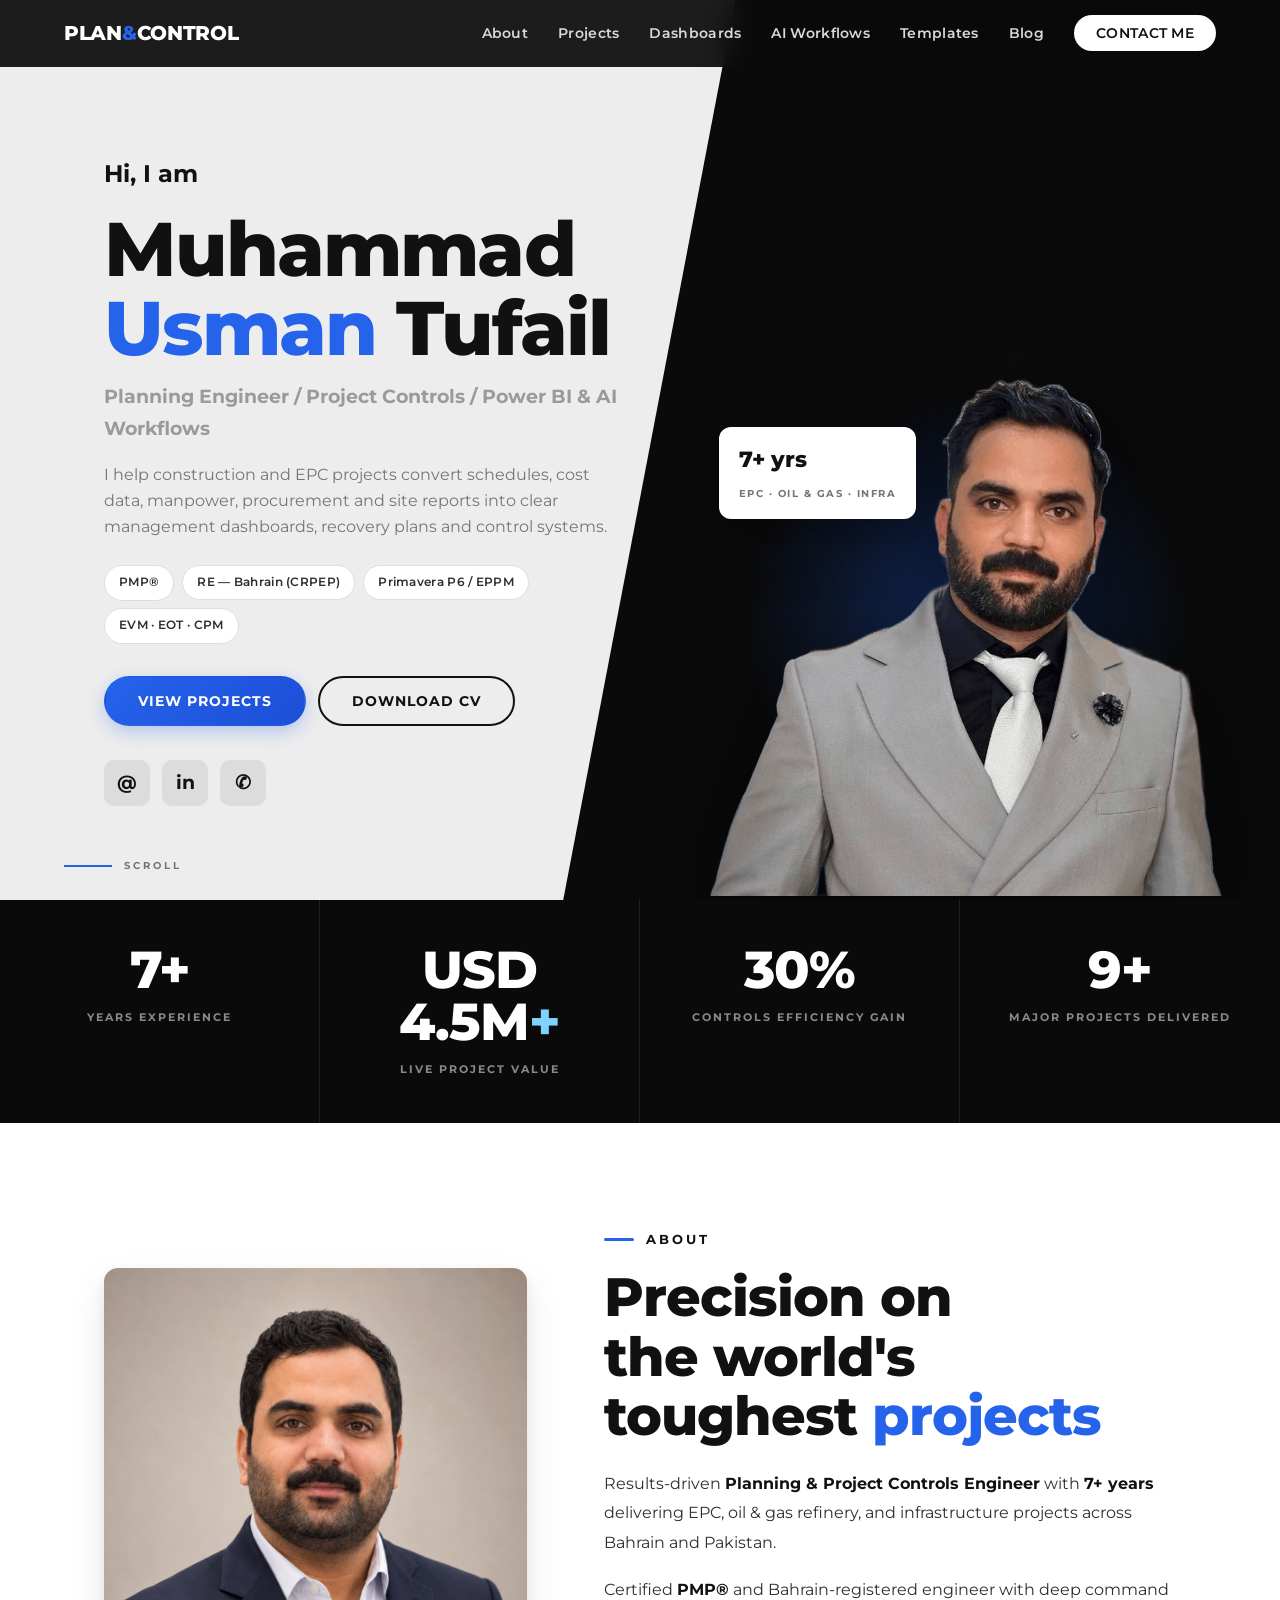
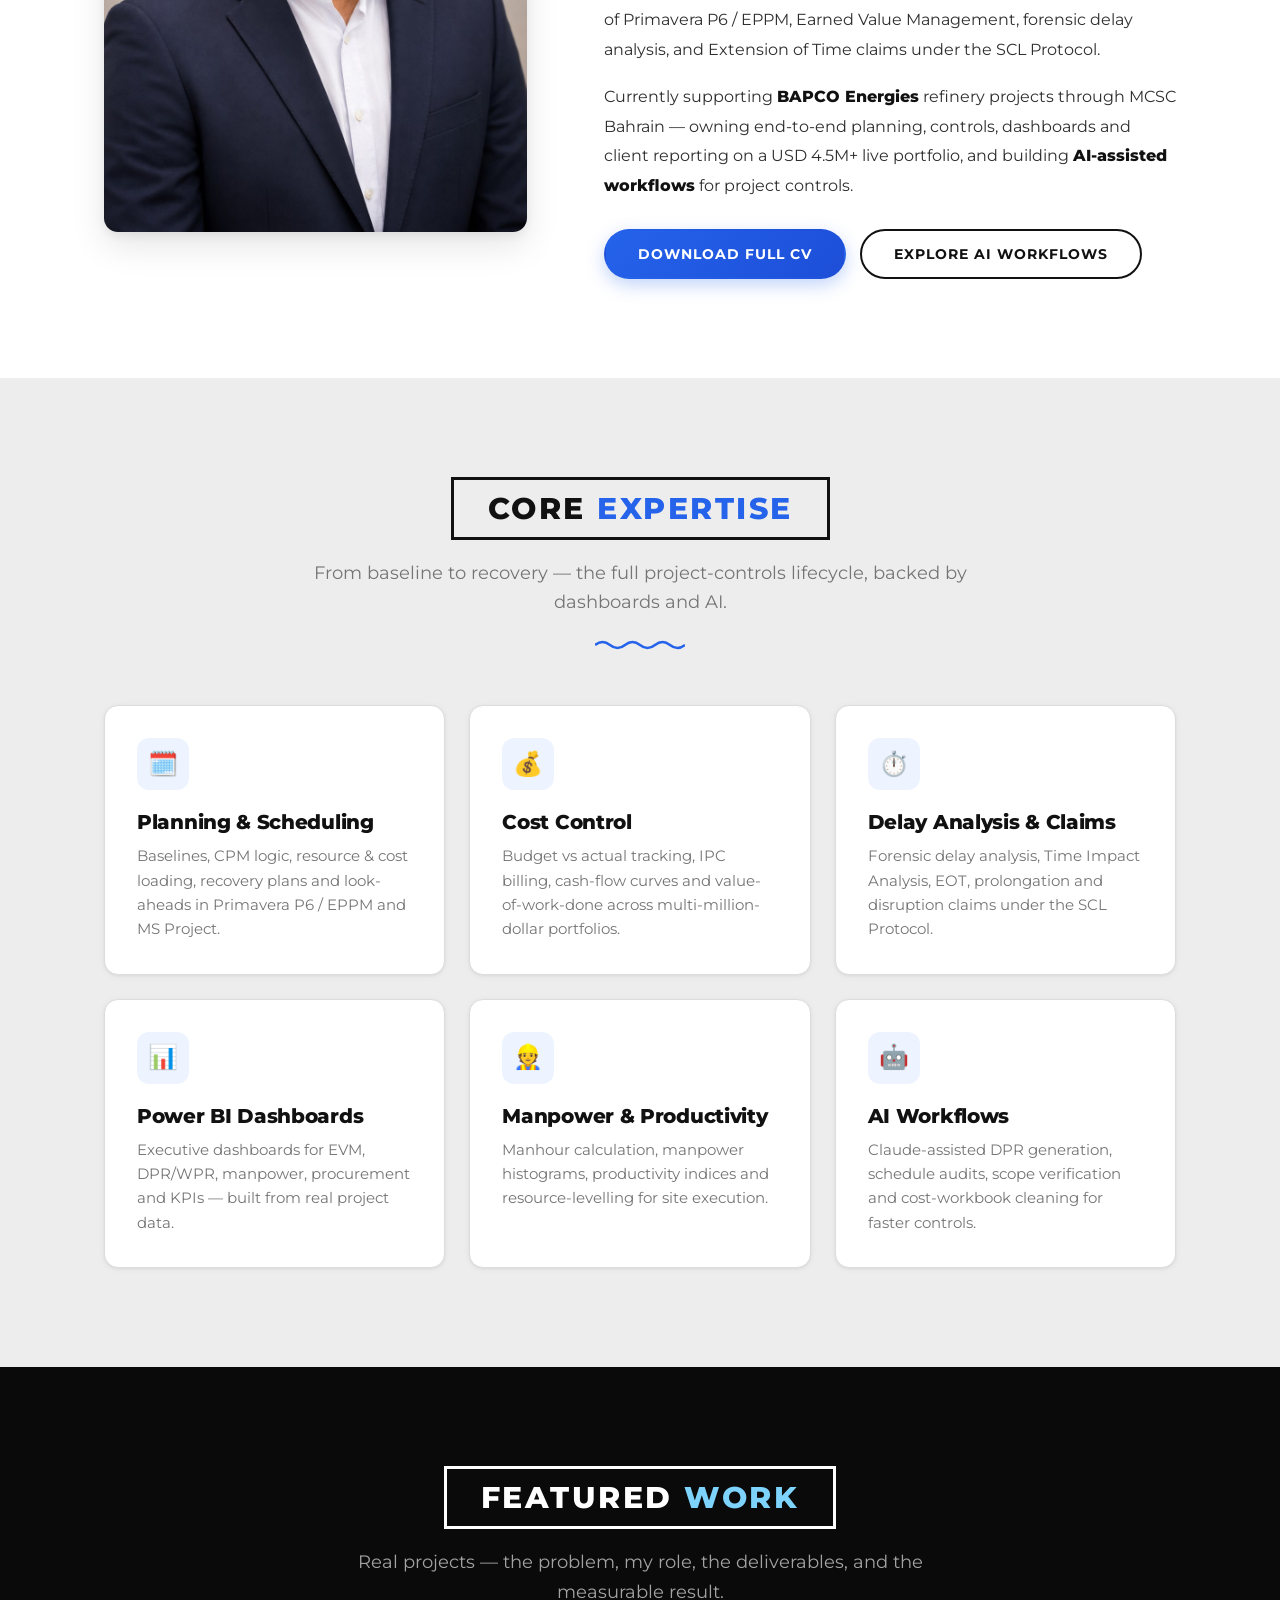
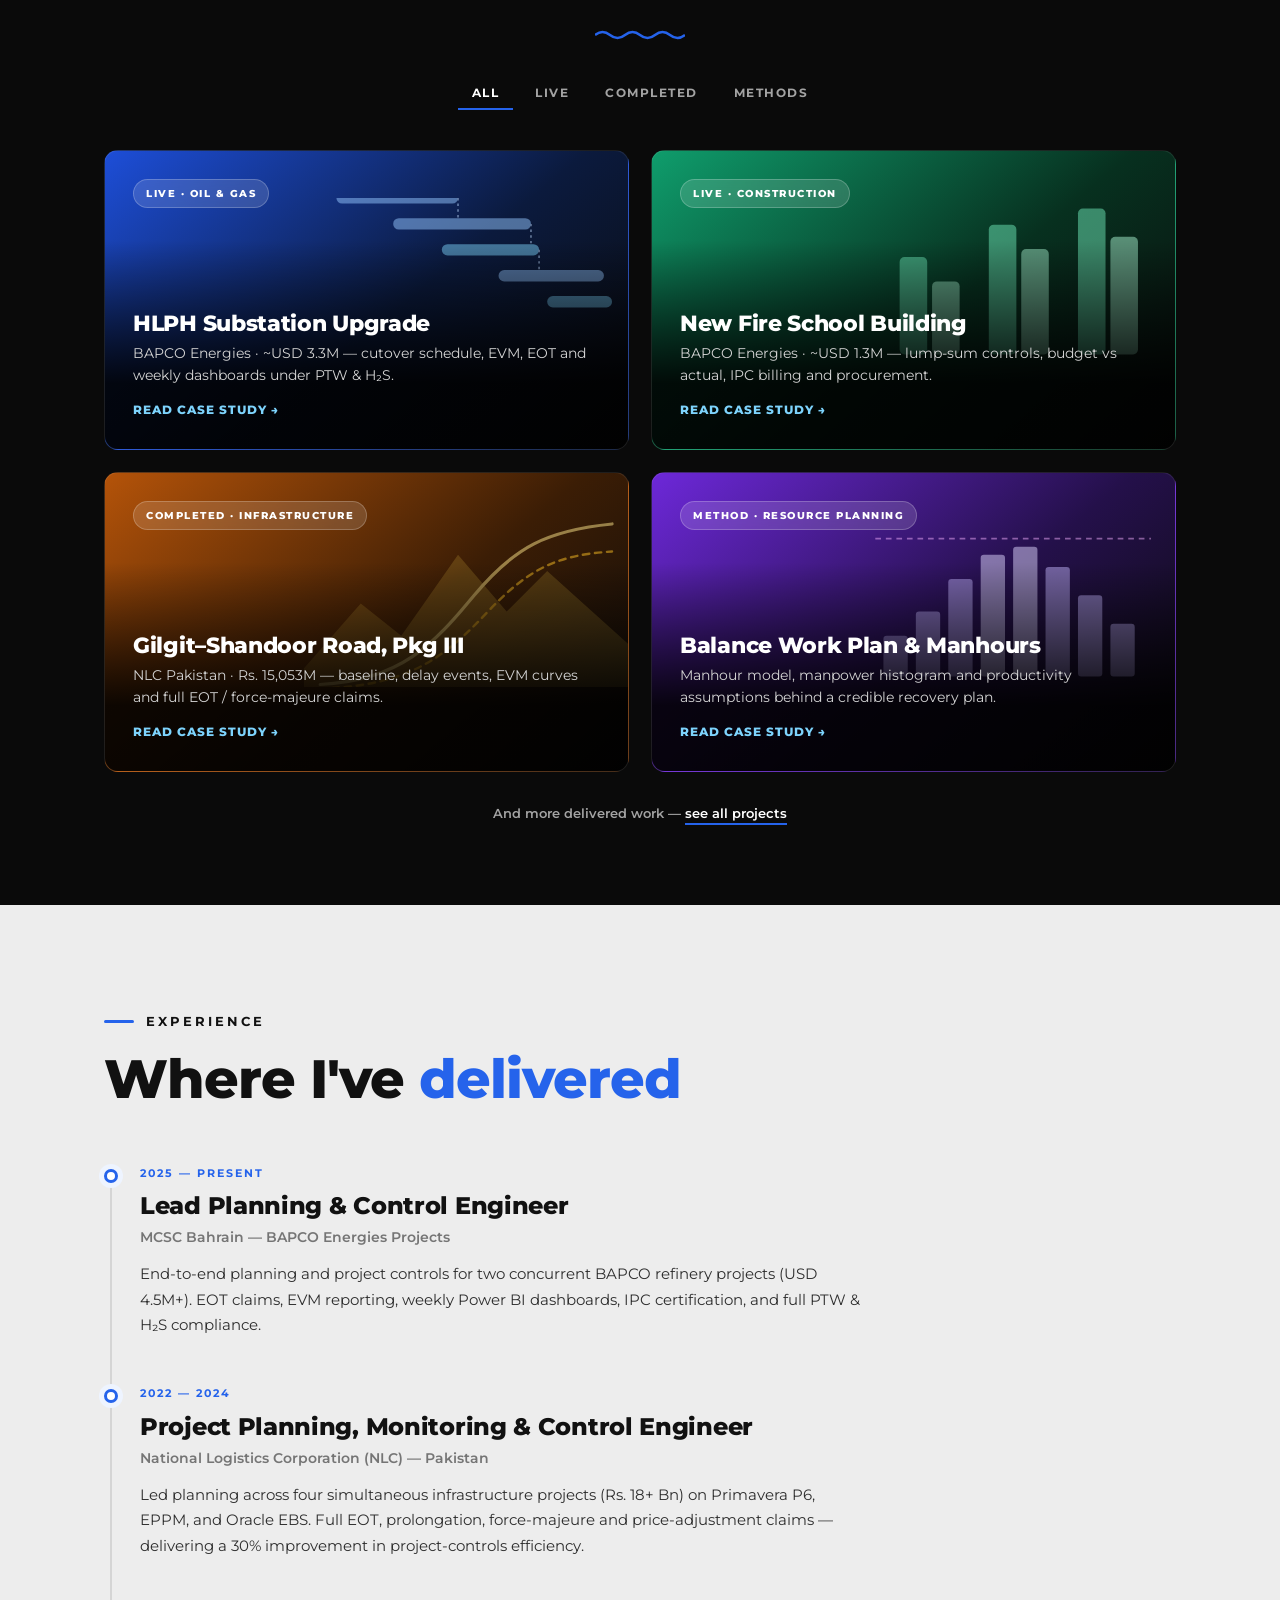
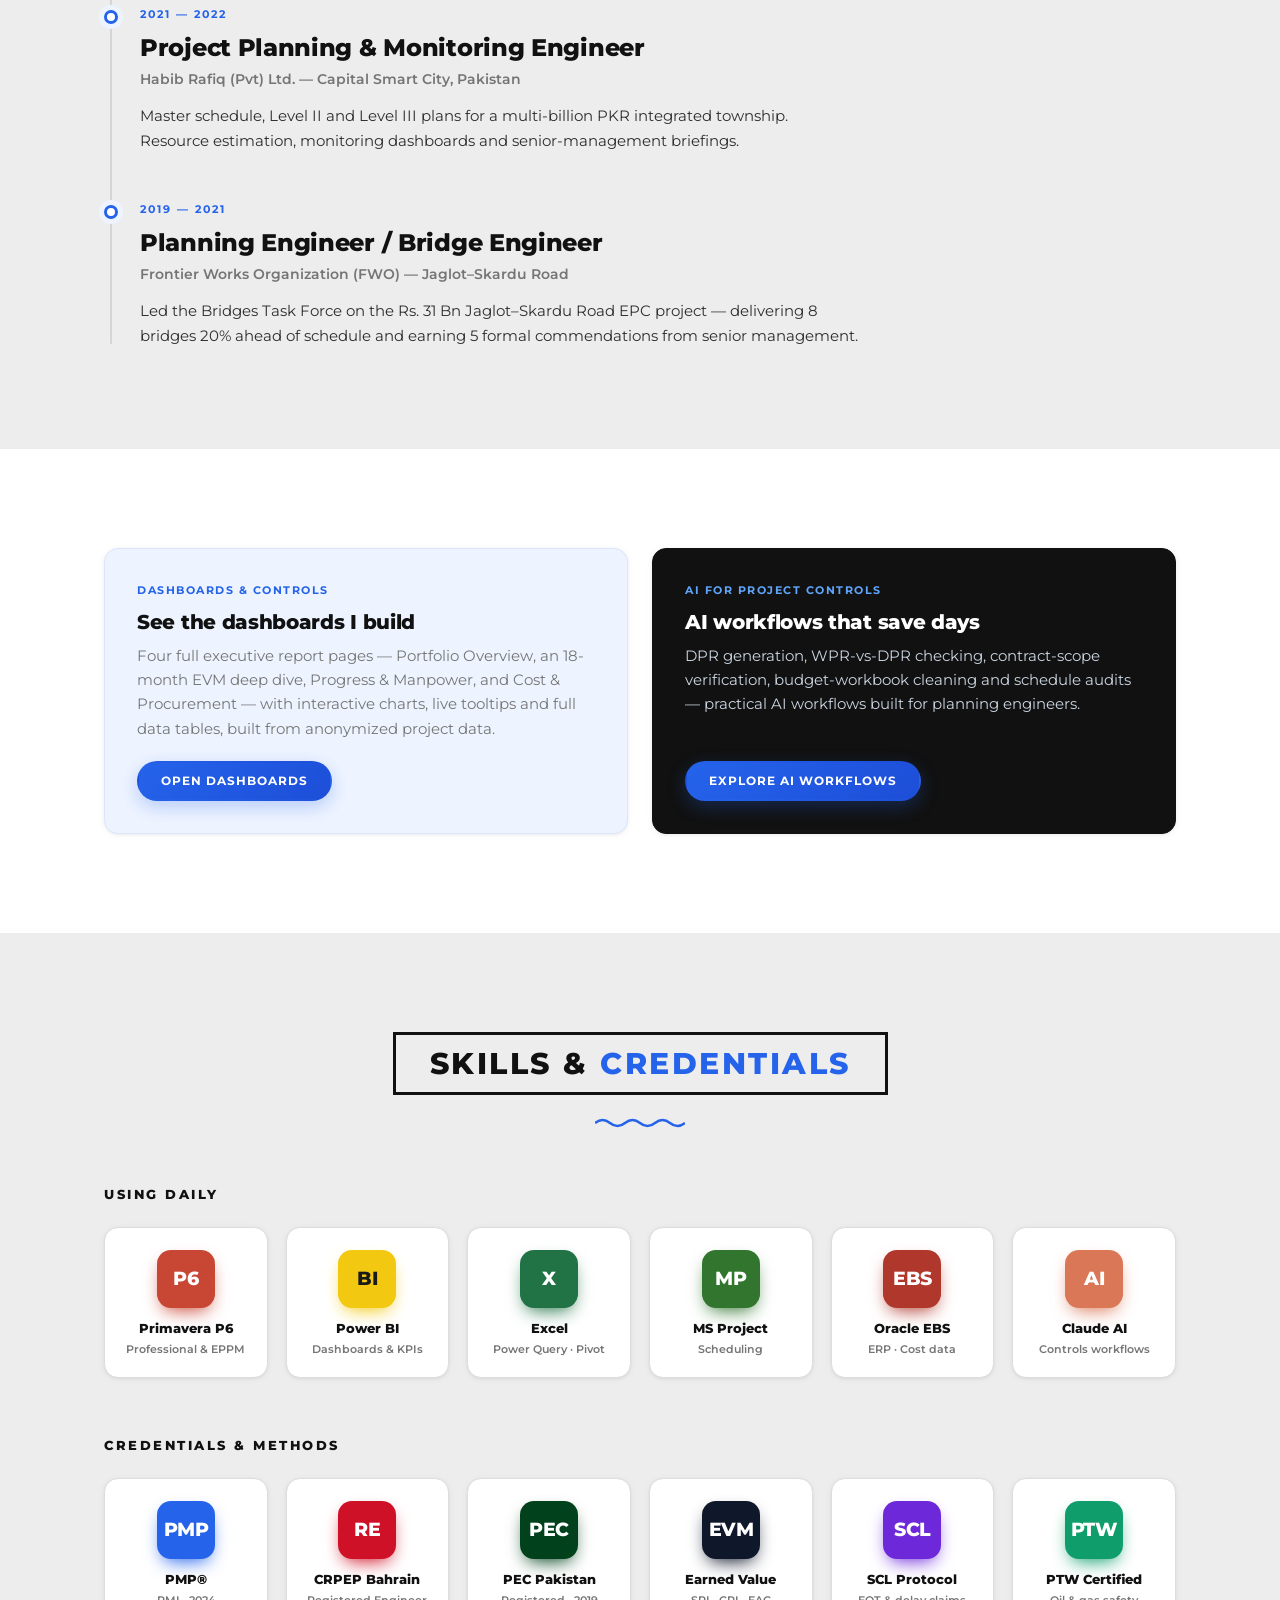
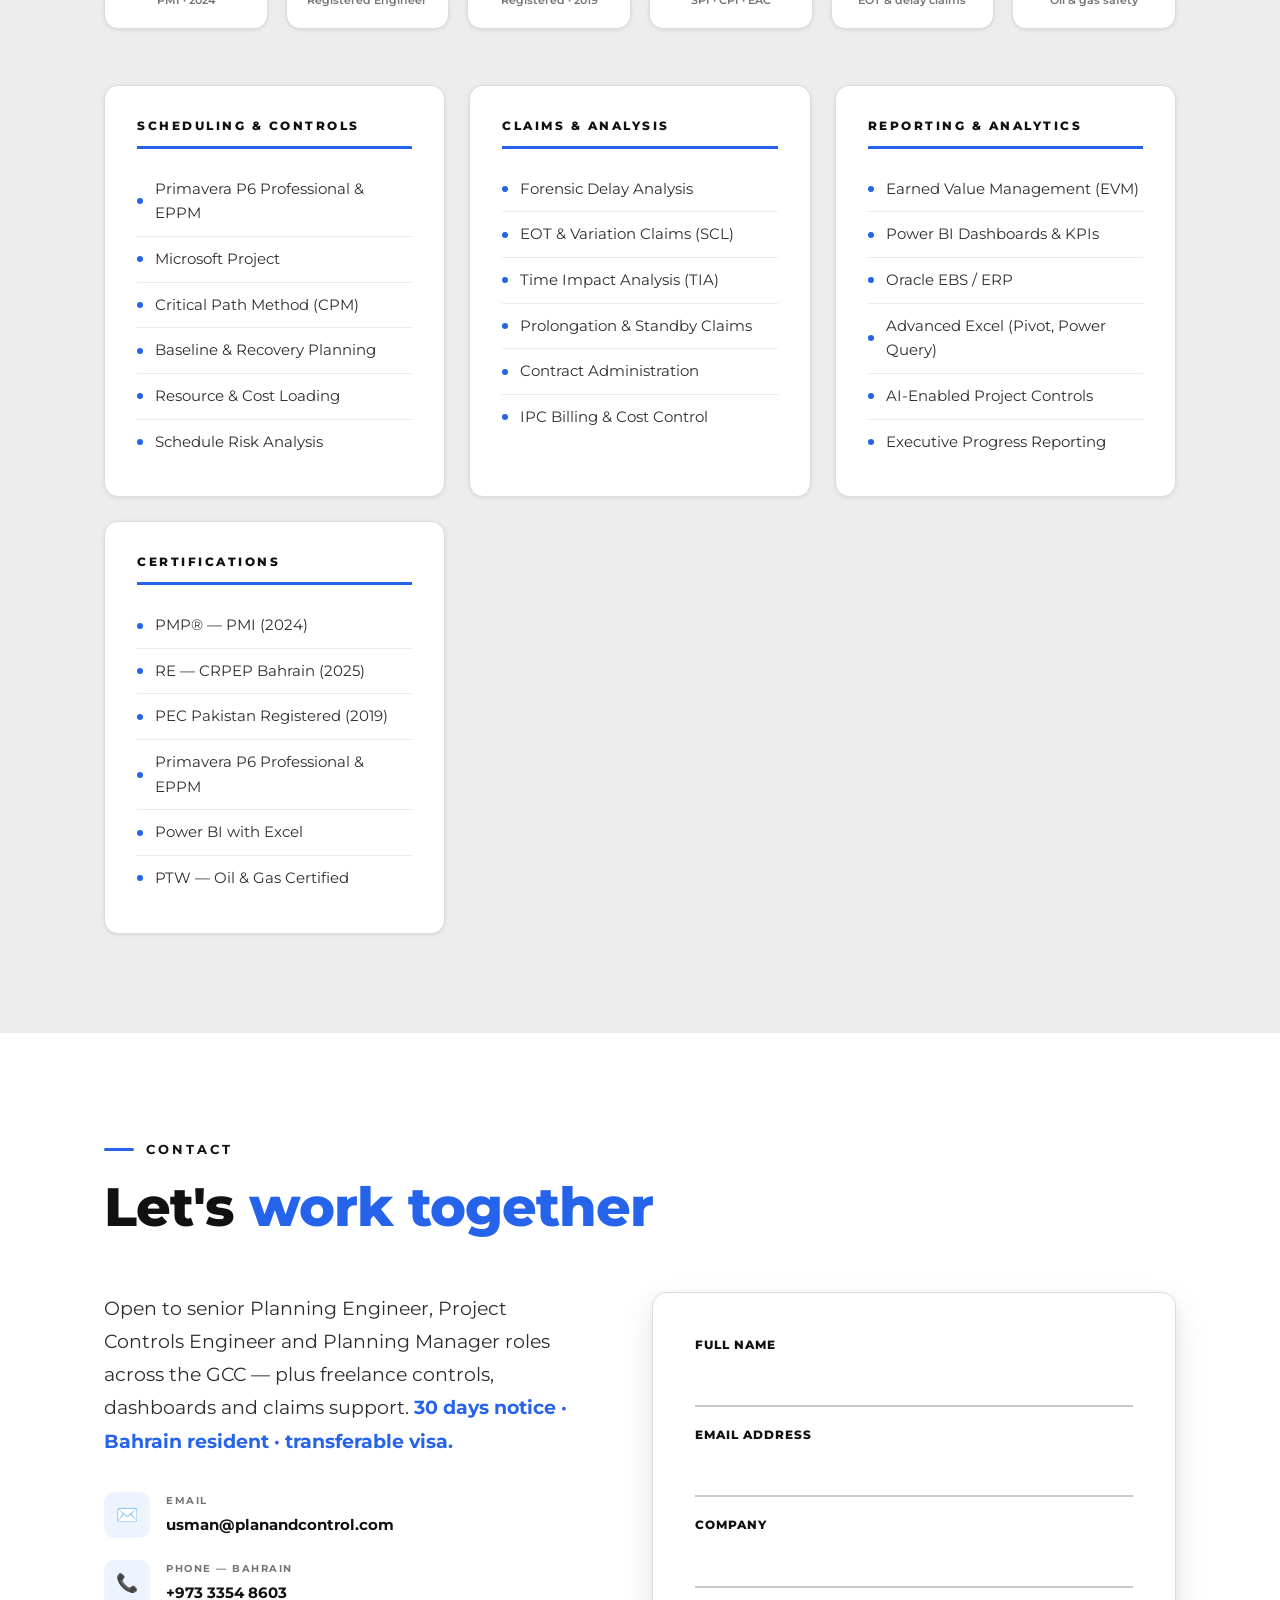
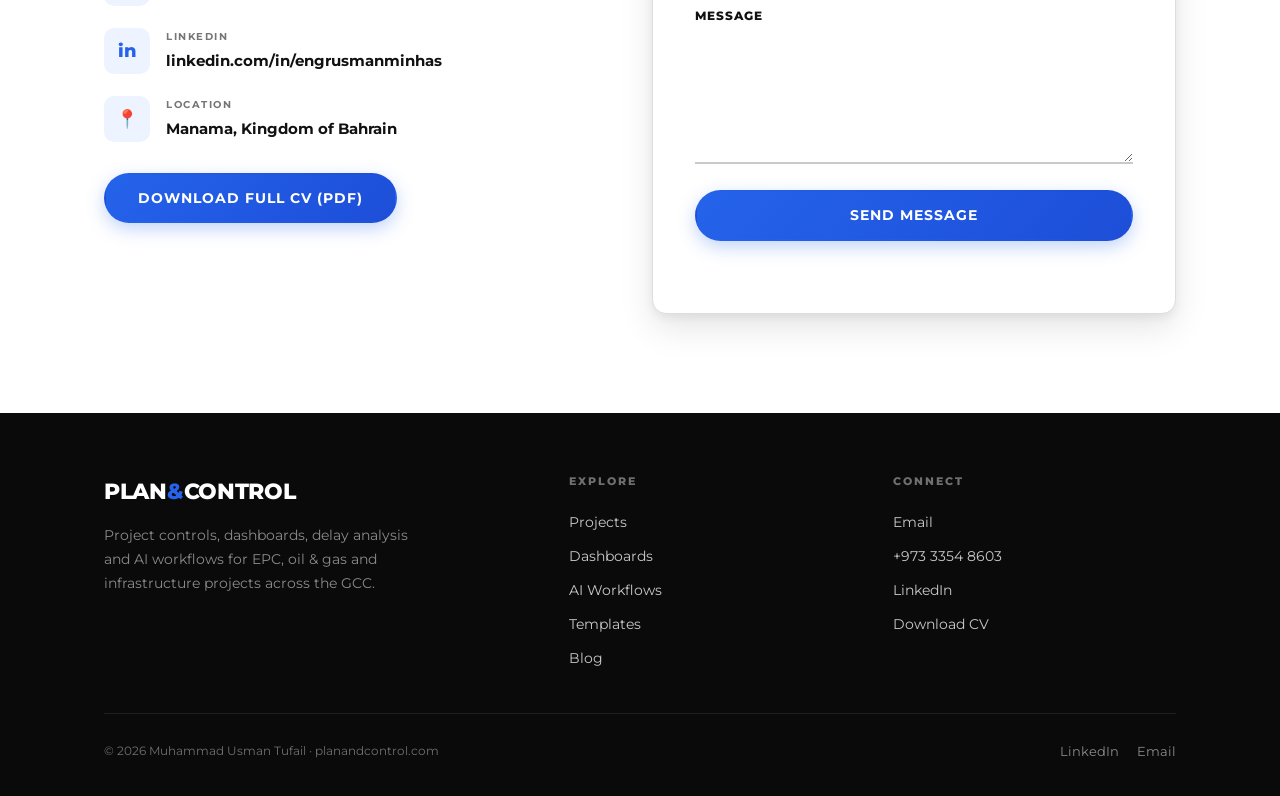
==== index.html @ 42d12bf9 "Hero photo: crop above the navel and enlarge Re-crop the background-removed portrait just above the " ====
<!DOCTYPE html>
<html lang="en">
<head>
  <meta charset="UTF-8">
  <meta name="viewport" content="width=device-width, initial-scale=1.0">
  <title>Muhammad Usman Tufail, PMP® — Planning Engineer &amp; Project Controls | Dashboards &amp; AI Workflows</title>
  <meta name="description" content="Planning Engineer &amp; Project Controls specialist. I turn schedules, cost data, manpower and site reports into clear management dashboards, recovery plans, delay analysis and AI-assisted workflows for EPC, oil &amp; gas and infrastructure projects across the GCC.">
  <meta name="keywords" content="Planning Engineer Bahrain, Project Controls, Primavera P6, EVM, EOT Claims, Power BI Dashboards, Delay Analysis, Construction AI Workflows, BAPCO, GCC Planning Engineer, PMP">
  <meta name="author" content="Muhammad Usman Tufail">
  <meta name="theme-color" content="#0a0a0a">
  <link rel="canonical" href="https://planandcontrol.com/">

  <meta property="og:title" content="Muhammad Usman Tufail, PMP® — Planning Engineer &amp; Project Controls">
  <meta property="og:description" content="Project controls, dashboards, delay analysis and AI workflows for EPC, oil &amp; gas and infrastructure projects across the GCC.">
  <meta property="og:image" content="https://planandcontrol.com/profile.jpg">
  <meta property="og:url" content="https://planandcontrol.com/">
  <meta property="og:type" content="profile">
  <meta name="twitter:card" content="summary_large_image">
  <meta name="twitter:title" content="Muhammad Usman Tufail, PMP® — Planning Engineer &amp; Project Controls">
  <meta name="twitter:description" content="Dashboards, delay analysis, recovery plans &amp; AI workflows for EPC and oil &amp; gas projects.">
  <meta name="twitter:image" content="https://planandcontrol.com/profile.jpg">

  <script type="application/ld+json">
  {
    "@context": "https://schema.org",
    "@type": "Person",
    "name": "Muhammad Usman Tufail",
    "url": "https://planandcontrol.com/",
    "image": "https://planandcontrol.com/profile.jpg",
    "jobTitle": "Planning Engineer / Project Controls Engineer",
    "email": "mailto:usman@planandcontrol.com",
    "telephone": "+973-3354-8603",
    "address": { "@type": "PostalAddress", "addressLocality": "Manama", "addressCountry": "BH" },
    "sameAs": ["https://linkedin.com/in/engrusmanminhas"],
    "worksFor": { "@type": "Organization", "name": "MCSC Bahrain" },
    "hasCredential": ["PMP® — PMI", "CRPEP Registered Engineer — Bahrain", "PEC Registered — Pakistan"],
    "knowsAbout": ["Primavera P6", "Earned Value Management", "Forensic Delay Analysis", "Extension of Time Claims", "Project Controls", "Power BI", "EPC Project Planning", "AI Workflows for Construction"]
  }
  </script>

  <link rel="icon" type="image/x-icon" href="favicon.ico">
  <link rel="icon" type="image/svg+xml" href="favicon.svg">
  <link rel="icon" type="image/png" sizes="32x32" href="favicon-32.png">
  <link rel="icon" type="image/png" sizes="192x192" href="favicon-192.png">
  <link rel="apple-touch-icon" sizes="180x180" href="favicon-192.png">

  <link rel="preconnect" href="https://fonts.googleapis.com">
  <link rel="preconnect" href="https://fonts.gstatic.com" crossorigin>
  <link href="https://fonts.googleapis.com/css2?family=Montserrat:wght@400;600;700;800&family=JetBrains+Mono:wght@400;500&display=swap" rel="stylesheet">
  <script src="ga.js"></script>
  <link rel="stylesheet" href="style.css?v=mono7">
</head>
<body>

  <a href="#main" class="skip-link">Skip to content</a>
  <div class="progress" id="progress"></div>
  <button class="to-top" id="toTop" aria-label="Back to top">↑</button>

  <!-- MOBILE MENU -->
  <div class="mobile-menu" id="mobileMenu">
    <button class="mobile-close" id="mClose" aria-label="Close menu">✕</button>
    <a href="#about">About</a>
    <a href="projects.html">Projects</a>
    <a href="dashboards.html">Dashboards</a>
    <a href="ai-workflows.html">AI Workflows</a>
    <a href="resources.html">Templates</a>
    <a href="blog.html">Blog</a>
    <a href="#contact">Contact</a>
  </div>

  <!-- NAV -->
  <nav id="navbar">
    <div class="nav-container">
      <a href="index.html" class="nav-logo">Plan<span>&amp;</span>Control</a>
      <ul class="nav-links">
        <li><a href="#about">About</a></li>
        <li><a href="projects.html">Projects</a></li>
        <li><a href="dashboards.html">Dashboards</a></li>
        <li><a href="ai-workflows.html">AI Workflows</a></li>
        <li><a href="resources.html">Templates</a></li>
        <li><a href="blog.html">Blog</a></li>
        <li><a href="#contact" class="nav-cta">Contact me</a></li>
      </ul>
      <button class="nav-toggle" id="navToggle" aria-label="Open menu">☰</button>
    </div>
  </nav>

  <main id="main">

  <!-- HERO -->
  <header id="hero">
    <div class="container">
      <div class="hero-grid">
        <div class="hero-copy">
          <span class="hero-eyebrow">Hi, I am</span>
          <h1 class="hero-name"><span class="line"><span>Muhammad</span></span><span class="line"><span><em>Usman</em> Tufail</span></span></h1>
          <p class="hero-roles">Planning Engineer / Project Controls / Power BI &amp; AI Workflows</p>
          <p class="hero-value">I help construction and EPC projects convert schedules, cost data, manpower, procurement and site reports into clear management dashboards, recovery plans and control systems.</p>
          <div class="hero-badges">
            <span class="badge">PMP®</span>
            <span class="badge">RE — Bahrain (CRPEP)</span>
            <span class="badge">Primavera P6 / EPPM</span>
            <span class="badge">EVM · EOT · CPM</span>
          </div>
          <div class="hero-cta">
            <a href="projects.html" class="btn-primary">View Projects</a>
            <a href="Muhammad_Usman_CV.pdf" class="btn-ghost" download>Download CV</a>
          </div>
          <div class="socials">
            <a href="mailto:usman@planandcontrol.com" aria-label="Email" title="Email">@</a>
            <a href="https://linkedin.com/in/engrusmanminhas" target="_blank" rel="noopener" aria-label="LinkedIn" title="LinkedIn">in</a>
            <a href="tel:+97333548603" aria-label="Phone" title="Phone">✆</a>
          </div>
        </div>
        <div class="hero-photo">
          <picture>
            <source srcset="profile-hero.webp?v=2" type="image/webp">
            <img src="profile-hero.png?v=2" alt="Muhammad Usman Tufail, Planning &amp; Project Controls Engineer" width="979" height="1000" fetchpriority="high">
          </picture>
          <div class="hero-photo-card">
            <b>7+ yrs</b>
            <span>EPC · Oil &amp; Gas · Infra</span>
          </div>
        </div>
      </div>
    </div>
    <div class="hero-scroll"><span class="scroll-line"></span><span>Scroll</span></div>
  </header>

  <!-- STATS -->
  <section class="stats section-tight" style="padding:0;">
    <div class="stats-grid">
      <div class="stat"><span class="stat-num" data-target="7" data-suffix="+">0</span><span class="stat-label">Years Experience</span></div>
      <div class="stat"><span class="stat-num">USD 4.5M<span>+</span></span><span class="stat-label">Live Project Value</span></div>
      <div class="stat"><span class="stat-num" data-target="30" data-suffix="%">0</span><span class="stat-label">Controls Efficiency Gain</span></div>
      <div class="stat"><span class="stat-num" data-target="9" data-suffix="+">0</span><span class="stat-label">Major Projects Delivered</span></div>
    </div>
  </section>

  <!-- ABOUT -->
  <section id="about">
    <div class="container">
      <div class="about-grid">
        <div class="about-img reveal-l"><img src="profile.jpg" alt="Muhammad Usman Tufail" width="900" height="1200" loading="lazy"></div>
        <div class="about-text reveal-r">
          <span class="eyebrow">About</span>
          <h2 class="title">Precision on the world's toughest <em>projects</em></h2>
          <p style="margin-top:22px;">Results-driven <strong>Planning &amp; Project Controls Engineer</strong> with <strong>7+ years</strong> delivering EPC, oil &amp; gas refinery, and infrastructure projects across Bahrain and Pakistan.</p>
          <p>Certified <strong>PMP®</strong> and Bahrain-registered engineer with deep command of Primavera P6 / EPPM, Earned Value Management, forensic delay analysis, and Extension of Time claims under the SCL Protocol.</p>
          <p>Currently supporting <span class="g">BAPCO Energies</span> refinery projects through MCSC Bahrain — owning end-to-end planning, controls, dashboards and client reporting on a USD 4.5M+ live portfolio, and building <span class="g">AI-assisted workflows</span> for project controls.</p>
          <div style="margin-top:28px; display:flex; gap:14px; flex-wrap:wrap;">
            <a href="Muhammad_Usman_CV.pdf" class="btn-primary" download>Download Full CV</a>
            <a href="ai-workflows.html" class="btn-ghost">Explore AI Workflows</a>
          </div>
        </div>
      </div>
    </div>
  </section>

  <!-- WHAT I DO -->
  <section class="section-alt">
    <div class="container">
      <div class="section-head center">
        <span class="eyebrow center">Capabilities</span>
        <h2 class="title">Core <em>expertise</em></h2>
        <p class="subtitle">From baseline to recovery — the full project-controls lifecycle, backed by dashboards and AI.</p>
      </div>
      <div class="grid grid-3" data-stagger="0.07">
        <div class="card reveal"><div class="card-icon">🗓️</div><h3>Planning &amp; Scheduling</h3><p>Baselines, CPM logic, resource &amp; cost loading, recovery plans and look-aheads in Primavera P6 / EPPM and MS Project.</p></div>
        <div class="card reveal"><div class="card-icon">💰</div><h3>Cost Control</h3><p>Budget vs actual tracking, IPC billing, cash-flow curves and value-of-work-done across multi-million-dollar portfolios.</p></div>
        <div class="card reveal"><div class="card-icon">⏱️</div><h3>Delay Analysis &amp; Claims</h3><p>Forensic delay analysis, Time Impact Analysis, EOT, prolongation and disruption claims under the SCL Protocol.</p></div>
        <div class="card reveal"><div class="card-icon">📊</div><h3>Power BI Dashboards</h3><p>Executive dashboards for EVM, DPR/WPR, manpower, procurement and KPIs — built from real project data.</p></div>
        <div class="card reveal"><div class="card-icon">👷</div><h3>Manpower &amp; Productivity</h3><p>Manhour calculation, manpower histograms, productivity indices and resource-levelling for site execution.</p></div>
        <div class="card reveal"><div class="card-icon">🤖</div><h3>AI Workflows</h3><p>Claude-assisted DPR generation, schedule audits, scope verification and cost-workbook cleaning for faster controls.</p></div>
      </div>
    </div>
  </section>

  <!-- FEATURED PROJECTS (dark portfolio band) -->
  <section id="projects" class="portfolio-band">
    <div class="container">
      <div class="section-head center">
        <h2 class="title">Featured <em>work</em></h2>
        <p class="subtitle">Real projects — the problem, my role, the deliverables, and the measurable result.</p>
      </div>
      <div class="filter-row" role="group" aria-label="Filter projects">
        <button class="filter-btn active" data-filter="all">All</button>
        <button class="filter-btn" data-filter="live">Live</button>
        <button class="filter-btn" data-filter="completed">Completed</button>
        <button class="filter-btn" data-filter="method">Methods</button>
      </div>
      <div class="p-grid" data-stagger="0.08">
        <a href="case-hlph.html" class="p-tile reveal" data-cat="live" style="--tile-bg: linear-gradient(140deg, #1d4ed8 0%, #0b1a3d 55%, #0a0a0a 100%);">
          <svg class="p-art" viewBox="0 0 400 300" preserveAspectRatio="xMidYMid slice" aria-hidden="true">
            <g fill="#93c5fd"><rect x="40" y="40" width="150" height="14" rx="7"/><rect x="110" y="72" width="170" height="14" rx="7"/><rect x="170" y="104" width="120" height="14" rx="7" fill="#7dd3fc"/><rect x="240" y="136" width="130" height="14" rx="7"/><rect x="300" y="168" width="80" height="14" rx="7" fill="#7dd3fc"/></g>
            <path d="M190 47 V72 M280 79 V104 M290 111 V136" stroke="#bfdbfe" stroke-width="2" fill="none" stroke-dasharray="3 4"/>
          </svg>
          <span class="p-tag">Live · Oil &amp; Gas</span>
          <h3>HLPH Substation Upgrade</h3>
          <p>BAPCO Energies · ~USD 3.3M — cutover schedule, EVM, EOT and weekly dashboards under PTW &amp; H₂S.</p>
          <span class="p-go">Read case study →</span>
        </a>
        <a href="case-fireschool.html" class="p-tile reveal" data-cat="live" style="--tile-bg: linear-gradient(140deg, #0f9d6c 0%, #07301f 55%, #0a0a0a 100%);">
          <svg class="p-art" viewBox="0 0 400 300" preserveAspectRatio="xMidYMid slice" aria-hidden="true">
            <g fill="#6ee7b7"><rect x="60" y="120" width="34" height="120" rx="6"/><rect x="100" y="150" width="34" height="90" rx="6" fill="#a7f3d0"/><rect x="170" y="80" width="34" height="160" rx="6"/><rect x="210" y="110" width="34" height="130" rx="6" fill="#a7f3d0"/><rect x="280" y="60" width="34" height="180" rx="6"/><rect x="320" y="95" width="34" height="145" rx="6" fill="#a7f3d0"/></g>
          </svg>
          <span class="p-tag">Live · Construction</span>
          <h3>New Fire School Building</h3>
          <p>BAPCO Energies · ~USD 1.3M — lump-sum controls, budget vs actual, IPC billing and procurement.</p>
          <span class="p-go">Read case study →</span>
        </a>
        <a href="case-gilgit.html" class="p-tile reveal" data-cat="completed" style="--tile-bg: linear-gradient(140deg, #b45309 0%, #3b1d05 55%, #0a0a0a 100%);">
          <svg class="p-art" viewBox="0 0 400 300" preserveAspectRatio="xMidYMid slice" aria-hidden="true">
            <path d="M0 230 L70 150 L120 190 L190 90 L250 160 L300 110 L400 200 V300 H0Z" fill="#fcd34d" opacity=".35"/>
            <path d="M20 250 C120 245 160 200 210 140 S300 60 380 52" stroke="#fde68a" stroke-width="4" fill="none" stroke-linecap="round"/>
            <path d="M20 255 C130 252 175 215 225 162 S310 90 380 86" stroke="#fbbf24" stroke-width="3" fill="none" stroke-dasharray="8 7" stroke-linecap="round"/>
          </svg>
          <span class="p-tag">Completed · Infrastructure</span>
          <h3>Gilgit–Shandoor Road, Pkg III</h3>
          <p>NLC Pakistan · Rs. 15,053M — baseline, delay events, EVM curves and full EOT / force-majeure claims.</p>
          <span class="p-go">Read case study →</span>
        </a>
        <a href="case-balancework.html" class="p-tile reveal" data-cat="method" style="--tile-bg: linear-gradient(140deg, #6d28d9 0%, #24104a 55%, #0a0a0a 100%);">
          <svg class="p-art" viewBox="0 0 400 300" preserveAspectRatio="xMidYMid slice" aria-hidden="true">
            <g fill="#c4b5fd"><rect x="40" y="190" width="30" height="50" rx="4"/><rect x="80" y="160" width="30" height="80" rx="4"/><rect x="120" y="120" width="30" height="120" rx="4"/><rect x="160" y="90" width="30" height="150" rx="4" fill="#ddd6fe"/><rect x="200" y="80" width="30" height="160" rx="4" fill="#ddd6fe"/><rect x="240" y="105" width="30" height="135" rx="4"/><rect x="280" y="140" width="30" height="100" rx="4"/><rect x="320" y="175" width="30" height="65" rx="4"/></g>
            <path d="M30 70 H370" stroke="#f0abfc" stroke-width="2" stroke-dasharray="7 6"/>
          </svg>
          <span class="p-tag">Method · Resource Planning</span>
          <h3>Balance Work Plan &amp; Manhours</h3>
          <p>Manhour model, manpower histogram and productivity assumptions behind a credible recovery plan.</p>
          <span class="p-go">Read case study →</span>
        </a>
      </div>
      <p class="p-more">And more delivered work — <a href="projects.html">see all projects</a></p>
    </div>
  </section>

  <!-- EXPERIENCE -->
  <section class="section-alt">
    <div class="container">
      <div class="section-head">
        <span class="eyebrow">Experience</span>
        <h2 class="title">Where I've <em>delivered</em></h2>
      </div>
      <div class="timeline">
        <div class="t-item reveal">
          <span class="t-date">2025 — Present</span>
          <h3 class="t-role">Lead Planning &amp; Control Engineer</h3>
          <span class="t-co">MCSC Bahrain — BAPCO Energies Projects</span>
          <p class="t-desc">End-to-end planning and project controls for two concurrent BAPCO refinery projects (USD 4.5M+). EOT claims, EVM reporting, weekly Power BI dashboards, IPC certification, and full PTW &amp; H₂S compliance.</p>
        </div>
        <div class="t-item reveal">
          <span class="t-date">2022 — 2024</span>
          <h3 class="t-role">Project Planning, Monitoring &amp; Control Engineer</h3>
          <span class="t-co">National Logistics Corporation (NLC) — Pakistan</span>
          <p class="t-desc">Led planning across four simultaneous infrastructure projects (Rs. 18+ Bn) on Primavera P6, EPPM, and Oracle EBS. Full EOT, prolongation, force-majeure and price-adjustment claims — delivering a 30% improvement in project-controls efficiency.</p>
        </div>
        <div class="t-item reveal">
          <span class="t-date">2021 — 2022</span>
          <h3 class="t-role">Project Planning &amp; Monitoring Engineer</h3>
          <span class="t-co">Habib Rafiq (Pvt) Ltd. — Capital Smart City, Pakistan</span>
          <p class="t-desc">Master schedule, Level II and Level III plans for a multi-billion PKR integrated township. Resource estimation, monitoring dashboards and senior-management briefings.</p>
        </div>
        <div class="t-item reveal">
          <span class="t-date">2019 — 2021</span>
          <h3 class="t-role">Planning Engineer / Bridge Engineer</h3>
          <span class="t-co">Frontier Works Organization (FWO) — Jaglot–Skardu Road</span>
          <p class="t-desc">Led the Bridges Task Force on the Rs. 31 Bn Jaglot–Skardu Road EPC project — delivering 8 bridges 20% ahead of schedule and earning 5 formal commendations from senior management.</p>
        </div>
      </div>
    </div>
  </section>

  <!-- DASHBOARDS + AI TEASER -->
  <section>
    <div class="container">
      <div class="grid grid-2">
        <div class="card reveal" style="background:var(--accent-soft); border-color:#dbe6fe;">
          <span class="meta">Dashboards &amp; Controls</span>
          <h3>See the dashboards I build</h3>
          <p>Four full executive report pages — Portfolio Overview, an 18-month EVM deep dive, Progress &amp; Manpower, and Cost &amp; Procurement — with interactive charts, live tooltips and full data tables, built from anonymized project data.</p>
          <div style="margin-top:20px;"><a href="dashboards.html" class="btn-primary btn-sm">Open Dashboards</a></div>
        </div>
        <div class="card reveal" style="background:var(--ink); border-color:var(--ink);">
          <span class="meta" style="color:#60a5fa;">AI for Project Controls</span>
          <h3 style="color:#fff;">AI workflows that save days</h3>
          <p style="color:#cbd5e1;">DPR generation, WPR-vs-DPR checking, contract-scope verification, budget-workbook cleaning and schedule audits — practical AI workflows built for planning engineers.</p>
          <div style="margin-top:20px;"><a href="ai-workflows.html" class="btn-primary btn-sm">Explore AI Workflows</a></div>
        </div>
      </div>
    </div>
  </section>

  <!-- SKILLS -->
  <section class="section-alt">
    <div class="container">
      <div class="section-head center">
        <span class="eyebrow center">Expertise</span>
        <h2 class="title">Skills &amp; <em>credentials</em></h2>
      </div>

      <div class="tools-block">
        <h3>Using daily</h3>
        <div class="tool-grid" data-stagger="0.05">
          <div class="tool reveal"><div class="tool-logo" style="--c:#c74634">P6</div><b>Primavera P6</b><span>Professional &amp; EPPM</span></div>
          <div class="tool reveal"><div class="tool-logo dark-text" style="--c:#f2c811">BI</div><b>Power BI</b><span>Dashboards &amp; KPIs</span></div>
          <div class="tool reveal"><div class="tool-logo" style="--c:#217346">X</div><b>Excel</b><span>Power Query · Pivot</span></div>
          <div class="tool reveal"><div class="tool-logo" style="--c:#31752f">MP</div><b>MS Project</b><span>Scheduling</span></div>
          <div class="tool reveal"><div class="tool-logo" style="--c:#b0372b">EBS</div><b>Oracle EBS</b><span>ERP · Cost data</span></div>
          <div class="tool reveal"><div class="tool-logo" style="--c:#d97757">AI</div><b>Claude AI</b><span>Controls workflows</span></div>
        </div>
      </div>

      <div class="tools-block">
        <h3>Credentials &amp; methods</h3>
        <div class="tool-grid" data-stagger="0.05">
          <div class="tool reveal"><div class="tool-logo" style="--c:#2563eb">PMP</div><b>PMP®</b><span>PMI · 2024</span></div>
          <div class="tool reveal"><div class="tool-logo" style="--c:#ce1126">RE</div><b>CRPEP Bahrain</b><span>Registered Engineer</span></div>
          <div class="tool reveal"><div class="tool-logo" style="--c:#01411c">PEC</div><b>PEC Pakistan</b><span>Registered · 2019</span></div>
          <div class="tool reveal"><div class="tool-logo" style="--c:#0f172a">EVM</div><b>Earned Value</b><span>SPI · CPI · EAC</span></div>
          <div class="tool reveal"><div class="tool-logo" style="--c:#6d28d9">SCL</div><b>SCL Protocol</b><span>EOT &amp; delay claims</span></div>
          <div class="tool reveal"><div class="tool-logo" style="--c:#0f9d6c">PTW</div><b>PTW Certified</b><span>Oil &amp; gas safety</span></div>
        </div>
      </div>

      <div class="grid grid-auto" data-stagger="0.07">
        <div class="skill-group card reveal">
          <h3>Scheduling &amp; Controls</h3>
          <ul>
            <li>Primavera P6 Professional &amp; EPPM</li>
            <li>Microsoft Project</li>
            <li>Critical Path Method (CPM)</li>
            <li>Baseline &amp; Recovery Planning</li>
            <li>Resource &amp; Cost Loading</li>
            <li>Schedule Risk Analysis</li>
          </ul>
        </div>
        <div class="skill-group card reveal">
          <h3>Claims &amp; Analysis</h3>
          <ul>
            <li>Forensic Delay Analysis</li>
            <li>EOT &amp; Variation Claims (SCL)</li>
            <li>Time Impact Analysis (TIA)</li>
            <li>Prolongation &amp; Standby Claims</li>
            <li>Contract Administration</li>
            <li>IPC Billing &amp; Cost Control</li>
          </ul>
        </div>
        <div class="skill-group card reveal">
          <h3>Reporting &amp; Analytics</h3>
          <ul>
            <li>Earned Value Management (EVM)</li>
            <li>Power BI Dashboards &amp; KPIs</li>
            <li>Oracle EBS / ERP</li>
            <li>Advanced Excel (Pivot, Power Query)</li>
            <li>AI-Enabled Project Controls</li>
            <li>Executive Progress Reporting</li>
          </ul>
        </div>
        <div class="skill-group card reveal">
          <h3>Certifications</h3>
          <ul>
            <li>PMP® — PMI (2024)</li>
            <li>RE — CRPEP Bahrain (2025)</li>
            <li>PEC Pakistan Registered (2019)</li>
            <li>Primavera P6 Professional &amp; EPPM</li>
            <li>Power BI with Excel</li>
            <li>PTW — Oil &amp; Gas Certified</li>
          </ul>
        </div>
      </div>
    </div>
  </section>

  <!-- CONTACT -->
  <section id="contact">
    <div class="container">
      <div class="section-head">
        <span class="eyebrow">Contact</span>
        <h2 class="title">Let's <em>work together</em></h2>
      </div>
      <div class="contact-grid">
        <div class="reveal-l">
          <p class="lead" style="margin-bottom:34px;">Open to senior Planning Engineer, Project Controls Engineer and Planning Manager roles across the GCC — plus freelance controls, dashboards and claims support. <strong style="color:var(--accent)">30 days notice · Bahrain resident · transferable visa.</strong></p>
          <div class="c-row"><div class="c-icon">✉️</div><div><span class="c-sub">Email</span><a href="mailto:usman@planandcontrol.com" class="c-val">usman@planandcontrol.com</a></div></div>
          <div class="c-row"><div class="c-icon">📞</div><div><span class="c-sub">Phone — Bahrain</span><a href="tel:+97333548603" class="c-val">+973 3354 8603</a></div></div>
          <div class="c-row"><div class="c-icon">in</div><div><span class="c-sub">LinkedIn</span><a href="https://linkedin.com/in/engrusmanminhas" target="_blank" rel="noopener" class="c-val">linkedin.com/in/engrusmanminhas</a></div></div>
          <div class="c-row"><div class="c-icon">📍</div><div><span class="c-sub">Location</span><span class="c-val">Manama, Kingdom of Bahrain</span></div></div>
          <div style="margin-top:30px;"><a href="Muhammad_Usman_CV.pdf" class="btn-primary" download>Download Full CV (PDF)</a></div>
        </div>
        <div class="reveal-r">
          <form class="form-card" data-ajax action="https://formspree.io/f/mqejrgpv" method="POST">
            <div class="fg"><label for="cf-name">Full Name</label><input id="cf-name" type="text" name="name" required></div>
            <div class="fg"><label for="cf-email">Email Address</label><input id="cf-email" type="email" name="email" required></div>
            <div class="fg"><label for="cf-company">Company</label><input id="cf-company" type="text" name="company"></div>
            <div class="fg"><label for="cf-msg">Message</label><textarea id="cf-msg" name="message" required></textarea></div>
            <button type="submit" class="btn-primary btn-block">Send Message</button>
            <p class="form-note"></p>
          </form>
        </div>
      </div>
    </div>
  </section>

  </main>

  <!-- FOOTER -->
  <footer>
    <div class="container">
      <div class="footer-top">
        <div class="footer-brand">
          <a href="index.html" class="nav-logo">Plan<span>&amp;</span>Control</a>
          <p>Project controls, dashboards, delay analysis and AI workflows for EPC, oil &amp; gas and infrastructure projects across the GCC.</p>
        </div>
        <div class="footer-col">
          <h4>Explore</h4>
          <a href="projects.html">Projects</a>
          <a href="dashboards.html">Dashboards</a>
          <a href="ai-workflows.html">AI Workflows</a>
          <a href="resources.html">Templates</a>
          <a href="blog.html">Blog</a>
        </div>
        <div class="footer-col">
          <h4>Connect</h4>
          <a href="mailto:usman@planandcontrol.com">Email</a>
          <a href="tel:+97333548603">+973 3354 8603</a>
          <a href="https://linkedin.com/in/engrusmanminhas" target="_blank" rel="noopener">LinkedIn</a>
          <a href="Muhammad_Usman_CV.pdf" download>Download CV</a>
        </div>
      </div>
      <div class="footer-bottom">
        <p>© <span id="year"></span> Muhammad Usman Tufail · planandcontrol.com</p>
        <div class="f-social">
          <a href="https://linkedin.com/in/engrusmanminhas" target="_blank" rel="noopener">LinkedIn</a>
          <a href="mailto:usman@planandcontrol.com">Email</a>
        </div>
      </div>
    </div>
  </footer>

  <script src="script.js?v=mono7"></script>
</body>
</html>
---- style.css ----
/* ============================================================
   PLAN & CONTROL — Muhammad Usman Tufail
   Shared design system · Monochrome (Tomasz Gajda reference)
   Black · White · Grey — diagonal split hero — Montserrat
   One stylesheet for every page.
   ============================================================ */

*, *::before, *::after { margin: 0; padding: 0; box-sizing: border-box; }

:root {
  /* surfaces */
  --bg:         #ffffff;
  --bg-alt:     #ededed;   /* reference light-grey panel */
  --bg-soft:    #f5f5f5;
  --card:       #ffffff;
  --dark:       #0a0a0a;   /* reference black panel */
  --dark-2:     #131313;

  /* ink */
  --ink:        #111111;
  --ink-soft:   #2e2e2e;
  --muted:      #757575;
  --muted-2:    #9a9a9a;   /* reference subtitle grey */
  --faint:      #b5b5b5;
  --line:       #dddddd;
  --line-soft:  #ececec;

  /* interactive (brand accent) */
  --accent:      #2563eb;
  --accent-dark: #1d4ed8;
  --accent-soft: #eef4ff;
  --accent-ink:  #1e3a8a;

  /* chart series (validated categorical order — data only, not brand) */
  --series-1: #2563eb;
  --series-2: #0f9d6c;
  --series-3: #dd9500;
  --series-4: #6d28d9;

  /* status (reserved semantics) */
  --green:  #15803d;
  --amber:  #b45309;
  --red:    #d03b3b;
  --green-soft: #edf7ee;
  --amber-soft: #fdf6e7;
  --red-soft:   #fdeeee;

  /* shadows */
  --shadow-sm: 0 1px 3px rgba(0,0,0,0.06), 0 1px 8px rgba(0,0,0,0.04);
  --shadow:    0 4px 10px rgba(0,0,0,0.06), 0 14px 34px rgba(0,0,0,0.10);
  --shadow-lg: 0 8px 20px rgba(0,0,0,0.10), 0 28px 60px rgba(0,0,0,0.16);

  --display: 'Montserrat', 'Helvetica Neue', Arial, sans-serif;
  --body:    'Montserrat', 'Helvetica Neue', Arial, sans-serif;
  --mono:    'JetBrains Mono', ui-monospace, 'SF Mono', monospace;

  --gutter: clamp(20px, 5vw, 72px);
  --maxw: 1200px;
  --maxw-wide: 1320px;
  --radius: 14px;
  --radius-sm: 10px;
  --pill: 999px;
}

html { scroll-behavior: smooth; -webkit-font-smoothing: antialiased; text-rendering: optimizeLegibility; }

body {
  background: var(--bg);
  color: var(--ink-soft);
  font-family: var(--body);
  font-weight: 400;
  font-size: 16px;
  line-height: 1.7;
  overflow-x: hidden;
}

::selection { background: rgba(37,99,235,0.18); color: var(--ink); }

a { color: var(--ink); text-decoration: none; transition: color .25s ease, opacity .25s ease; }
a:hover { color: #000; }
:focus-visible { outline: 2px solid var(--accent); outline-offset: 3px; border-radius: 4px; }

img { max-width: 100%; display: block; }
[id] { scroll-margin-top: 90px; }
h1, h2, h3 { text-wrap: balance; }

::-webkit-scrollbar { width: 10px; height: 10px; }
::-webkit-scrollbar-thumb { background: #c9c9c9; border-radius: 6px; border: 2px solid var(--bg); }
::-webkit-scrollbar-track { background: transparent; }

.sr-only { position: absolute; width: 1px; height: 1px; padding: 0; margin: -1px; overflow: hidden; clip: rect(0 0 0 0); white-space: nowrap; border: 0; }

/* ---- Scroll progress ---- */
.progress {
  position: fixed; top: 0; left: 0; height: 3px; width: 0%;
  background: linear-gradient(90deg, var(--accent), #7dd3fc);
  z-index: 1200; transition: width .1s linear;
}

/* ---- Skip link ---- */
.skip-link {
  position: fixed; left: -999px; top: 8px; z-index: 2000;
  background: #111; color: #fff; padding: 10px 18px; border-radius: var(--pill);
  font-size: 14px; font-weight: 700;
}
.skip-link:focus { left: 8px; color: #fff; }

/* ============================ NAV (black bar) ============================ */
nav#navbar {
  position: fixed; top: 0; left: 0; right: 0; z-index: 1000;
  background: rgba(10,10,10,0.92);
  backdrop-filter: blur(14px);
  -webkit-backdrop-filter: blur(14px);
  border-bottom: 1px solid transparent;
  transition: border-color .35s ease, background .35s ease;
}
nav#navbar.scrolled { background: rgba(10,10,10,0.97); border-bottom-color: rgba(255,255,255,0.08); }

.nav-container {
  max-width: var(--maxw-wide); margin: 0 auto;
  padding: 16px var(--gutter);
  display: flex; align-items: center; justify-content: space-between;
}
.nav-logo {
  font-family: var(--display); font-size: 20px; font-weight: 800;
  color: #fff; letter-spacing: -0.3px; text-transform: uppercase;
}
.nav-logo span { color: var(--muted-2); font-weight: 800; }
.nav-logo:hover { color: #fff; }

.nav-links { display: flex; gap: 30px; list-style: none; align-items: center; }
.nav-links a {
  position: relative; font-size: 13.5px; font-weight: 600; color: #d9d9d9;
  letter-spacing: .3px;
}
.nav-links a::after {
  content: ''; position: absolute; left: 0; right: 0; bottom: -7px; height: 2px;
  background: var(--accent); border-radius: 2px;
  transform: scaleX(0); transform-origin: right;
  transition: transform .35s cubic-bezier(.65,.05,.36,1);
}
.nav-links a:hover { color: #fff; }
.nav-links a:hover::after,
.nav-links a.active::after { transform: scaleX(1); transform-origin: left; }
.nav-links a.active { color: #fff; }
.nav-logo span { color: var(--accent); }

.nav-cta {
  background: #fff; color: #111 !important; padding: 10px 22px;
  border-radius: var(--pill); font-weight: 700; font-size: 12.5px;
  letter-spacing: 1px; text-transform: uppercase;
  transition: transform .25s ease, box-shadow .25s ease, background .25s ease;
}
.nav-cta::after { display: none; }
.nav-cta:hover { transform: translateY(-1px); box-shadow: 0 8px 22px rgba(125,211,252,0.3); background: #e8f0ff; }

.nav-toggle { display: none; background: none; border: none; color: #fff; font-size: 26px; cursor: pointer; line-height: 1; }

/* ---- Mobile menu ---- */
.mobile-menu {
  position: fixed; inset: 0; z-index: 1100; background: #0a0a0a;
  display: flex; flex-direction: column; align-items: center; justify-content: center; gap: 10px;
  opacity: 0; visibility: hidden; transition: opacity .35s ease, visibility .35s ease;
}
.mobile-menu.open { opacity: 1; visibility: visible; }
.mobile-menu a { font-family: var(--display); font-size: 26px; font-weight: 800; color: #fff; padding: 8px; text-transform: uppercase; letter-spacing: .5px; }
.mobile-menu a:hover { color: var(--muted-2); }
.mobile-close { position: absolute; top: 20px; right: var(--gutter); background: none; border: none; color: #999; font-size: 30px; cursor: pointer; }

/* ---- Back to top ---- */
.to-top {
  position: fixed; bottom: 26px; right: 26px; z-index: 900;
  width: 48px; height: 48px; border-radius: 50%;
  background: #111; color: #fff; border: none;
  font-size: 18px; cursor: pointer; display: flex; align-items: center; justify-content: center;
  box-shadow: var(--shadow);
  opacity: 0; visibility: hidden; transform: translateY(12px);
  transition: opacity .35s ease, visibility .35s ease, transform .35s ease, background .25s;
}
.to-top.show { opacity: 1; visibility: visible; transform: translateY(0); }
.to-top:hover { background: var(--accent); }

/* ============================ BUTTONS (pills) ============================ */
.btn, .btn-primary, .btn-ghost {
  display: inline-flex; align-items: center; justify-content: center; gap: 9px;
  padding: 15px 32px; font-size: 13.5px; font-weight: 700;
  border-radius: var(--pill); cursor: pointer; border: 2px solid transparent;
  font-family: var(--body); text-align: center; line-height: 1.2;
  letter-spacing: 1px; text-transform: uppercase;
  transition: transform .3s cubic-bezier(.34,1.4,.64,1), background .25s ease, color .25s ease, border-color .25s ease, box-shadow .3s ease;
}
.btn-primary { background: linear-gradient(135deg, var(--accent), var(--accent-dark)); color: #fff; border-color: transparent; box-shadow: 0 6px 18px rgba(37,99,235,0.28); }
.btn-primary:hover { color: #fff; transform: translateY(-2px); box-shadow: 0 14px 34px rgba(37,99,235,0.38); }
.btn-ghost { background: transparent; color: #111; border-color: #111; }
.btn-ghost:hover { background: var(--accent); border-color: var(--accent); color: #fff; transform: translateY(-2px); }
.btn-sm { padding: 11px 22px; font-size: 12px; }
.btn-block { width: 100%; }

/* ============================ LAYOUT ============================ */
.container { max-width: var(--maxw); margin: 0 auto; padding: 0 var(--gutter); }
.container-wide { max-width: var(--maxw-wide); margin: 0 auto; padding: 0 var(--gutter); }

section { padding: clamp(74px, 11vh, 130px) 0; }
.section-alt { background: var(--bg-alt); }
.section-tight { padding: clamp(48px, 7vh, 80px) 0; }

.eyebrow {
  font-family: var(--body); font-size: 13px; color: #111; font-weight: 700;
  letter-spacing: 3px; text-transform: uppercase; margin-bottom: 18px;
  display: inline-flex; align-items: center; gap: 12px;
}
.eyebrow::before { content: ''; width: 30px; height: 3px; background: var(--accent); border-radius: 2px; }
.eyebrow.center { justify-content: center; }

.title {
  font-family: var(--display); font-weight: 800; color: var(--ink);
  font-size: clamp(30px, 4.4vw, 54px); line-height: 1.1; letter-spacing: -1px;
}
.title em { font-style: normal; color: var(--accent); }
.subtitle { font-size: clamp(15.5px, 1.5vw, 17.5px); color: var(--muted); max-width: 660px; margin-top: 18px; }

.section-head { margin-bottom: 54px; }
.section-head.center { text-align: center; }
.section-head.center .eyebrow { display: none; }
.section-head.center .title {
  display: inline-block; font-size: clamp(20px, 2.6vw, 30px); font-weight: 800;
  text-transform: uppercase; letter-spacing: 2.5px;
  border: 3px solid var(--ink); padding: 12px 34px;
}
.section-head.center .title em { color: var(--accent); }
.section-head.center::after {
  content: ''; display: block; width: 90px; height: 12px; margin: 22px auto 0;
  background: url("data:image/svg+xml,%3Csvg xmlns='http://www.w3.org/2000/svg' width='90' height='12' viewBox='0 0 90 12'%3E%3Cpath d='M0 6 Q 7.5 0, 15 6 T 30 6 T 45 6 T 60 6 T 75 6 T 90 6' fill='none' stroke='%232563eb' stroke-width='2.5'/%3E%3C/svg%3E") no-repeat center;
}
.section-head.center .subtitle { margin-left: auto; margin-right: auto; }

.lead { font-size: clamp(16px, 1.6vw, 19px); color: var(--ink-soft); line-height: 1.75; }

/* ============================ INNER PAGE HERO (black band) ============================ */
.page-hero {
  position: relative; overflow: hidden;
  padding: clamp(120px, 16vh, 170px) 0 clamp(52px, 8vh, 84px);
  background: var(--dark);
  text-align: center;
}
.page-hero::after {
  content: ''; position: absolute; left: 0; right: 0; bottom: -1px; height: 56px;
  background: var(--bg);
  clip-path: polygon(0 100%, 100% 100%, 100% 0);
}
.page-hero .container { position: relative; z-index: 1; max-width: 920px; padding-bottom: 40px; }
.page-hero h1 {
  font-family: var(--display); font-weight: 800; color: #fff;
  font-size: clamp(34px, 5.4vw, 62px); line-height: 1.05; letter-spacing: -1.2px;
}
.page-hero h1 em { font-style: normal; color: #7dd3fc; }
.page-hero .lead { margin: 22px auto 0; max-width: 680px; color: #b9b9b9; }
.page-hero .lead strong { color: #fff; }
.breadcrumb { font-family: var(--body); font-size: 12px; font-weight: 600; letter-spacing: 2px; text-transform: uppercase; color: var(--muted-2); margin-bottom: 20px; }
.breadcrumb a { color: var(--muted-2); }
.breadcrumb a:hover { color: #fff; }

/* ============================ HOME HERO (diagonal split) ============================ */
#hero {
  position: relative; overflow: hidden;
  min-height: 100vh; min-height: 100svh; display: flex; align-items: center;
  padding: 110px 0 0;
  background: var(--bg-alt);
}
/* the black diagonal panel */
#hero::before {
  content: ''; position: absolute; top: 0; right: 0; bottom: 0; width: 56%;
  background: var(--dark);
  clip-path: polygon(24% 0, 100% 0, 100% 100%, 0% 100%);
}
.hero-grid { position: relative; z-index: 1; display: grid; grid-template-columns: 1.05fr 0.95fr; gap: clamp(24px, 4vw, 60px); align-items: stretch; width: 100%; }

.hero-copy { display: flex; flex-direction: column; justify-content: center; padding: 40px 0 90px; }
.hero-eyebrow {
  font-family: var(--body); font-size: clamp(18px, 2vw, 24px); font-weight: 700;
  color: var(--ink); letter-spacing: 0; text-transform: none; margin-bottom: 14px;
  opacity: 0; animation: fadeUp .7s ease .15s forwards;
}
.hero-name {
  font-family: var(--display); font-weight: 800; color: var(--ink);
  font-size: clamp(40px, 6vw, 76px); line-height: 1.04; letter-spacing: -2px;
}
.hero-name em { font-style: normal; color: var(--accent); }
.hero-name .line { display: block; overflow: hidden; padding-bottom: 0.08em; margin-bottom: -0.08em; }
.hero-name .line > span { display: block; transform: translateY(112%); animation: lineUp .9s cubic-bezier(.16,1,.3,1) forwards; }
.hero-name .line:nth-child(1) > span { animation-delay: .2s; }
.hero-name .line:nth-child(2) > span { animation-delay: .34s; }
@keyframes lineUp { to { transform: translateY(0); } }

.hero-roles {
  margin-top: 14px; font-size: clamp(15px, 1.6vw, 19px); color: var(--muted-2); font-weight: 700;
  opacity: 0; animation: fadeUp .7s ease .7s forwards;
}
.hero-roles b { color: var(--muted-2); font-weight: 700; }
.hero-value { margin-top: 16px; font-size: 15.5px; color: var(--muted); max-width: 520px; opacity: 0; animation: fadeUp .7s ease .85s forwards; }
.hero-badges { display: flex; gap: 8px; flex-wrap: wrap; margin-top: 24px; opacity: 0; animation: fadeUp .7s ease .95s forwards; }
.badge {
  font-family: var(--body); font-size: 11.5px; font-weight: 600; color: var(--ink-soft);
  background: #fff; border: 1px solid var(--line);
  padding: 7px 14px; border-radius: var(--pill); letter-spacing: .3px;
  transition: border-color .25s, transform .25s;
}
.badge:hover { border-color: var(--accent); transform: translateY(-1px); }
.hero-cta { display: flex; gap: 12px; flex-wrap: wrap; margin-top: 32px; opacity: 0; animation: fadeUp .7s ease 1.1s forwards; }
@keyframes fadeUp { from { opacity: 0; transform: translateY(16px); } to { opacity: 1; transform: none; } }

/* social icon squares (reference style) */
.socials { display: flex; gap: 12px; margin-top: 34px; opacity: 0; animation: fadeUp .7s ease 1.2s forwards; }
.socials a {
  width: 46px; height: 46px; border-radius: 10px;
  background: #dcdcdc; color: #111; display: flex; align-items: center; justify-content: center;
  font-size: 19px; font-weight: 700;
  transition: background .25s ease, color .25s ease, transform .25s ease;
}
.socials a:hover { background: var(--accent); color: #fff; transform: translateY(-2px); }

/* photo on the black panel */
.hero-photo {
  position: relative; z-index: 1; display: flex; align-items: flex-end; justify-content: center;
  margin-right: calc(-1 * var(--gutter));   /* bleed into the black margin so the portrait can be larger */
  opacity: 0; animation: fadeUp .9s ease .45s forwards;
}
.hero-photo picture { position: relative; z-index: 1; display: block; }
.hero-photo img {
  width: min(100%, 640px, 80vh); height: auto;
  display: block;
  filter: drop-shadow(0 28px 48px rgba(0,0,0,0.55));
}
/* soft accent glow behind the figure */
.hero-photo::before {
  content: ''; position: absolute; z-index: 0;
  left: 50%; bottom: 6%; width: 84%; aspect-ratio: 1; transform: translateX(-50%);
  background: radial-gradient(circle, rgba(37,99,235,0.42) 0%, rgba(37,99,235,0.14) 42%, transparent 70%);
  filter: blur(8px);
  pointer-events: none;
}
.hero-photo::after {
  content: ''; position: absolute; z-index: 0;
  left: 50%; bottom: 0; width: 64%; height: 2px; transform: translateX(-50%);
  background: linear-gradient(90deg, transparent, rgba(125,211,252,0.7), transparent);
}
.hero-photo-card {
  position: absolute; left: 5%; top: 40%; z-index: 2;
  background: #fff; border-radius: 12px; box-shadow: var(--shadow-lg); padding: 14px 20px;
}
.hero-photo-card b { display: block; font-family: var(--display); font-size: 22px; font-weight: 800; color: #111; }
.hero-photo-card span { font-family: var(--body); font-size: 10px; font-weight: 700; color: var(--muted); letter-spacing: 1.5px; text-transform: uppercase; }

.hero-scroll { position: absolute; bottom: 26px; left: var(--gutter); display: flex; align-items: center; gap: 12px; z-index: 2; }
.hero-scroll .scroll-line { width: 48px; height: 2px; background: #c9c9c9; position: relative; overflow: hidden; }
.hero-scroll .scroll-line::after { content: ''; position: absolute; inset: 0; left: -100%; background: var(--accent); animation: scrollSlide 2.2s ease infinite; }
@keyframes scrollSlide { to { left: 100%; } }
.hero-scroll span { font-family: var(--body); font-size: 10px; font-weight: 700; color: var(--muted); letter-spacing: 3px; text-transform: uppercase; }

/* ============================ STATS (black band) ============================ */
.stats { background: var(--dark); color: #fff; }
.stats-grid { display: grid; grid-template-columns: repeat(4, 1fr); max-width: var(--maxw-wide); margin: 0 auto; }
.stat { padding: 44px 28px; text-align: center; border-right: 1px solid rgba(255,255,255,0.09); }
.stat:last-child { border-right: none; }
.stat-num { font-family: var(--display); font-size: clamp(34px, 4.2vw, 52px); font-weight: 800; color: #fff; line-height: 1; display: block; letter-spacing: -1px; }
.stat-num span { color: #7dd3fc; }
.stat-label { font-family: var(--body); font-size: 10.5px; font-weight: 700; color: #8a8a8a; letter-spacing: 2px; text-transform: uppercase; margin-top: 13px; display: block; }

/* ============================ CARDS / GRID ============================ */
.grid { display: grid; gap: 24px; }
.grid-2 { grid-template-columns: repeat(2, 1fr); }
.grid-3 { grid-template-columns: repeat(3, 1fr); }
.grid-auto { grid-template-columns: repeat(auto-fit, minmax(300px, 1fr)); }

.card {
  background: var(--card); border: 1px solid var(--line); border-radius: var(--radius);
  padding: 32px; box-shadow: var(--shadow-sm);
  transition: transform .35s cubic-bezier(.22,.68,.4,1), box-shadow .35s ease, border-color .35s ease;
  display: flex; flex-direction: column; position: relative;
}
.card:hover { transform: translateY(-6px); box-shadow: var(--shadow-lg); border-color: #bfbfbf; }
.card-icon {
  width: 52px; height: 52px; border-radius: 12px;
  background: var(--accent-soft); color: var(--accent);
  display: flex; align-items: center; justify-content: center;
  font-size: 24px; margin-bottom: 20px;
  transition: transform .35s cubic-bezier(.34,1.4,.64,1), background .3s ease;
}
.card:hover .card-icon { transform: translateY(-3px); background: #ddeafe; }
.card h3 { font-family: var(--display); font-size: 20px; font-weight: 800; color: var(--ink); line-height: 1.25; margin-bottom: 9px; letter-spacing: -0.3px; }
.card p { color: var(--muted); font-size: 14.5px; line-height: 1.68; flex: 1; }
.card .meta { font-family: var(--body); font-size: 11px; font-weight: 700; letter-spacing: 1.5px; text-transform: uppercase; color: var(--accent); margin-bottom: 10px; }
.card-link { margin-top: 20px; font-weight: 800; font-size: 13px; letter-spacing: .5px; text-transform: uppercase; color: var(--accent); display: inline-flex; align-items: center; gap: 6px; transition: gap .3s cubic-bezier(.34,1.4,.64,1); }
.card:hover .card-link { gap: 13px; }

/* tag / chip */
.tag { display: inline-block; align-self: flex-start; background: linear-gradient(135deg, var(--accent), var(--accent-dark)); color: #fff; font-family: var(--body); font-size: 10px; font-weight: 700; letter-spacing: 1.5px; text-transform: uppercase; padding: 6px 14px; border-radius: var(--pill); }
.tag-soft { background: #ededed; color: #111; }
.chips { display: flex; gap: 7px; flex-wrap: wrap; margin-top: 16px; }
.chip { font-family: var(--body); font-size: 11px; font-weight: 600; color: var(--ink-soft); background: var(--bg-alt); border: 1px solid var(--line); padding: 5px 12px; border-radius: var(--pill); }
.badge-soon { display: inline-block; align-self: flex-start; background: #111; color: #fff; padding: 4px 12px; border-radius: var(--pill); font-family: var(--body); font-size: 10px; font-weight: 700; letter-spacing: 1px; text-transform: uppercase; }

/* ============================ ABOUT ============================ */
.about-grid { display: grid; grid-template-columns: 0.85fr 1.15fr; gap: clamp(36px, 6vw, 84px); align-items: center; }
.about-img { position: relative; }
.about-img img { width: 100%; height: auto; aspect-ratio: 3/4; object-fit: cover; object-position: top; border-radius: var(--radius); box-shadow: var(--shadow); }
.about-text p { font-size: 16px; color: var(--ink-soft); line-height: 1.85; margin-bottom: 18px; }
.about-text strong { color: var(--ink); font-weight: 700; }
.about-text .g { color: var(--ink); font-weight: 800; }

/* ============================ TIMELINE ============================ */
.timeline { position: relative; padding-left: 36px; }
.timeline::before { content: ''; position: absolute; left: 6px; top: 6px; bottom: 6px; width: 2px; background: #d5d5d5; border-radius: 2px; }
.t-item { position: relative; padding-bottom: 46px; }
.t-item:last-child { padding-bottom: 0; }
.t-item::before { content: ''; position: absolute; left: -36px; top: 5px; width: 14px; height: 14px; border-radius: 50%; background: #fff; border: 3px solid var(--accent); box-shadow: 0 0 0 5px var(--accent-soft); }
.t-date { font-family: var(--body); font-size: 11px; font-weight: 700; letter-spacing: 2px; text-transform: uppercase; color: var(--accent); margin-bottom: 9px; display: block; }
.t-role { font-family: var(--display); font-size: clamp(19px, 2.3vw, 24px); font-weight: 800; color: var(--ink); line-height: 1.25; letter-spacing: -0.3px; }
.t-co { font-size: 13.5px; color: var(--muted); margin: 5px 0 13px; display: block; font-weight: 600; }
.t-desc { font-size: 14.5px; color: var(--ink-soft); line-height: 1.75; max-width: 720px; }

/* ============================ SKILLS ============================ */
.skill-group h3 { font-family: var(--body); font-size: 12px; font-weight: 800; color: #111; letter-spacing: 2.5px; text-transform: uppercase; margin-bottom: 18px; padding-bottom: 13px; border-bottom: 3px solid var(--accent); }
.skill-group ul { list-style: none; }
.skill-group li { font-size: 14.5px; color: var(--ink-soft); padding: 10px 0; border-bottom: 1px solid var(--line-soft); display: flex; align-items: center; gap: 12px; transition: padding-left .25s ease, color .25s ease; }
.skill-group li:hover { padding-left: 5px; color: var(--ink); }
.skill-group li::before { content: ''; width: 6px; height: 6px; border-radius: 50%; background: var(--accent); flex-shrink: 0; }
.skill-group li:last-child { border-bottom: none; }

/* ============================ TABLES ============================ */
.table-wrap { overflow-x: auto; border: 1px solid var(--line); border-radius: var(--radius); background: #fff; }
table.data { width: 100%; border-collapse: collapse; font-size: 13.5px; min-width: 560px; }
table.data th { background: #111; color: #fff; font-weight: 700; text-align: left; padding: 13px 16px; font-family: var(--body); font-size: 10.5px; letter-spacing: 1px; text-transform: uppercase; white-space: nowrap; }
table.data td { padding: 12px 16px; border-bottom: 1px solid var(--line-soft); color: var(--ink-soft); font-variant-numeric: tabular-nums; }
table.data tr:last-child td { border-bottom: none; }
table.data tbody tr { transition: background .2s ease; }
table.data tbody tr:hover td { background: #f6f6f6; }
table.data td.num, table.data th.num { text-align: right; }
.pill { display: inline-block; padding: 3px 11px; border-radius: var(--pill); font-size: 11px; font-weight: 700; font-family: var(--body); white-space: nowrap; }
.pill.ok { background: var(--green-soft); color: var(--green); }
.pill.warn { background: var(--amber-soft); color: var(--amber); }
.pill.bad { background: var(--red-soft); color: var(--red); }
.pill.info { background: var(--accent-soft); color: var(--accent); }

/* ============================ DASHBOARD REPORT PAGES ============================ */
.dash-tabs {
  display: flex; gap: 8px; flex-wrap: wrap; justify-content: center;
  position: sticky; top: 60px; z-index: 500;
  background: rgba(255,255,255,0.92); backdrop-filter: blur(12px);
  padding: 12px 0; margin-bottom: 40px;
  border-bottom: 1px solid var(--line);
}
.dash-tab {
  font-family: var(--body); font-size: 12.5px; font-weight: 700; letter-spacing: .5px; color: var(--ink-soft);
  background: #fff; border: 2px solid var(--line); border-radius: var(--pill);
  padding: 9px 20px; cursor: pointer;
  transition: all .25s ease;
}
.dash-tab:hover { border-color: var(--accent); color: var(--accent); }
.dash-tab.active { background: linear-gradient(135deg, var(--accent), var(--accent-dark)); border-color: transparent; color: #fff; box-shadow: 0 4px 14px rgba(37,99,235,0.3); }

.dashboard { display: none; }
.dashboard.active { display: block; animation: dashIn .45s ease; }
@keyframes dashIn { from { opacity: 0; transform: translateY(14px); } to { opacity: 1; transform: none; } }

.dash-title-row { display: flex; align-items: flex-end; justify-content: space-between; gap: 16px; flex-wrap: wrap; margin-bottom: 26px; }
.dash-title-row h2 { font-family: var(--display); font-size: clamp(24px, 3vw, 34px); font-weight: 800; color: var(--ink); letter-spacing: -0.5px; }
.dash-title-row p { font-size: 14px; color: var(--muted); margin-top: 4px; }
.sample-note { font-family: var(--mono); font-size: 10.5px; color: var(--muted); letter-spacing: .5px; background: var(--bg-alt); border: 1px dashed #c9c9c9; border-radius: 8px; padding: 6px 12px; white-space: nowrap; }

.panel-grid { display: grid; gap: 22px; grid-template-columns: repeat(12, 1fr); }
.panel {
  background: var(--card); border: 1px solid var(--line); border-radius: var(--radius);
  box-shadow: var(--shadow-sm); overflow: hidden;
  grid-column: span 12;
}
.panel-head { display: flex; align-items: flex-start; justify-content: space-between; gap: 12px; padding: 20px 24px 14px; }
.panel-head h3 { font-family: var(--display); font-size: 17px; font-weight: 800; color: var(--ink); letter-spacing: -0.2px; }
.panel-head p { font-size: 12.5px; color: var(--muted); margin-top: 2px; }
.panel-body { padding: 6px 24px 22px; }
.panel-body.flush { padding: 0; }
.p-span-4 { grid-column: span 4; }
.p-span-6 { grid-column: span 6; }
.p-span-8 { grid-column: span 8; }

.kpi-row { display: grid; grid-template-columns: repeat(4, 1fr); gap: 16px; margin-bottom: 22px; }
.kpi-row.kpi-5 { grid-template-columns: repeat(5, 1fr); }
.kpi { background: var(--card); border: 1px solid var(--line); border-radius: 12px; padding: 18px 20px; box-shadow: var(--shadow-sm); }
.kpi .k-label { font-family: var(--body); font-size: 10px; font-weight: 700; color: var(--muted); letter-spacing: 1.5px; text-transform: uppercase; }
.kpi .k-val { font-family: var(--display); font-size: 28px; font-weight: 800; color: var(--ink); line-height: 1.1; margin-top: 7px; letter-spacing: -0.5px; }
.kpi .k-val small { font-size: 13px; color: var(--muted); font-family: var(--body); font-weight: 600; }
.kpi .k-delta { font-family: var(--mono); font-size: 11px; margin-top: 5px; display: inline-block; }
.k-delta.up { color: var(--green); }
.k-delta.down { color: var(--red); }

.legend { display: flex; gap: 18px; flex-wrap: wrap; margin-top: 14px; font-size: 12.5px; color: var(--muted); }
.legend span { display: inline-flex; align-items: center; gap: 7px; }
.legend i { width: 12px; height: 12px; border-radius: 4px; display: inline-block; }

.chart { width: 100%; height: auto; display: block; }
.viz-wrap { position: relative; }
.viz-tip {
  position: absolute; pointer-events: none; z-index: 10;
  background: #111; color: #fff; border-radius: 10px;
  padding: 9px 13px; font-size: 12.5px; line-height: 1.5;
  box-shadow: var(--shadow-lg); opacity: 0; transform: translateY(4px);
  transition: opacity .15s ease, transform .15s ease;
  min-width: 120px; max-width: 240px;
}
.viz-tip.show { opacity: 1; transform: translateY(0); }
.viz-tip .tt-title { font-family: var(--body); font-size: 10px; font-weight: 700; color: #9a9a9a; letter-spacing: 1px; text-transform: uppercase; margin-bottom: 4px; }
.viz-tip .tt-row { display: flex; align-items: center; justify-content: space-between; gap: 14px; }
.viz-tip .tt-row i { width: 8px; height: 8px; border-radius: 3px; display: inline-block; margin-right: 6px; }
.viz-tip .tt-row b { font-variant-numeric: tabular-nums; font-weight: 700; }
.grid-line { stroke: var(--line-soft); stroke-width: 1; }
.axis-label { font-family: var(--mono); font-size: 10.5px; fill: var(--faint); }
.crosshair { stroke: #b5b5b5; stroke-width: 1; stroke-dasharray: 4 4; }

/* legacy small-dash cards (case studies) */
.dash { background: #fff; border: 1px solid var(--line); border-radius: var(--radius); box-shadow: var(--shadow-sm); overflow: hidden; }
.dash-head { display: flex; align-items: flex-start; justify-content: space-between; gap: 14px; padding: 20px 24px; border-bottom: 1px solid var(--line); }
.dash-head h3 { font-family: var(--display); font-size: 18px; font-weight: 800; color: var(--ink); }
.dash-head p { font-size: 13px; color: var(--muted); margin-top: 2px; }
.dash-body { padding: 24px; }

/* ============================ CASE STUDY ============================ */
.case-section { margin-bottom: 46px; }
.case-section h2 { font-family: var(--display); font-size: clamp(22px, 2.8vw, 30px); font-weight: 800; color: var(--ink); margin-bottom: 16px; letter-spacing: -0.4px; }
.case-section h2 .num { font-family: var(--mono); font-size: 14px; color: var(--muted-2); margin-right: 12px; font-weight: 500; }
.case-section p { color: var(--ink-soft); font-size: 16px; line-height: 1.82; margin-bottom: 14px; }
.case-meta { display: grid; grid-template-columns: repeat(auto-fit, minmax(150px, 1fr)); gap: 1px; background: var(--line); border: 1px solid var(--line); border-radius: var(--radius); overflow: hidden; margin-bottom: 38px; box-shadow: var(--shadow-sm); }
.case-meta div { background: #fff; padding: 18px 20px; }
.case-meta .m-label { font-family: var(--body); font-size: 10px; font-weight: 700; color: var(--muted); letter-spacing: 1.5px; text-transform: uppercase; }
.case-meta .m-val { font-size: 14.5px; color: var(--ink); font-weight: 700; margin-top: 5px; }
.check-list { list-style: none; }
.check-list li { position: relative; padding: 8px 0 8px 34px; color: var(--ink-soft); font-size: 15px; }
.check-list li::before { content: '✓'; position: absolute; left: 0; top: 8px; width: 22px; height: 22px; background: var(--accent); color: #fff; border-radius: 50%; display: flex; align-items: center; justify-content: center; font-size: 11px; font-weight: 700; }
.impact-grid { display: grid; grid-template-columns: repeat(auto-fit, minmax(160px, 1fr)); gap: 18px; }
.impact { background: linear-gradient(135deg, var(--accent), var(--accent-dark)); border-radius: 14px; padding: 24px; text-align: center; }
.impact b { font-family: var(--display); font-size: 32px; font-weight: 800; color: #fff; display: block; line-height: 1; letter-spacing: -0.5px; }
.impact span { font-size: 12.5px; color: #dbeafe; margin-top: 9px; display: block; }

/* ============================ AI WORKFLOW ============================ */
.flow { display: grid; grid-template-columns: 1fr auto 1fr auto 1fr; gap: 12px; align-items: stretch; margin-top: 20px; }
.flow-step { background: var(--bg-alt); border: 1px solid var(--line); border-radius: 12px; padding: 16px; transition: border-color .25s ease; }
.card:hover .flow-step { border-color: #c9c9c9; }
.flow-step .fs-label { font-family: var(--body); font-size: 9.5px; font-weight: 800; color: var(--accent); letter-spacing: 1.5px; text-transform: uppercase; margin-bottom: 6px; }
.flow-step p { font-size: 13px; color: var(--ink-soft); }
.flow-arrow { display: flex; align-items: center; justify-content: center; color: var(--accent); font-size: 20px; font-weight: 700; }

/* ============================ CTA BANNER (black) ============================ */
.cta-banner {
  position: relative; overflow: hidden;
  background: var(--dark);
  color: #fff; border-radius: 18px; padding: clamp(42px, 6vw, 68px); text-align: center;
  box-shadow: var(--shadow-lg);
}
.cta-banner::before {
  content: ''; position: absolute; top: 0; right: 0; bottom: 0; width: 34%;
  background: #161616;
  clip-path: polygon(38% 0, 100% 0, 100% 100%, 0% 100%);
}
.cta-banner > * { position: relative; }
.cta-banner h2 { font-family: var(--display); font-weight: 800; font-size: clamp(25px, 3.4vw, 40px); color: #fff; margin-bottom: 14px; letter-spacing: -0.8px; }
.cta-banner p { color: #b9b9b9; max-width: 580px; margin: 0 auto 28px; font-size: 16px; }
.cta-banner .btn-primary { background: #fff; color: var(--accent); border-color: #fff; box-shadow: none; }
.cta-banner .btn-primary:hover { background: #e8f0ff; color: var(--accent-dark); }
.cta-banner .btn-ghost { background: transparent; color: #fff; border-color: rgba(255,255,255,0.55); }
.cta-banner .btn-ghost:hover { background: #fff; color: #111; border-color: #fff; }

/* ============================ CONTACT ============================ */
.contact-grid { display: grid; grid-template-columns: 1fr 1.1fr; gap: clamp(36px, 6vw, 72px); align-items: start; }
.c-row { display: flex; gap: 16px; margin-bottom: 22px; align-items: flex-start; }
.c-icon { width: 46px; height: 46px; border-radius: 10px; background: var(--accent-soft); color: var(--accent); display: flex; align-items: center; justify-content: center; font-size: 18px; flex-shrink: 0; font-weight: 800; }
.c-sub { font-family: var(--body); font-size: 10px; font-weight: 700; color: var(--muted); letter-spacing: 1.5px; text-transform: uppercase; display: block; margin-bottom: 2px; }
.c-val { font-size: 15px; color: var(--ink); font-weight: 700; }
a.c-val:hover { color: #000; text-decoration: underline; }

.form-card { background: #fff; border: 1px solid var(--line); border-radius: var(--radius); box-shadow: var(--shadow); padding: clamp(26px, 4vw, 42px); }
.fg { margin-bottom: 18px; }
.fg label { font-size: 12px; font-weight: 800; letter-spacing: 1px; text-transform: uppercase; color: var(--ink); margin-bottom: 8px; display: block; }
.fg input, .fg textarea { width: 100%; background: transparent; border: none; border-bottom: 2px solid #c9c9c9; border-radius: 0; padding: 12px 4px; color: var(--ink); font-family: var(--body); font-size: 14.5px; outline: none; transition: border-color .25s; }
.fg input:focus, .fg textarea:focus { border-bottom-color: var(--accent); }
.fg textarea { resize: vertical; min-height: 130px; }
.form-note { font-size: 13.5px; margin-top: 12px; min-height: 18px; }
.form-note.success { color: var(--green); }
.form-note.error { color: var(--red); }

.capture { display: flex; gap: 12px; max-width: 500px; margin: 26px auto 0; flex-wrap: wrap; }
.capture input { flex: 1; min-width: 200px; padding: 14px 20px; border: 2px solid rgba(255,255,255,0.35); border-radius: var(--pill); font-size: 15px; font-family: inherit; background: rgba(255,255,255,0.97); color: var(--ink); outline: none; }
.capture input:focus { border-color: #fff; }
.capture button { white-space: nowrap; }

/* ============================ FOOTER (black) ============================ */
footer { background: var(--dark); color: #c9c9c9; padding: 60px 0 34px; }
.footer-top { display: grid; grid-template-columns: 1.5fr 1fr 1fr; gap: 40px; padding-bottom: 38px; border-bottom: 1px solid rgba(255,255,255,0.09); }
.footer-brand .nav-logo { color: #fff; font-size: 22px; }
.footer-brand p { color: #8a8a8a; font-size: 14px; margin-top: 14px; max-width: 320px; line-height: 1.7; }
.footer-col h4 { font-family: var(--body); font-size: 10.5px; font-weight: 800; color: #6f6f6f; letter-spacing: 2px; text-transform: uppercase; margin-bottom: 16px; }
.footer-col a { display: block; color: #c9c9c9; font-size: 14px; padding: 5px 0; transition: color .2s, padding-left .25s ease; }
.footer-col a:hover { color: #7dd3fc; padding-left: 4px; }
.footer-bottom { display: flex; align-items: center; justify-content: space-between; gap: 16px; padding-top: 26px; flex-wrap: wrap; }
.footer-bottom p { font-family: var(--body); font-size: 12px; color: #6f6f6f; }
.footer-bottom .f-social { display: flex; gap: 18px; }
.footer-bottom .f-social a { color: #8a8a8a; font-size: 13px; }
.footer-bottom .f-social a:hover { color: #fff; }

/* ============================ REVEAL ON SCROLL ============================ */
.reveal, .reveal-l, .reveal-r { opacity: 0; transition: opacity .85s cubic-bezier(.16,1,.3,1), transform .85s cubic-bezier(.16,1,.3,1); }
.reveal { transform: translateY(34px); }
.reveal-l { transform: translateX(-34px); }
.reveal-r { transform: translateX(34px); }
.reveal.visible, .reveal-l.visible, .reveal-r.visible { opacity: 1; transform: none; }

/* ============================ TOOL TILES (template "Using now") ============================ */
.tools-block { margin-bottom: 56px; }
.tools-block h3 {
  font-family: var(--body); font-size: 13px; font-weight: 800; letter-spacing: 2.5px;
  text-transform: uppercase; color: var(--ink); margin-bottom: 22px;
}
.tool-grid { display: grid; grid-template-columns: repeat(6, 1fr); gap: 18px; }
@media (max-width: 980px) { .tool-grid { grid-template-columns: repeat(3, 1fr); } }
.tool {
  background: #fff; border: 1px solid var(--line); border-radius: var(--radius);
  padding: 22px 12px 18px; text-align: center; box-shadow: var(--shadow-sm);
  transition: transform .35s cubic-bezier(.34,1.4,.64,1), box-shadow .3s ease, border-color .3s ease;
}
.tool:hover { transform: translateY(-6px); box-shadow: var(--shadow-lg); border-color: #cfdcf3; }
.tool-logo {
  width: 58px; height: 58px; margin: 0 auto 12px; border-radius: 14px;
  display: flex; align-items: center; justify-content: center;
  font-family: var(--display); font-weight: 800; font-size: 19px; letter-spacing: -0.5px; color: #fff;
  background: var(--c, var(--accent));
  box-shadow: 0 8px 18px -6px var(--c, var(--accent));
  transition: transform .35s cubic-bezier(.34,1.4,.64,1);
}
.tool:hover .tool-logo { transform: rotate(-6deg) scale(1.06); }
.tool-logo.dark-text { color: #1a1a1a; }
.tool b { display: block; font-size: 13px; font-weight: 800; color: var(--ink); line-height: 1.3; }
.tool span { display: block; font-size: 11px; font-weight: 600; color: var(--muted); margin-top: 3px; }

/* ============================ PORTFOLIO BAND (template dark grid) ============================ */
.portfolio-band { background: var(--dark); color: #fff; padding-bottom: clamp(60px, 9vh, 100px); }
.portfolio-band .section-head.center .title { color: #fff; border-color: #fff; }
.portfolio-band .section-head.center .title em { color: #7dd3fc; }
.portfolio-band .subtitle { color: #a3a3a3; }
.filter-row { display: flex; justify-content: center; gap: 8px; flex-wrap: wrap; margin: -18px 0 40px; }
.filter-btn {
  background: transparent; border: 0; border-bottom: 2px solid transparent;
  color: #a3a3a3; font-family: var(--body); font-size: 12px; font-weight: 700;
  letter-spacing: 1.5px; text-transform: uppercase; padding: 8px 14px; cursor: pointer;
  transition: color .25s ease, border-color .25s ease;
}
.filter-btn:hover { color: #fff; }
.filter-btn.active { color: #fff; border-bottom-color: var(--accent); }
.p-grid { display: grid; grid-template-columns: repeat(2, 1fr); gap: 22px; }
.p-tile {
  position: relative; overflow: hidden; border-radius: var(--radius); min-height: 300px;
  display: flex; flex-direction: column; justify-content: flex-end; padding: 28px;
  color: #fff; isolation: isolate;
  background: var(--tile-bg, linear-gradient(135deg, #1e3a8a, #0a0a0a));
  border: 1px solid rgba(255,255,255,0.08);
  transition: transform .45s cubic-bezier(.22,.68,.4,1), box-shadow .45s ease, opacity .35s ease;
}
.p-tile.hide { display: none; }
.p-tile:hover { transform: translateY(-6px); box-shadow: 0 30px 60px -20px rgba(37,99,235,0.55); color: #fff; }
.p-tile .p-art {
  position: absolute; z-index: -1; top: 16%; right: 0; width: 62%; height: 56%;
  opacity: .5; transition: opacity .45s ease, transform .6s ease; transform-origin: top right;
}
.p-tile:hover .p-art { opacity: .8; transform: scale(1.05); }
.p-tile::after {
  content: ''; position: absolute; inset: 0; z-index: -1;
  background: linear-gradient(180deg, transparent 30%, rgba(0,0,0,0.88) 78%);
}
.p-tile .p-tag {
  align-self: flex-start; font-size: 10px; font-weight: 800; letter-spacing: 1.5px; text-transform: uppercase;
  background: rgba(255,255,255,0.14); border: 1px solid rgba(255,255,255,0.22); backdrop-filter: blur(6px);
  padding: 5px 12px; border-radius: var(--pill); margin-bottom: auto;
}
.p-tile h3 { font-family: var(--display); font-size: 22px; font-weight: 800; letter-spacing: -0.3px; line-height: 1.2; margin: 18px 0 6px; }
.p-tile p { font-size: 13.5px; color: #d4d4d4; line-height: 1.6; }
.p-tile .p-go { margin-top: 14px; font-size: 12px; font-weight: 800; letter-spacing: 1px; text-transform: uppercase; color: #7dd3fc; display: inline-flex; gap: 6px; transition: gap .3s ease; }
.p-tile:hover .p-go { gap: 12px; }
.p-more { text-align: center; margin-top: 30px; color: #a3a3a3; font-size: 13px; font-weight: 600; }
.p-more a { color: #fff; border-bottom: 2px solid var(--accent); padding-bottom: 2px; }

/* ============================ RESPONSIVE ============================ */
@media (max-width: 1080px) {
  .p-span-4, .p-span-6, .p-span-8 { grid-column: span 12; }
}
@media (max-width: 980px) {
  #hero { padding-top: 90px; }
  #hero::before { display: none; }
  .hero-grid { grid-template-columns: 1fr; gap: 0; }
  .hero-copy { padding: 34px 0 44px; }
  .hero-photo {
    background: var(--dark); margin: 0 calc(-1 * var(--gutter));
    padding: 44px var(--gutter) 0;
    clip-path: polygon(0 34px, 100% 0, 100% 100%, 0 100%);
  }
  .hero-photo img { height: auto; width: min(100%, 420px); }
  .hero-photo-card { top: auto; right: auto; left: var(--gutter); bottom: 24px; }
  .hero-scroll { display: none; }
  .about-grid { grid-template-columns: 1fr; gap: 40px; }
  .about-img { max-width: 340px; margin: 0 auto; }
  .grid-3 { grid-template-columns: repeat(2, 1fr); }
  .contact-grid { grid-template-columns: 1fr; }
  .flow { grid-template-columns: 1fr; }
  .flow-arrow { transform: rotate(90deg); }
  .footer-top { grid-template-columns: 1fr 1fr; }
  .stats-grid { grid-template-columns: repeat(2, 1fr); }
  .stat:nth-child(2) { border-right: none; }
  .stat:nth-child(1), .stat:nth-child(2) { border-bottom: 1px solid rgba(255,255,255,0.09); }
  .kpi-row, .kpi-row.kpi-5 { grid-template-columns: repeat(2, 1fr); }
  .dash-tabs { top: 56px; }
}
@media (max-width: 720px) {
  .nav-links { display: none; }
  .nav-toggle { display: block; }
  .grid-2, .grid-3, .p-grid { grid-template-columns: 1fr; }
  .p-tile { min-height: 260px; }
  .hero-photo-card { display: none; }
  .tool-grid { gap: 12px; }
  .tool { padding: 18px 8px 14px; }
  .tool-logo { width: 50px; height: 50px; font-size: 16px; }
  .footer-top { grid-template-columns: 1fr; gap: 28px; }
  .footer-bottom { flex-direction: column; text-align: center; }
  .hero-cta { width: 100%; }
  .hero-cta .btn, .hero-cta .btn-primary, .hero-cta .btn-ghost { flex: 1; }
  .page-hero { padding-top: clamp(105px, 15vh, 140px); }
  .case-meta { grid-template-columns: 1fr 1fr; }
  .dash-title-row { flex-direction: column; align-items: flex-start; }
}
@media (max-width: 480px) {
  .stats-grid { grid-template-columns: 1fr; }
  .stat { border-right: none; border-bottom: 1px solid rgba(255,255,255,0.09); padding: 26px 20px; }
  .stat:last-child { border-bottom: none; }
  .kpi-row, .kpi-row.kpi-5 { grid-template-columns: 1fr 1fr; }
}

@media (prefers-reduced-motion: reduce) {
  *, *::before, *::after { animation-duration: .01ms !important; animation-iteration-count: 1 !important; transition-duration: .01ms !important; scroll-behavior: auto !important; }
  .reveal, .reveal-l, .reveal-r { opacity: 1 !important; transform: none !important; }
  .hero-name .line > span { transform: none; }
  .hero-eyebrow, .hero-roles, .hero-value, .hero-badges, .hero-cta, .hero-photo, .socials { opacity: 1; }
}
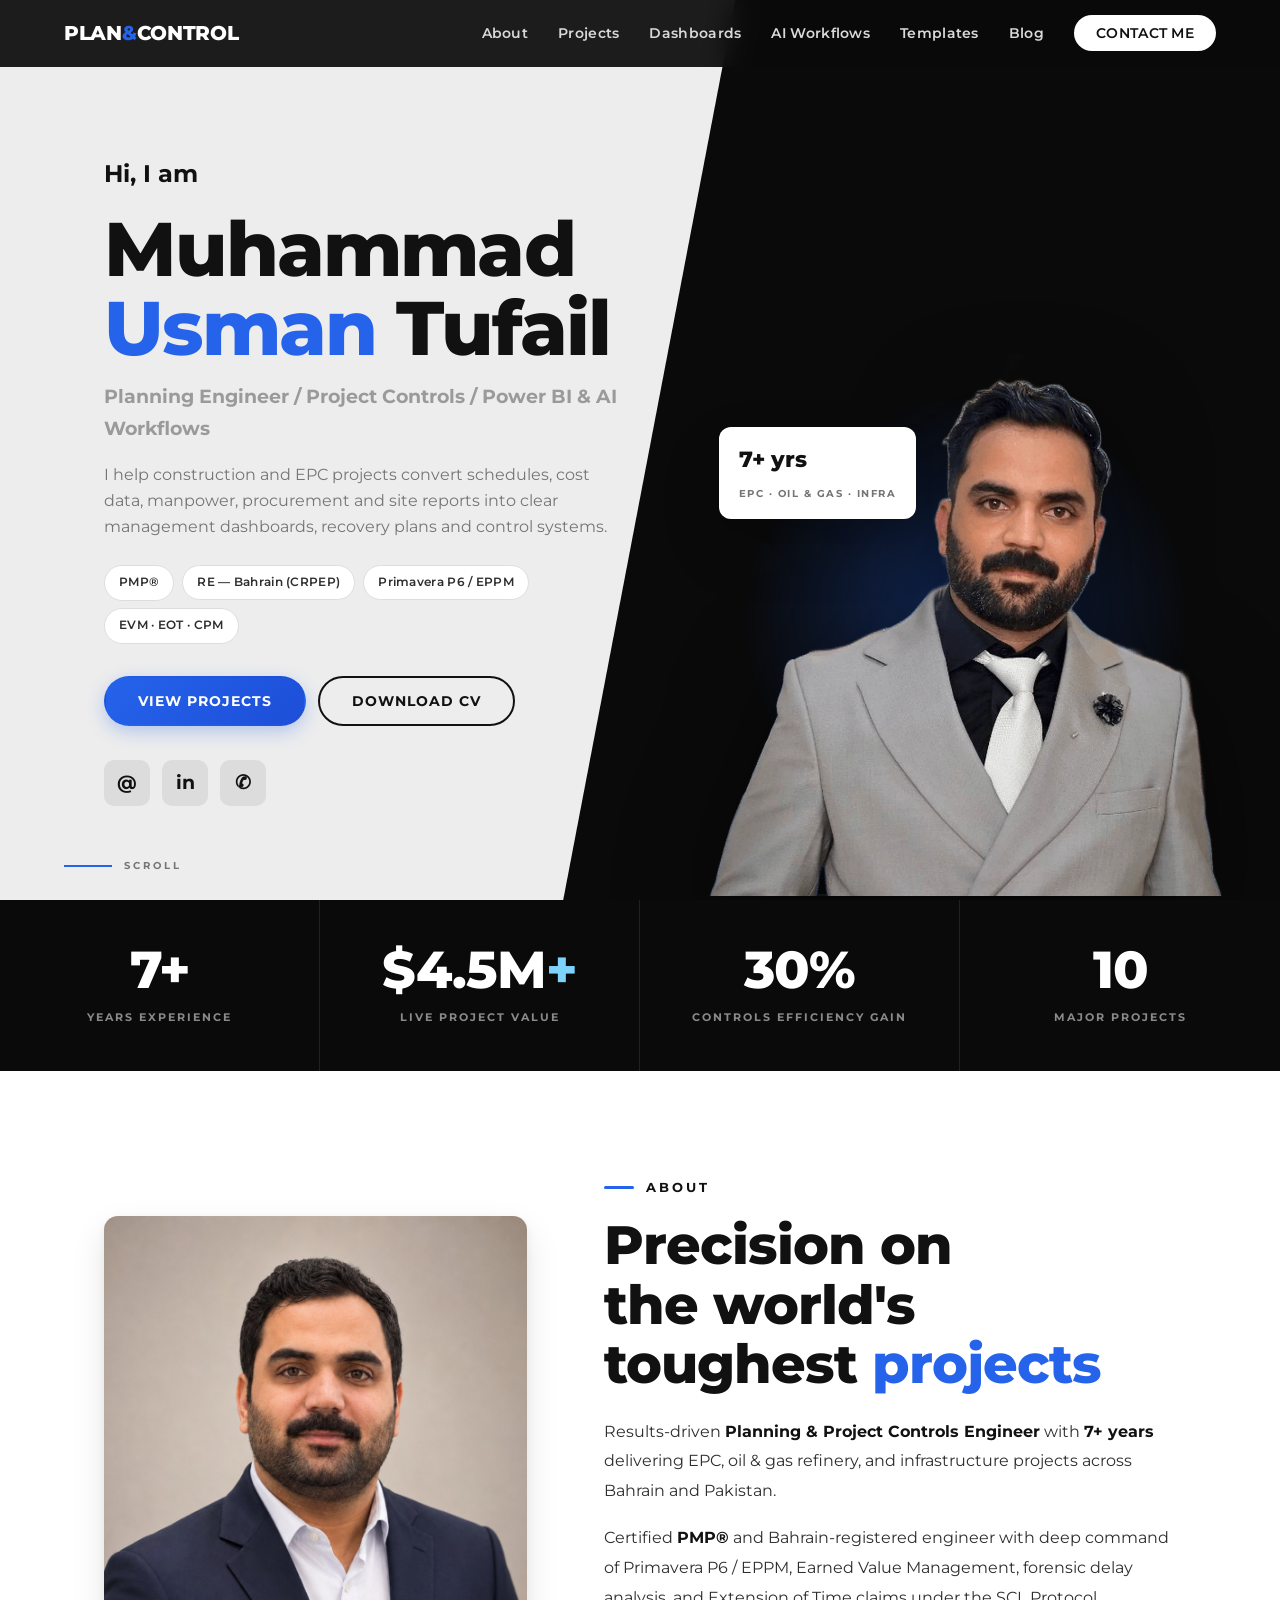
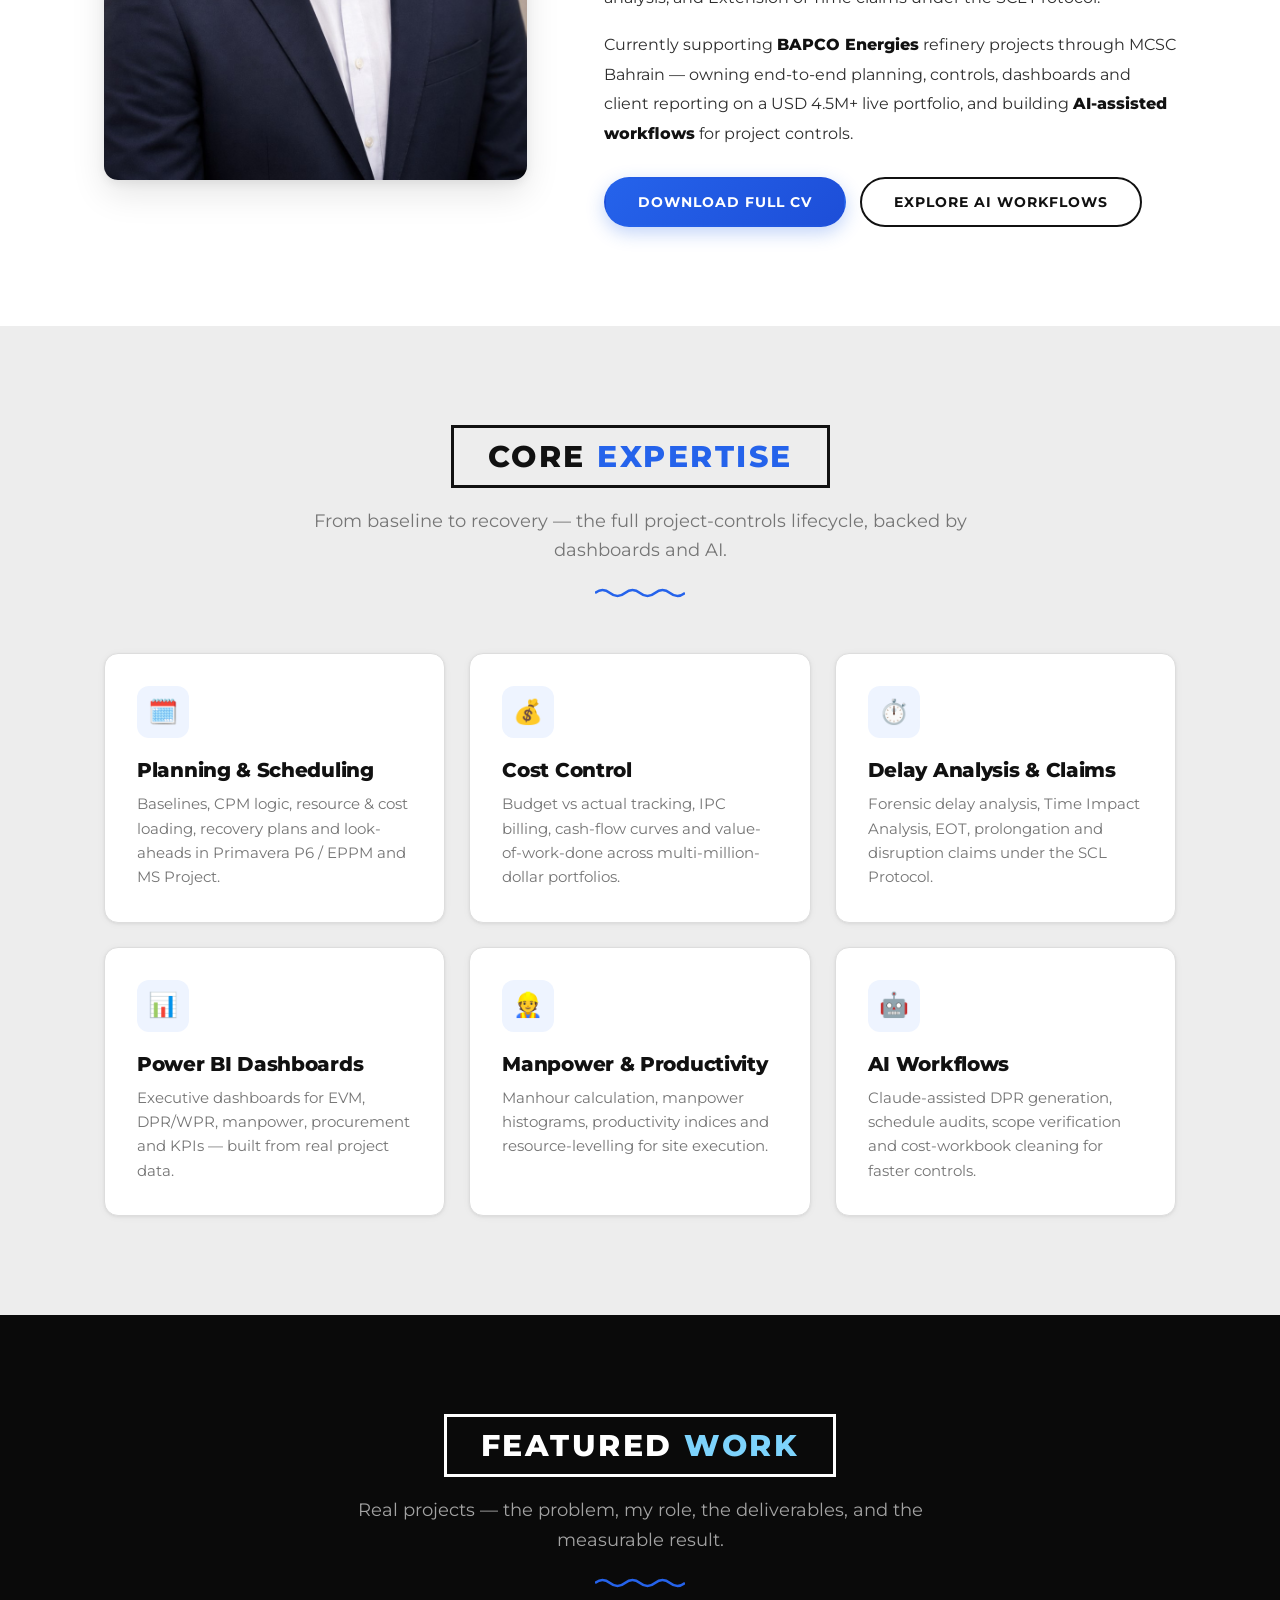
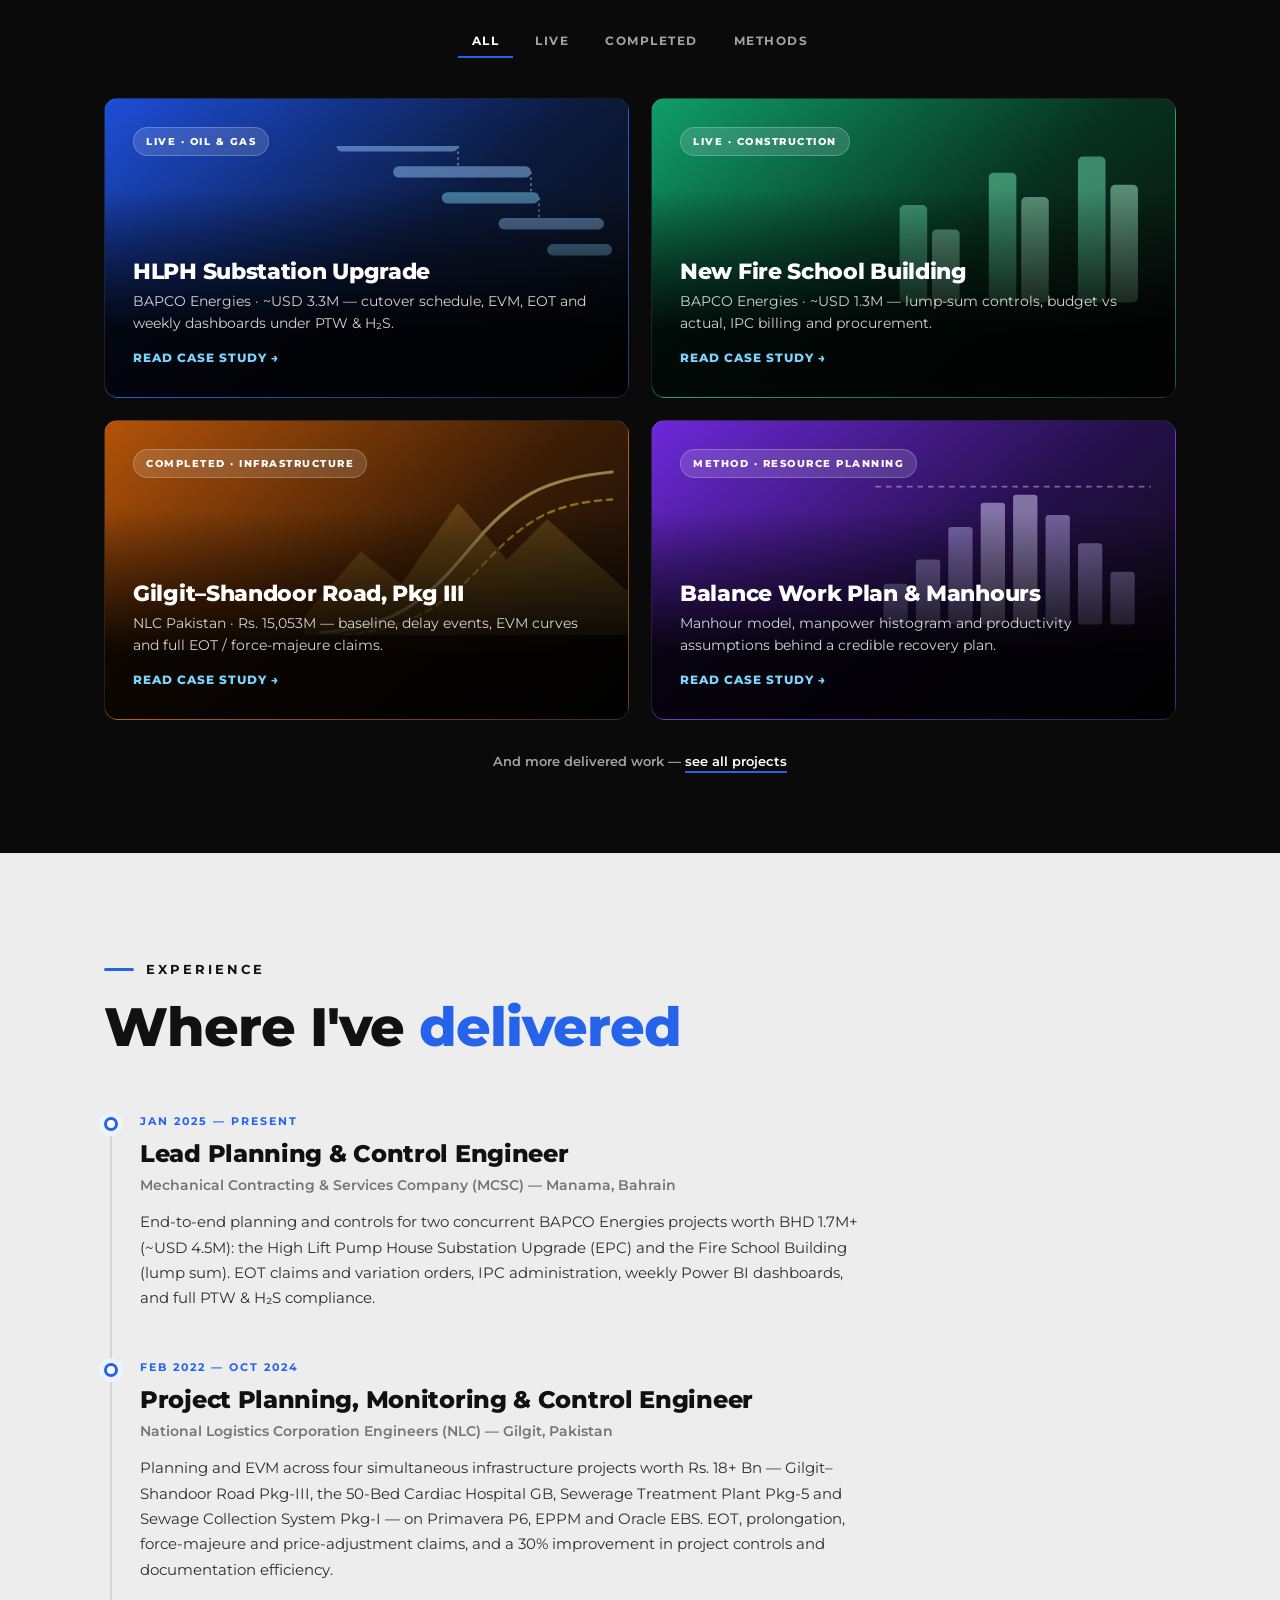
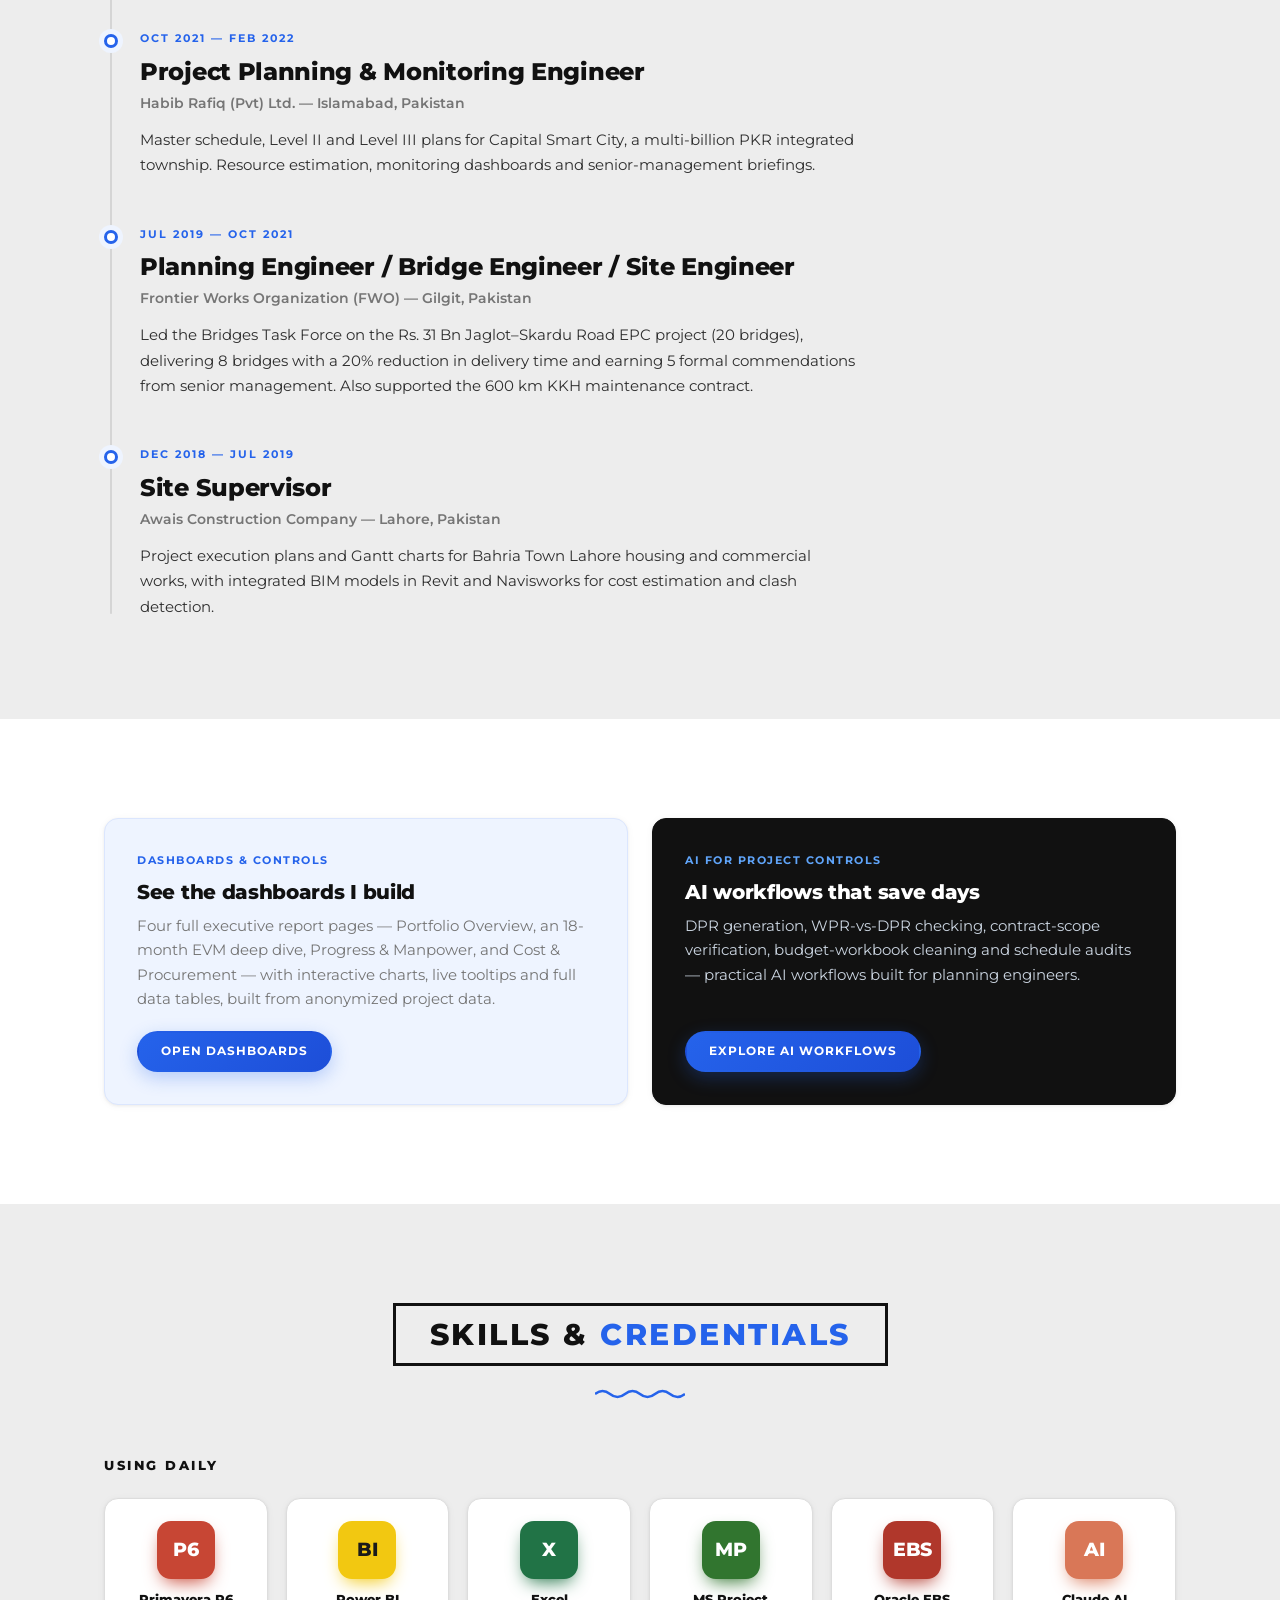
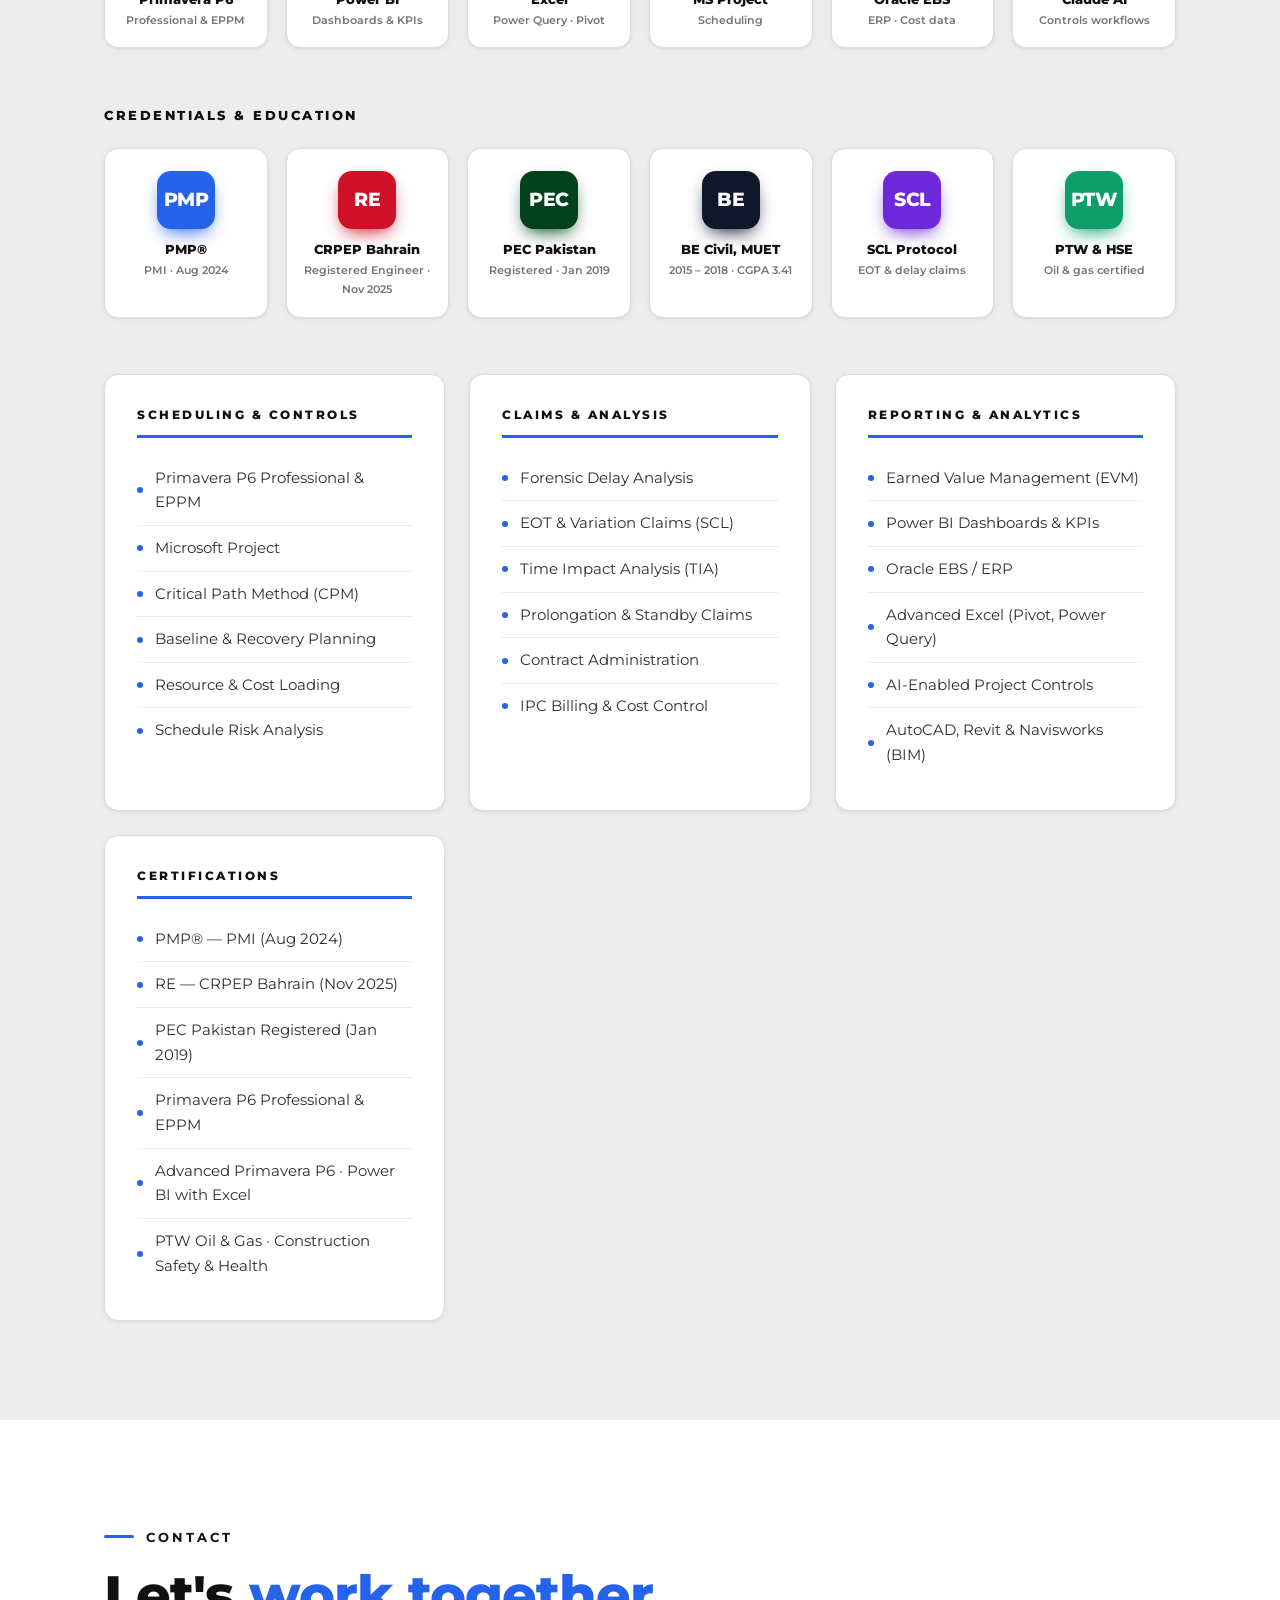
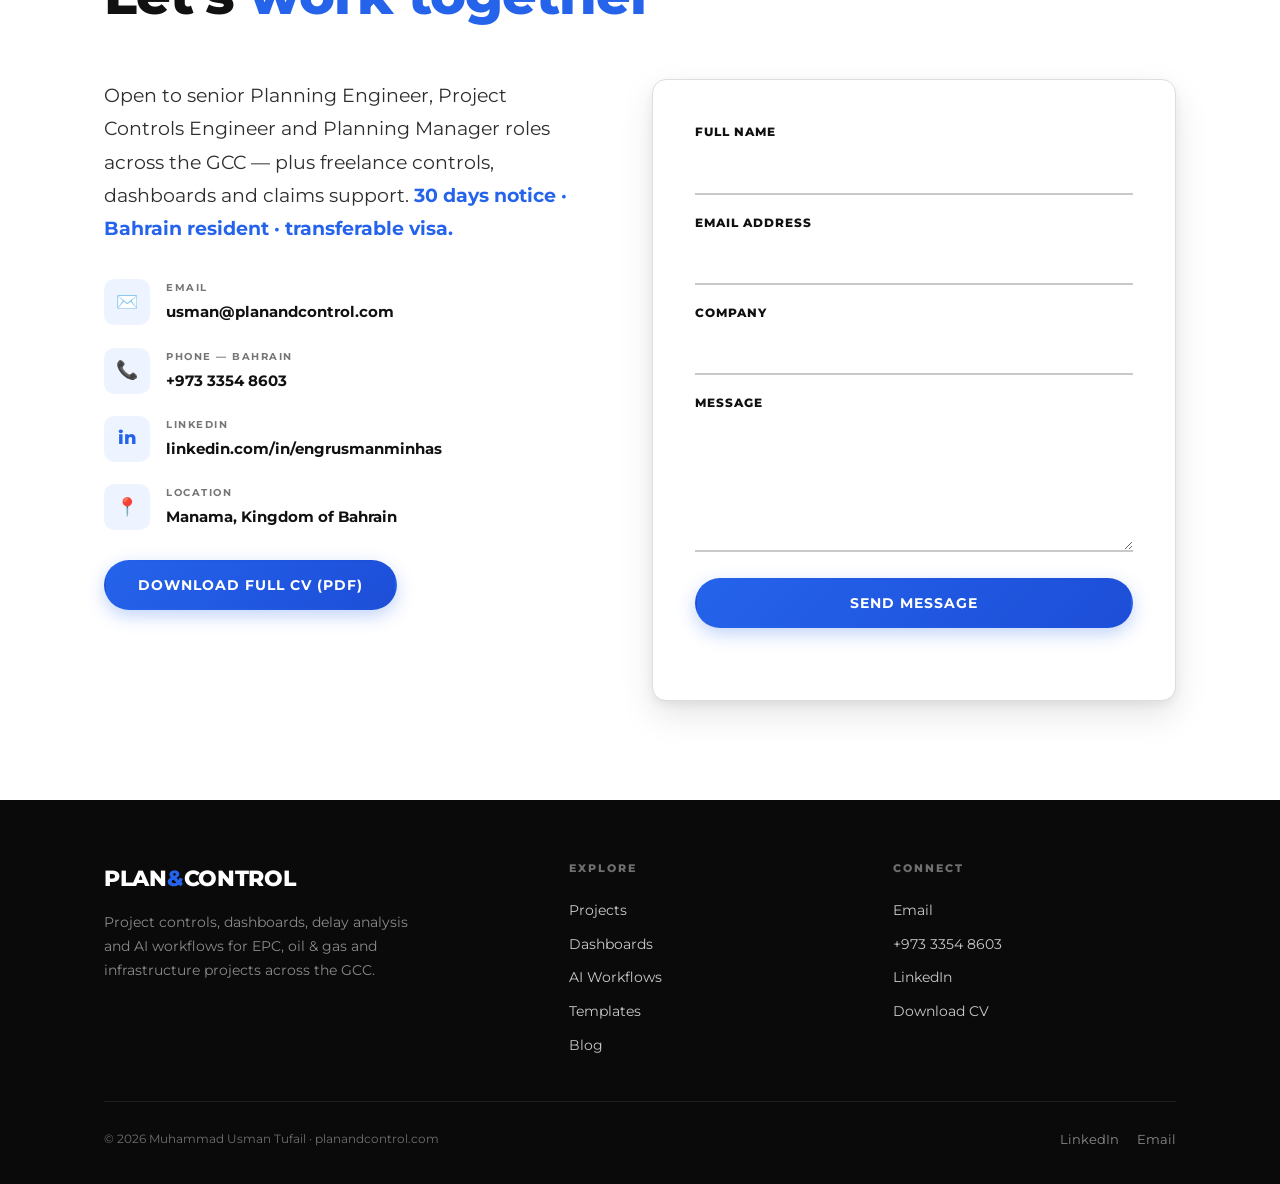
==== commit 6a885033: "Align site figures with CV Replace invented metrics (portfolio total, SPI/CPI, safety and variance c" ====
--- a/index.html
+++ b/index.html
@@ -48,7 +48,7 @@
   <link rel="preconnect" href="https://fonts.gstatic.com" crossorigin>
   <link href="https://fonts.googleapis.com/css2?family=Montserrat:wght@400;600;700;800&family=JetBrains+Mono:wght@400;500&display=swap" rel="stylesheet">
   <script src="ga.js"></script>
-  <link rel="stylesheet" href="style.css?v=mono7">
+  <link rel="stylesheet" href="style.css?v=mono8">
 </head>
 <body>
 
@@ -131,9 +131,9 @@
   <section class="stats section-tight" style="padding:0;">
     <div class="stats-grid">
       <div class="stat"><span class="stat-num" data-target="7" data-suffix="+">0</span><span class="stat-label">Years Experience</span></div>
-      <div class="stat"><span class="stat-num">USD 4.5M<span>+</span></span><span class="stat-label">Live Project Value</span></div>
+      <div class="stat"><span class="stat-num">$4.5M<span>+</span></span><span class="stat-label">Live Project Value</span></div>
       <div class="stat"><span class="stat-num" data-target="30" data-suffix="%">0</span><span class="stat-label">Controls Efficiency Gain</span></div>
-      <div class="stat"><span class="stat-num" data-target="9" data-suffix="+">0</span><span class="stat-label">Major Projects Delivered</span></div>
+      <div class="stat"><span class="stat-num" data-target="10" data-suffix="">0</span><span class="stat-label">Major Projects</span></div>
     </div>
   </section>
 
@@ -244,28 +244,34 @@
       </div>
       <div class="timeline">
         <div class="t-item reveal">
-          <span class="t-date">2025 — Present</span>
+          <span class="t-date">Jan 2025 — Present</span>
           <h3 class="t-role">Lead Planning &amp; Control Engineer</h3>
-          <span class="t-co">MCSC Bahrain — BAPCO Energies Projects</span>
-          <p class="t-desc">End-to-end planning and project controls for two concurrent BAPCO refinery projects (USD 4.5M+). EOT claims, EVM reporting, weekly Power BI dashboards, IPC certification, and full PTW &amp; H₂S compliance.</p>
+          <span class="t-co">Mechanical Contracting &amp; Services Company (MCSC) — Manama, Bahrain</span>
+          <p class="t-desc">End-to-end planning and controls for two concurrent BAPCO Energies projects worth BHD 1.7M+ (~USD 4.5M): the High Lift Pump House Substation Upgrade (EPC) and the Fire School Building (lump sum). EOT claims and variation orders, IPC administration, weekly Power BI dashboards, and full PTW &amp; H₂S compliance.</p>
         </div>
         <div class="t-item reveal">
-          <span class="t-date">2022 — 2024</span>
+          <span class="t-date">Feb 2022 — Oct 2024</span>
           <h3 class="t-role">Project Planning, Monitoring &amp; Control Engineer</h3>
-          <span class="t-co">National Logistics Corporation (NLC) — Pakistan</span>
-          <p class="t-desc">Led planning across four simultaneous infrastructure projects (Rs. 18+ Bn) on Primavera P6, EPPM, and Oracle EBS. Full EOT, prolongation, force-majeure and price-adjustment claims — delivering a 30% improvement in project-controls efficiency.</p>
+          <span class="t-co">National Logistics Corporation Engineers (NLC) — Gilgit, Pakistan</span>
+          <p class="t-desc">Planning and EVM across four simultaneous infrastructure projects worth Rs. 18+ Bn — Gilgit–Shandoor Road Pkg-III, the 50-Bed Cardiac Hospital GB, Sewerage Treatment Plant Pkg-5 and Sewage Collection System Pkg-I — on Primavera P6, EPPM and Oracle EBS. EOT, prolongation, force-majeure and price-adjustment claims, and a 30% improvement in project controls and documentation efficiency.</p>
         </div>
         <div class="t-item reveal">
-          <span class="t-date">2021 — 2022</span>
+          <span class="t-date">Oct 2021 — Feb 2022</span>
           <h3 class="t-role">Project Planning &amp; Monitoring Engineer</h3>
-          <span class="t-co">Habib Rafiq (Pvt) Ltd. — Capital Smart City, Pakistan</span>
-          <p class="t-desc">Master schedule, Level II and Level III plans for a multi-billion PKR integrated township. Resource estimation, monitoring dashboards and senior-management briefings.</p>
+          <span class="t-co">Habib Rafiq (Pvt) Ltd. — Islamabad, Pakistan</span>
+          <p class="t-desc">Master schedule, Level II and Level III plans for Capital Smart City, a multi-billion PKR integrated township. Resource estimation, monitoring dashboards and senior-management briefings.</p>
         </div>
         <div class="t-item reveal">
-          <span class="t-date">2019 — 2021</span>
-          <h3 class="t-role">Planning Engineer / Bridge Engineer</h3>
-          <span class="t-co">Frontier Works Organization (FWO) — Jaglot–Skardu Road</span>
-          <p class="t-desc">Led the Bridges Task Force on the Rs. 31 Bn Jaglot–Skardu Road EPC project — delivering 8 bridges 20% ahead of schedule and earning 5 formal commendations from senior management.</p>
+          <span class="t-date">Jul 2019 — Oct 2021</span>
+          <h3 class="t-role">Planning Engineer / Bridge Engineer / Site Engineer</h3>
+          <span class="t-co">Frontier Works Organization (FWO) — Gilgit, Pakistan</span>
+          <p class="t-desc">Led the Bridges Task Force on the Rs. 31 Bn Jaglot–Skardu Road EPC project (20 bridges), delivering 8 bridges with a 20% reduction in delivery time and earning 5 formal commendations from senior management. Also supported the 600 km KKH maintenance contract.</p>
+        </div>
+        <div class="t-item reveal">
+          <span class="t-date">Dec 2018 — Jul 2019</span>
+          <h3 class="t-role">Site Supervisor</h3>
+          <span class="t-co">Awais Construction Company — Lahore, Pakistan</span>
+          <p class="t-desc">Project execution plans and Gantt charts for Bahria Town Lahore housing and commercial works, with integrated BIM models in Revit and Navisworks for cost estimation and clash detection.</p>
         </div>
       </div>
     </div>
@@ -312,14 +318,14 @@
       </div>
 
       <div class="tools-block">
-        <h3>Credentials &amp; methods</h3>
+        <h3>Credentials &amp; education</h3>
         <div class="tool-grid" data-stagger="0.05">
-          <div class="tool reveal"><div class="tool-logo" style="--c:#2563eb">PMP</div><b>PMP®</b><span>PMI · 2024</span></div>
-          <div class="tool reveal"><div class="tool-logo" style="--c:#ce1126">RE</div><b>CRPEP Bahrain</b><span>Registered Engineer</span></div>
-          <div class="tool reveal"><div class="tool-logo" style="--c:#01411c">PEC</div><b>PEC Pakistan</b><span>Registered · 2019</span></div>
-          <div class="tool reveal"><div class="tool-logo" style="--c:#0f172a">EVM</div><b>Earned Value</b><span>SPI · CPI · EAC</span></div>
+          <div class="tool reveal"><div class="tool-logo" style="--c:#2563eb">PMP</div><b>PMP®</b><span>PMI · Aug 2024</span></div>
+          <div class="tool reveal"><div class="tool-logo" style="--c:#ce1126">RE</div><b>CRPEP Bahrain</b><span>Registered Engineer · Nov 2025</span></div>
+          <div class="tool reveal"><div class="tool-logo" style="--c:#01411c">PEC</div><b>PEC Pakistan</b><span>Registered · Jan 2019</span></div>
+          <div class="tool reveal"><div class="tool-logo" style="--c:#0f172a">BE</div><b>BE Civil, MUET</b><span>2015 – 2018 · CGPA 3.41</span></div>
           <div class="tool reveal"><div class="tool-logo" style="--c:#6d28d9">SCL</div><b>SCL Protocol</b><span>EOT &amp; delay claims</span></div>
-          <div class="tool reveal"><div class="tool-logo" style="--c:#0f9d6c">PTW</div><b>PTW Certified</b><span>Oil &amp; gas safety</span></div>
+          <div class="tool reveal"><div class="tool-logo" style="--c:#0f9d6c">PTW</div><b>PTW &amp; HSE</b><span>Oil &amp; gas certified</span></div>
         </div>
       </div>
 
@@ -354,18 +360,18 @@
             <li>Oracle EBS / ERP</li>
             <li>Advanced Excel (Pivot, Power Query)</li>
             <li>AI-Enabled Project Controls</li>
-            <li>Executive Progress Reporting</li>
+            <li>AutoCAD, Revit &amp; Navisworks (BIM)</li>
           </ul>
         </div>
         <div class="skill-group card reveal">
           <h3>Certifications</h3>
           <ul>
-            <li>PMP® — PMI (2024)</li>
-            <li>RE — CRPEP Bahrain (2025)</li>
-            <li>PEC Pakistan Registered (2019)</li>
+            <li>PMP® — PMI (Aug 2024)</li>
+            <li>RE — CRPEP Bahrain (Nov 2025)</li>
+            <li>PEC Pakistan Registered (Jan 2019)</li>
             <li>Primavera P6 Professional &amp; EPPM</li>
-            <li>Power BI with Excel</li>
-            <li>PTW — Oil &amp; Gas Certified</li>
+            <li>Advanced Primavera P6 · Power BI with Excel</li>
+            <li>PTW Oil &amp; Gas · Construction Safety &amp; Health</li>
           </ul>
         </div>
       </div>
@@ -438,6 +444,6 @@
     </div>
   </footer>
 
-  <script src="script.js?v=mono7"></script>
+  <script src="script.js?v=mono8"></script>
 </body>
 </html>
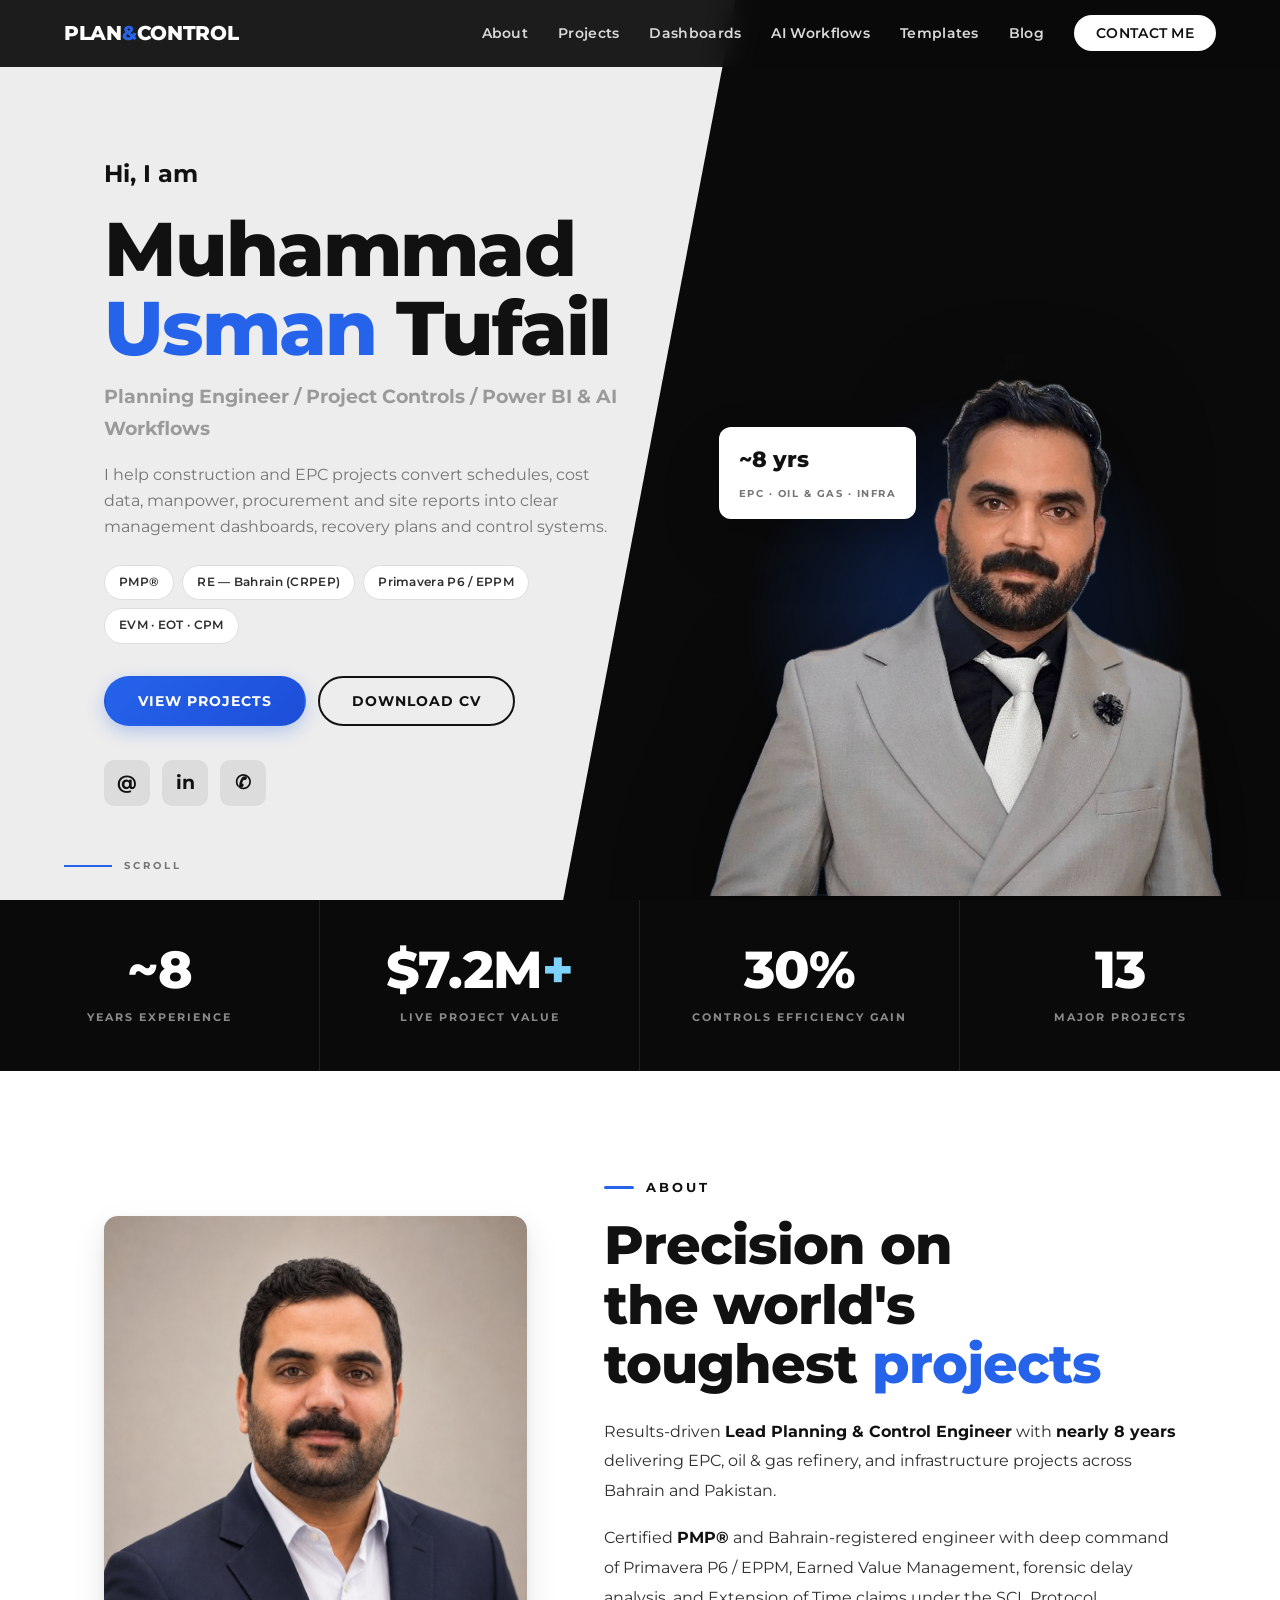
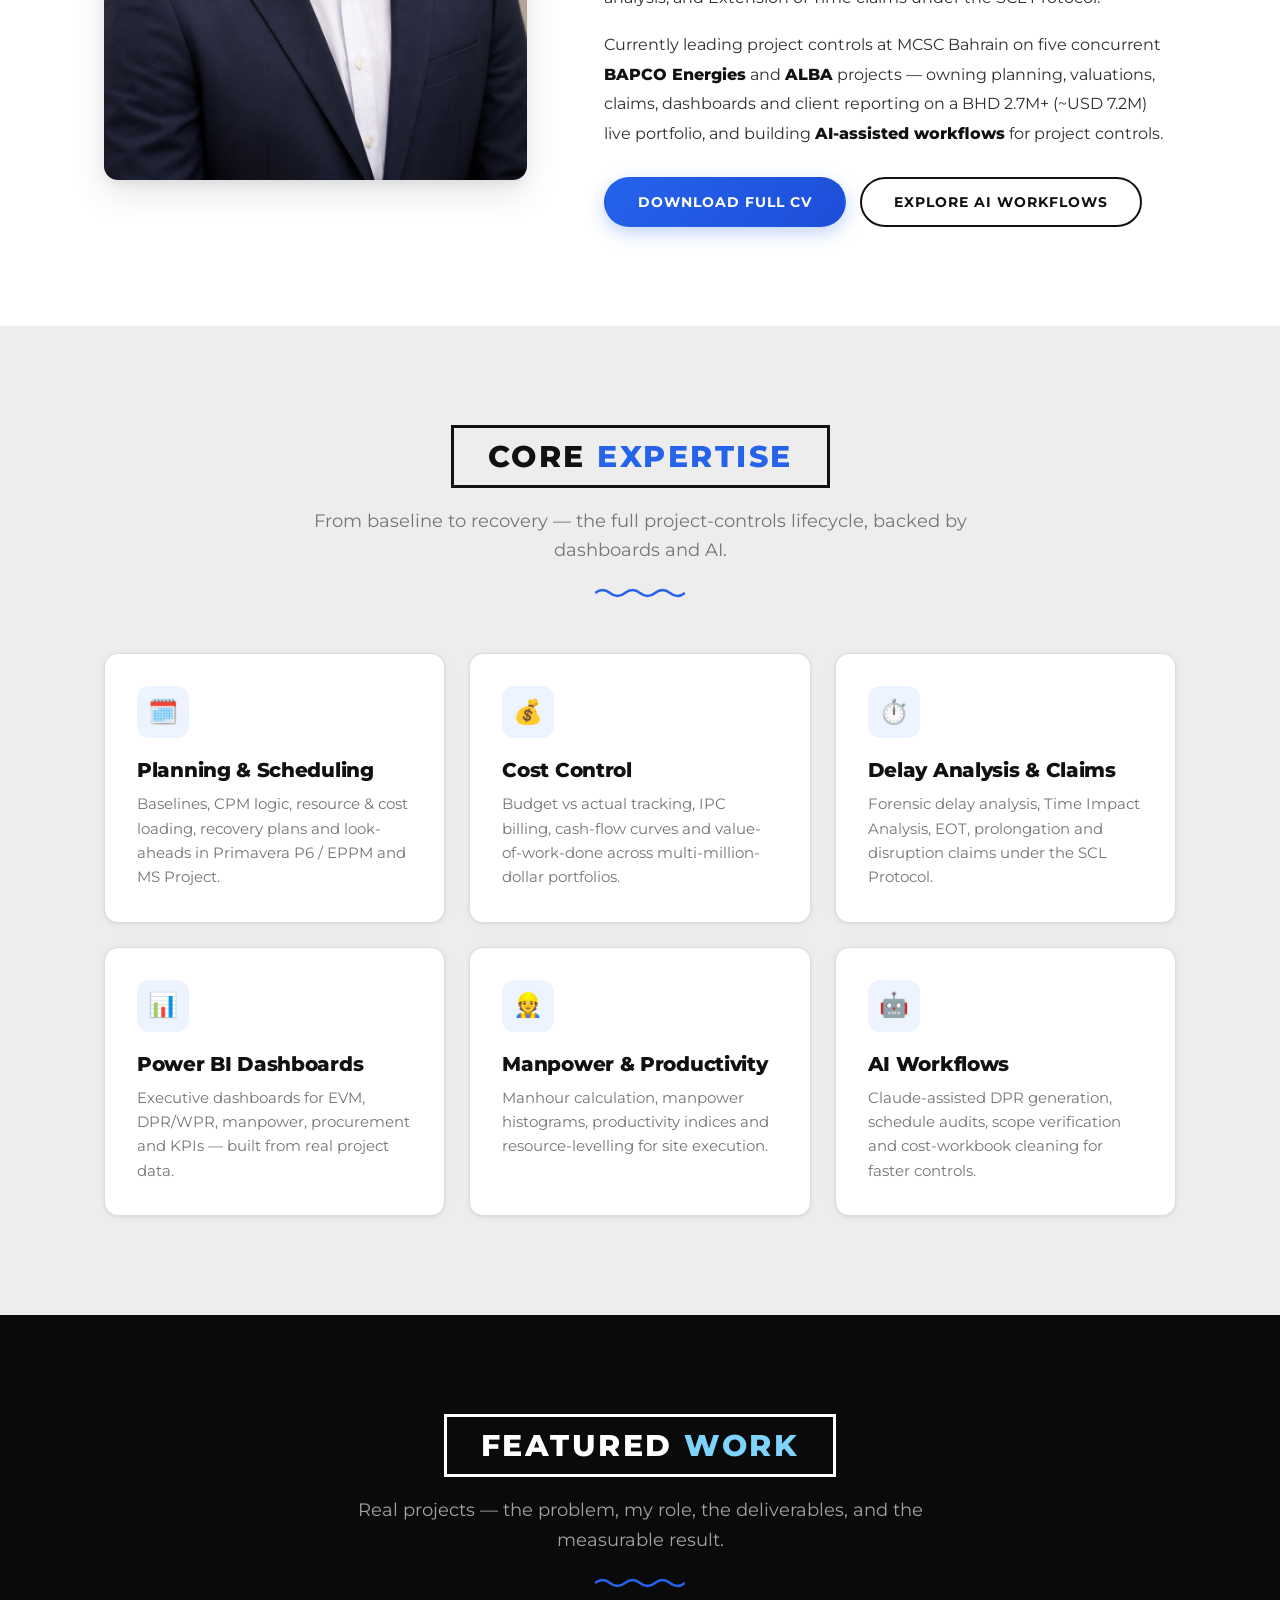
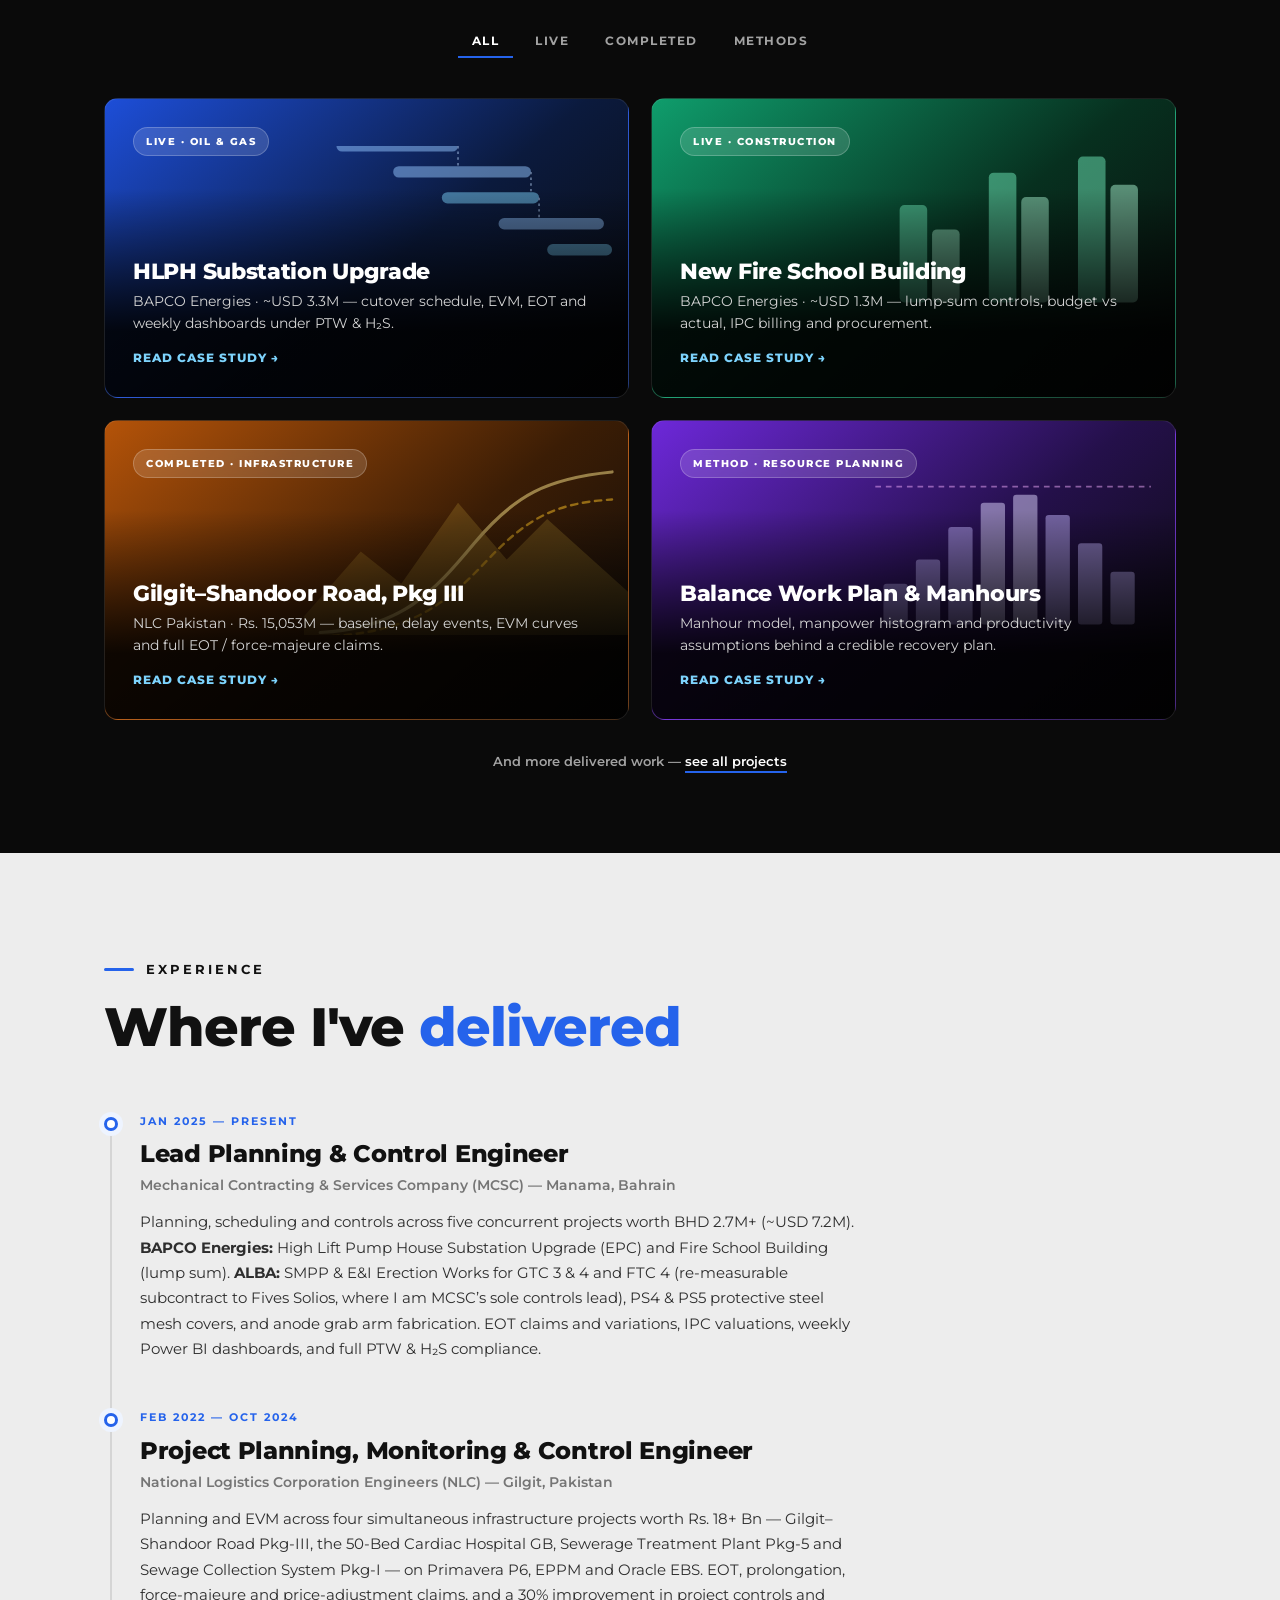
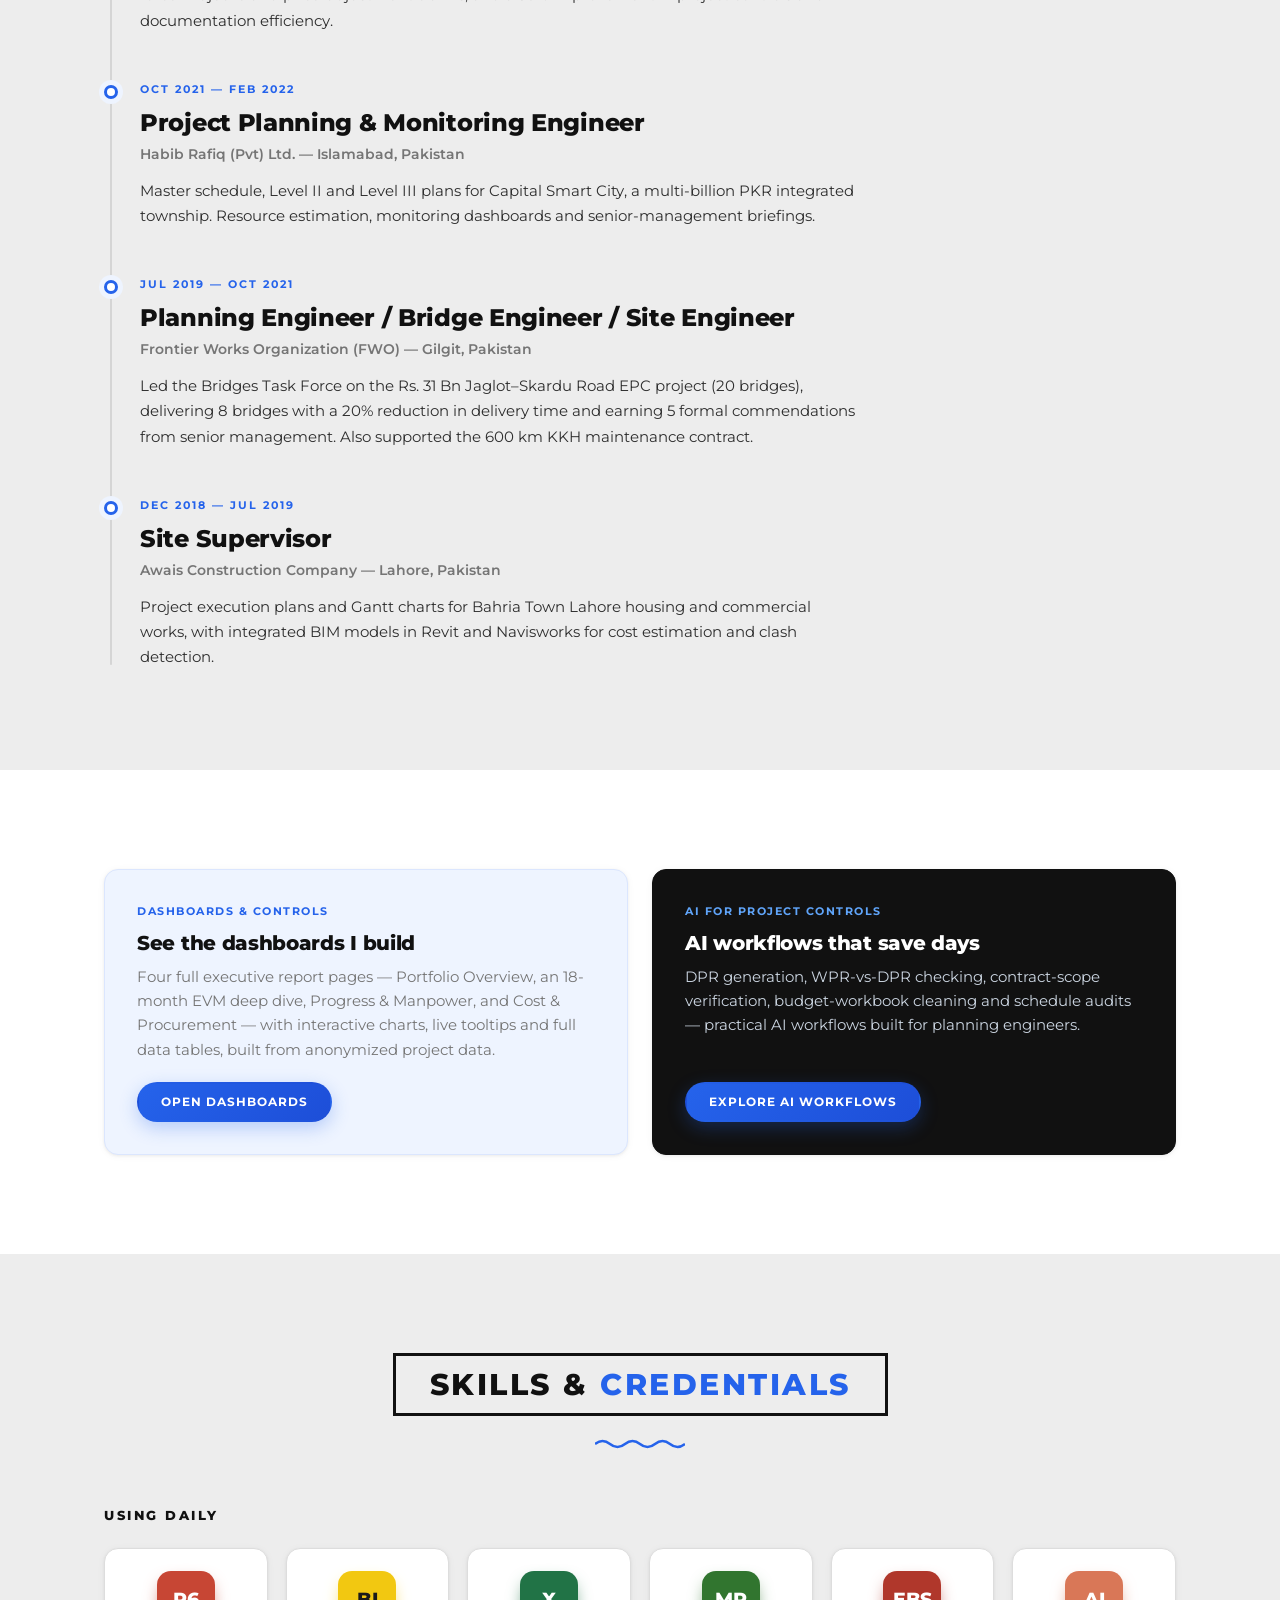
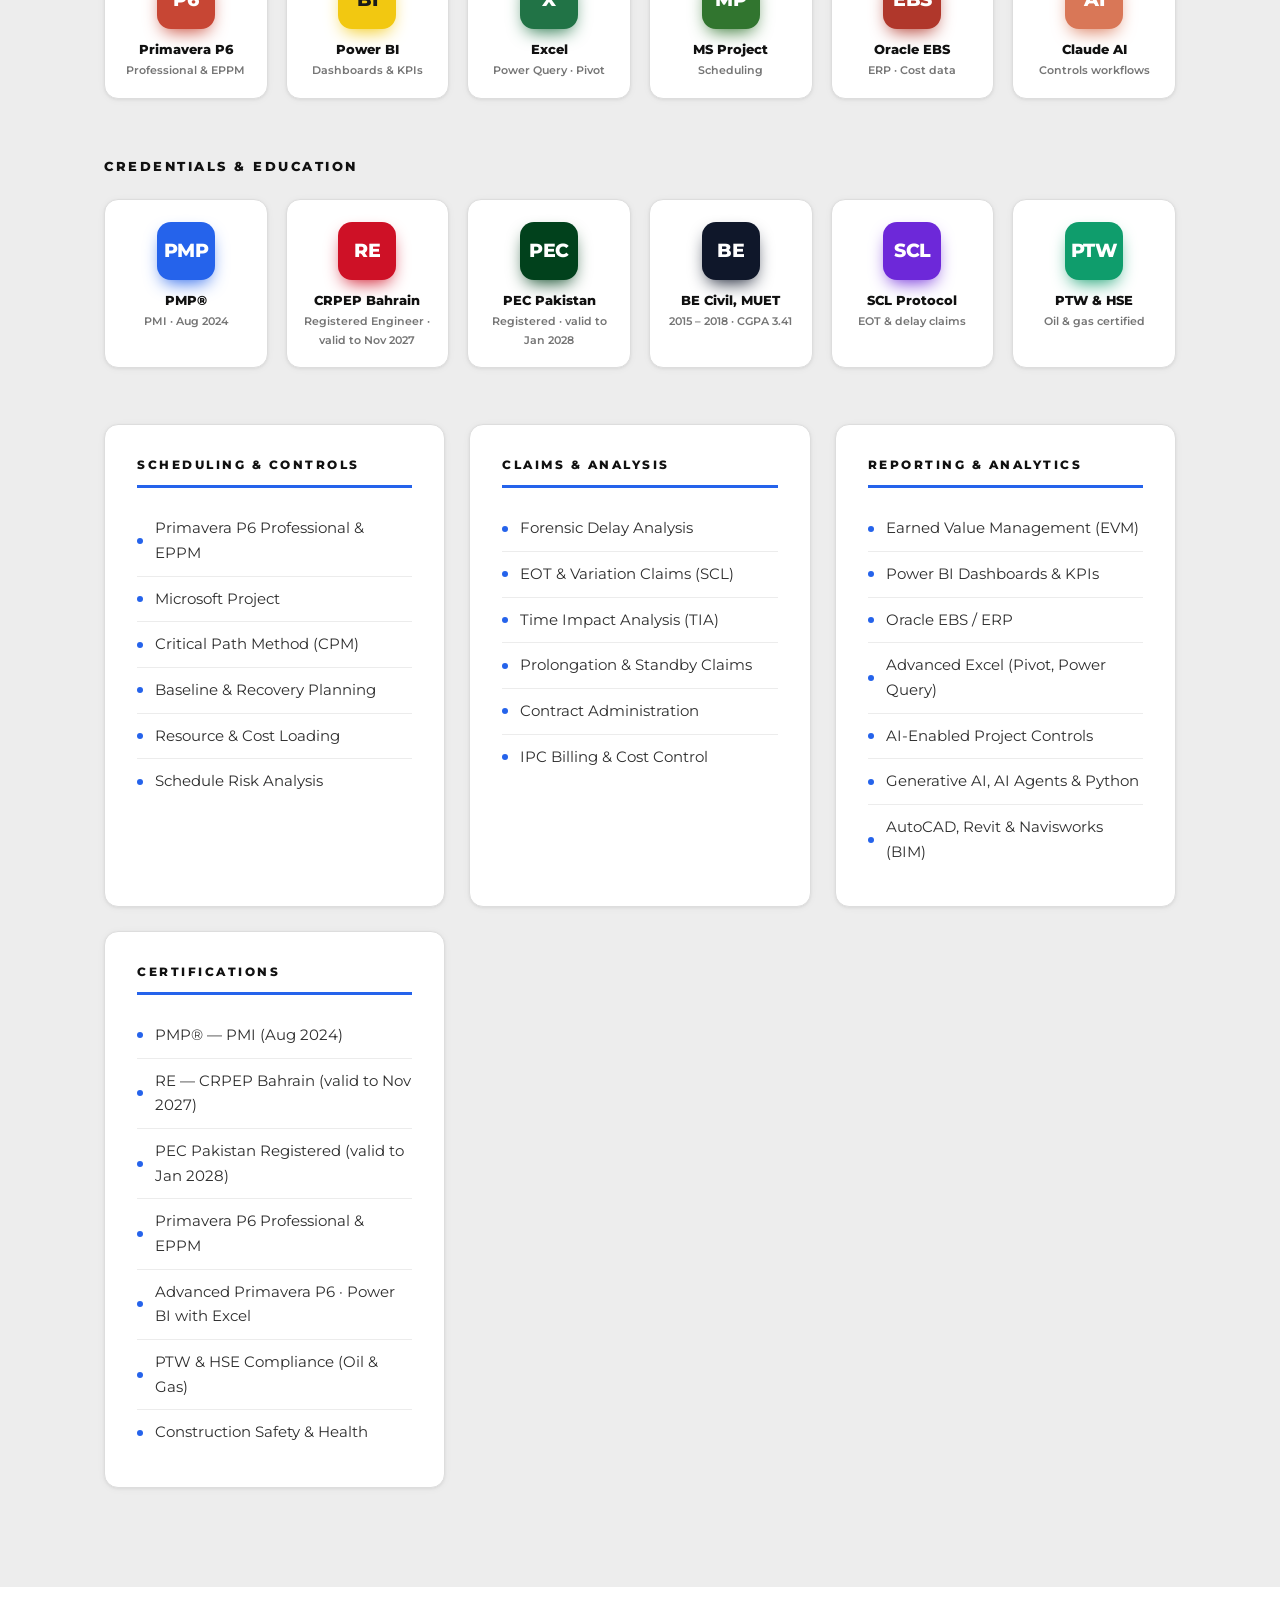
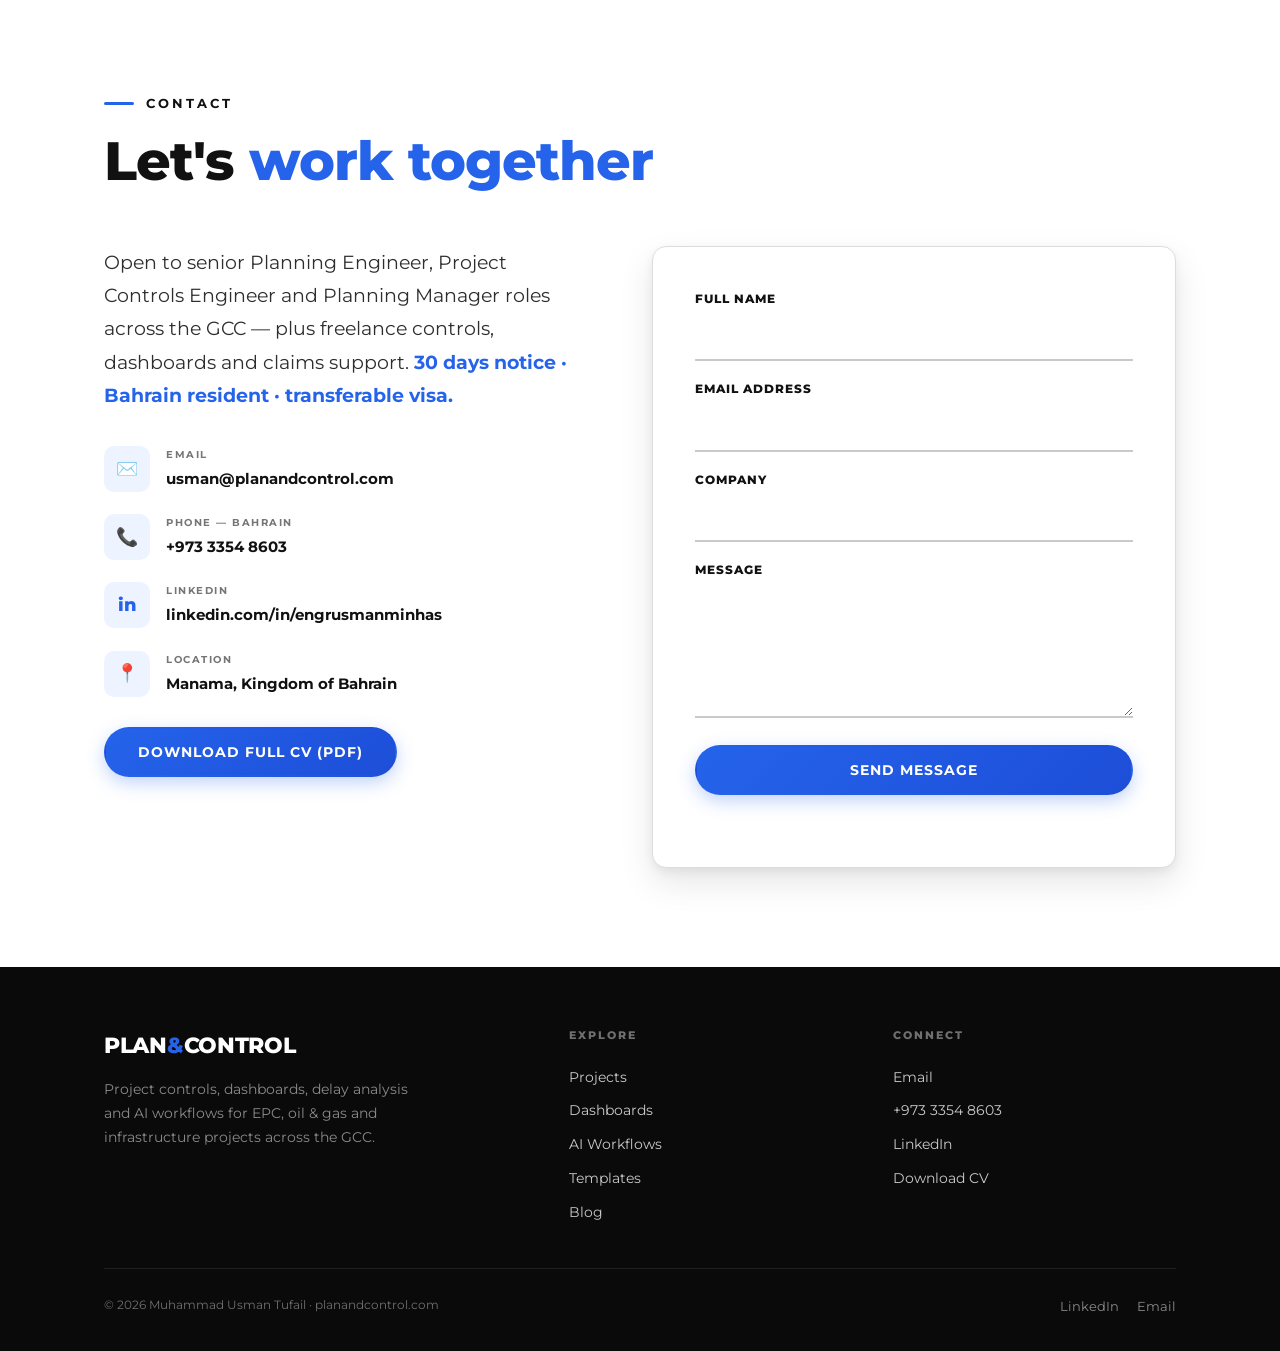
==== commit 9273c015: "Update figures to November 2026 CV Live portfolio now five MCSC projects for BAPCO Energies and ALBA" ====
--- a/index.html
+++ b/index.html
@@ -48,7 +48,7 @@
   <link rel="preconnect" href="https://fonts.gstatic.com" crossorigin>
   <link href="https://fonts.googleapis.com/css2?family=Montserrat:wght@400;600;700;800&family=JetBrains+Mono:wght@400;500&display=swap" rel="stylesheet">
   <script src="ga.js"></script>
-  <link rel="stylesheet" href="style.css?v=mono8">
+  <link rel="stylesheet" href="style.css?v=mono9">
 </head>
 <body>
 
@@ -115,10 +115,10 @@
         <div class="hero-photo">
           <picture>
             <source srcset="profile-hero.webp?v=2" type="image/webp">
-            <img src="profile-hero.png?v=2" alt="Muhammad Usman Tufail, Planning &amp; Project Controls Engineer" width="979" height="1000" fetchpriority="high">
+            <img src="profile-hero.png?v=2" alt="Muhammad Usman Tufail, Lead Planning &amp; Control Engineer" width="979" height="1000" fetchpriority="high">
           </picture>
           <div class="hero-photo-card">
-            <b>7+ yrs</b>
+            <b>~8 yrs</b>
             <span>EPC · Oil &amp; Gas · Infra</span>
           </div>
         </div>
@@ -130,10 +130,10 @@
   <!-- STATS -->
   <section class="stats section-tight" style="padding:0;">
     <div class="stats-grid">
-      <div class="stat"><span class="stat-num" data-target="7" data-suffix="+">0</span><span class="stat-label">Years Experience</span></div>
-      <div class="stat"><span class="stat-num">$4.5M<span>+</span></span><span class="stat-label">Live Project Value</span></div>
+      <div class="stat"><span class="stat-num">~8</span><span class="stat-label">Years Experience</span></div>
+      <div class="stat"><span class="stat-num">$7.2M<span>+</span></span><span class="stat-label">Live Project Value</span></div>
       <div class="stat"><span class="stat-num" data-target="30" data-suffix="%">0</span><span class="stat-label">Controls Efficiency Gain</span></div>
-      <div class="stat"><span class="stat-num" data-target="10" data-suffix="">0</span><span class="stat-label">Major Projects</span></div>
+      <div class="stat"><span class="stat-num" data-target="13" data-suffix="">0</span><span class="stat-label">Major Projects</span></div>
     </div>
   </section>
 
@@ -145,9 +145,9 @@
         <div class="about-text reveal-r">
           <span class="eyebrow">About</span>
           <h2 class="title">Precision on the world's toughest <em>projects</em></h2>
-          <p style="margin-top:22px;">Results-driven <strong>Planning &amp; Project Controls Engineer</strong> with <strong>7+ years</strong> delivering EPC, oil &amp; gas refinery, and infrastructure projects across Bahrain and Pakistan.</p>
+          <p style="margin-top:22px;">Results-driven <strong>Lead Planning &amp; Control Engineer</strong> with <strong>nearly 8 years</strong> delivering EPC, oil &amp; gas refinery, and infrastructure projects across Bahrain and Pakistan.</p>
           <p>Certified <strong>PMP®</strong> and Bahrain-registered engineer with deep command of Primavera P6 / EPPM, Earned Value Management, forensic delay analysis, and Extension of Time claims under the SCL Protocol.</p>
-          <p>Currently supporting <span class="g">BAPCO Energies</span> refinery projects through MCSC Bahrain — owning end-to-end planning, controls, dashboards and client reporting on a USD 4.5M+ live portfolio, and building <span class="g">AI-assisted workflows</span> for project controls.</p>
+          <p>Currently leading project controls at MCSC Bahrain on five concurrent <span class="g">BAPCO Energies</span> and <span class="g">ALBA</span> projects — owning planning, valuations, claims, dashboards and client reporting on a BHD 2.7M+ (~USD 7.2M) live portfolio, and building <span class="g">AI-assisted workflows</span> for project controls.</p>
           <div style="margin-top:28px; display:flex; gap:14px; flex-wrap:wrap;">
             <a href="Muhammad_Usman_CV.pdf" class="btn-primary" download>Download Full CV</a>
             <a href="ai-workflows.html" class="btn-ghost">Explore AI Workflows</a>
@@ -247,7 +247,7 @@
           <span class="t-date">Jan 2025 — Present</span>
           <h3 class="t-role">Lead Planning &amp; Control Engineer</h3>
           <span class="t-co">Mechanical Contracting &amp; Services Company (MCSC) — Manama, Bahrain</span>
-          <p class="t-desc">End-to-end planning and controls for two concurrent BAPCO Energies projects worth BHD 1.7M+ (~USD 4.5M): the High Lift Pump House Substation Upgrade (EPC) and the Fire School Building (lump sum). EOT claims and variation orders, IPC administration, weekly Power BI dashboards, and full PTW &amp; H₂S compliance.</p>
+          <p class="t-desc">Planning, scheduling and controls across five concurrent projects worth BHD 2.7M+ (~USD 7.2M). <strong>BAPCO Energies:</strong> High Lift Pump House Substation Upgrade (EPC) and Fire School Building (lump sum). <strong>ALBA:</strong> SMPP &amp; E&amp;I Erection Works for GTC 3 &amp; 4 and FTC 4 (re-measurable subcontract to Fives Solios, where I am MCSC’s sole controls lead), PS4 &amp; PS5 protective steel mesh covers, and anode grab arm fabrication. EOT claims and variations, IPC valuations, weekly Power BI dashboards, and full PTW &amp; H₂S compliance.</p>
         </div>
         <div class="t-item reveal">
           <span class="t-date">Feb 2022 — Oct 2024</span>
@@ -321,8 +321,8 @@
         <h3>Credentials &amp; education</h3>
         <div class="tool-grid" data-stagger="0.05">
           <div class="tool reveal"><div class="tool-logo" style="--c:#2563eb">PMP</div><b>PMP®</b><span>PMI · Aug 2024</span></div>
-          <div class="tool reveal"><div class="tool-logo" style="--c:#ce1126">RE</div><b>CRPEP Bahrain</b><span>Registered Engineer · Nov 2025</span></div>
-          <div class="tool reveal"><div class="tool-logo" style="--c:#01411c">PEC</div><b>PEC Pakistan</b><span>Registered · Jan 2019</span></div>
+          <div class="tool reveal"><div class="tool-logo" style="--c:#ce1126">RE</div><b>CRPEP Bahrain</b><span>Registered Engineer · valid to Nov 2027</span></div>
+          <div class="tool reveal"><div class="tool-logo" style="--c:#01411c">PEC</div><b>PEC Pakistan</b><span>Registered · valid to Jan 2028</span></div>
           <div class="tool reveal"><div class="tool-logo" style="--c:#0f172a">BE</div><b>BE Civil, MUET</b><span>2015 – 2018 · CGPA 3.41</span></div>
           <div class="tool reveal"><div class="tool-logo" style="--c:#6d28d9">SCL</div><b>SCL Protocol</b><span>EOT &amp; delay claims</span></div>
           <div class="tool reveal"><div class="tool-logo" style="--c:#0f9d6c">PTW</div><b>PTW &amp; HSE</b><span>Oil &amp; gas certified</span></div>
@@ -360,6 +360,7 @@
             <li>Oracle EBS / ERP</li>
             <li>Advanced Excel (Pivot, Power Query)</li>
             <li>AI-Enabled Project Controls</li>
+            <li>Generative AI, AI Agents &amp; Python</li>
             <li>AutoCAD, Revit &amp; Navisworks (BIM)</li>
           </ul>
         </div>
@@ -367,11 +368,12 @@
           <h3>Certifications</h3>
           <ul>
             <li>PMP® — PMI (Aug 2024)</li>
-            <li>RE — CRPEP Bahrain (Nov 2025)</li>
-            <li>PEC Pakistan Registered (Jan 2019)</li>
+            <li>RE — CRPEP Bahrain (valid to Nov 2027)</li>
+            <li>PEC Pakistan Registered (valid to Jan 2028)</li>
             <li>Primavera P6 Professional &amp; EPPM</li>
             <li>Advanced Primavera P6 · Power BI with Excel</li>
-            <li>PTW Oil &amp; Gas · Construction Safety &amp; Health</li>
+            <li>PTW &amp; HSE Compliance (Oil &amp; Gas)</li>
+            <li>Construction Safety &amp; Health</li>
           </ul>
         </div>
       </div>
@@ -444,6 +446,6 @@
     </div>
   </footer>
 
-  <script src="script.js?v=mono8"></script>
+  <script src="script.js?v=mono9"></script>
 </body>
 </html>
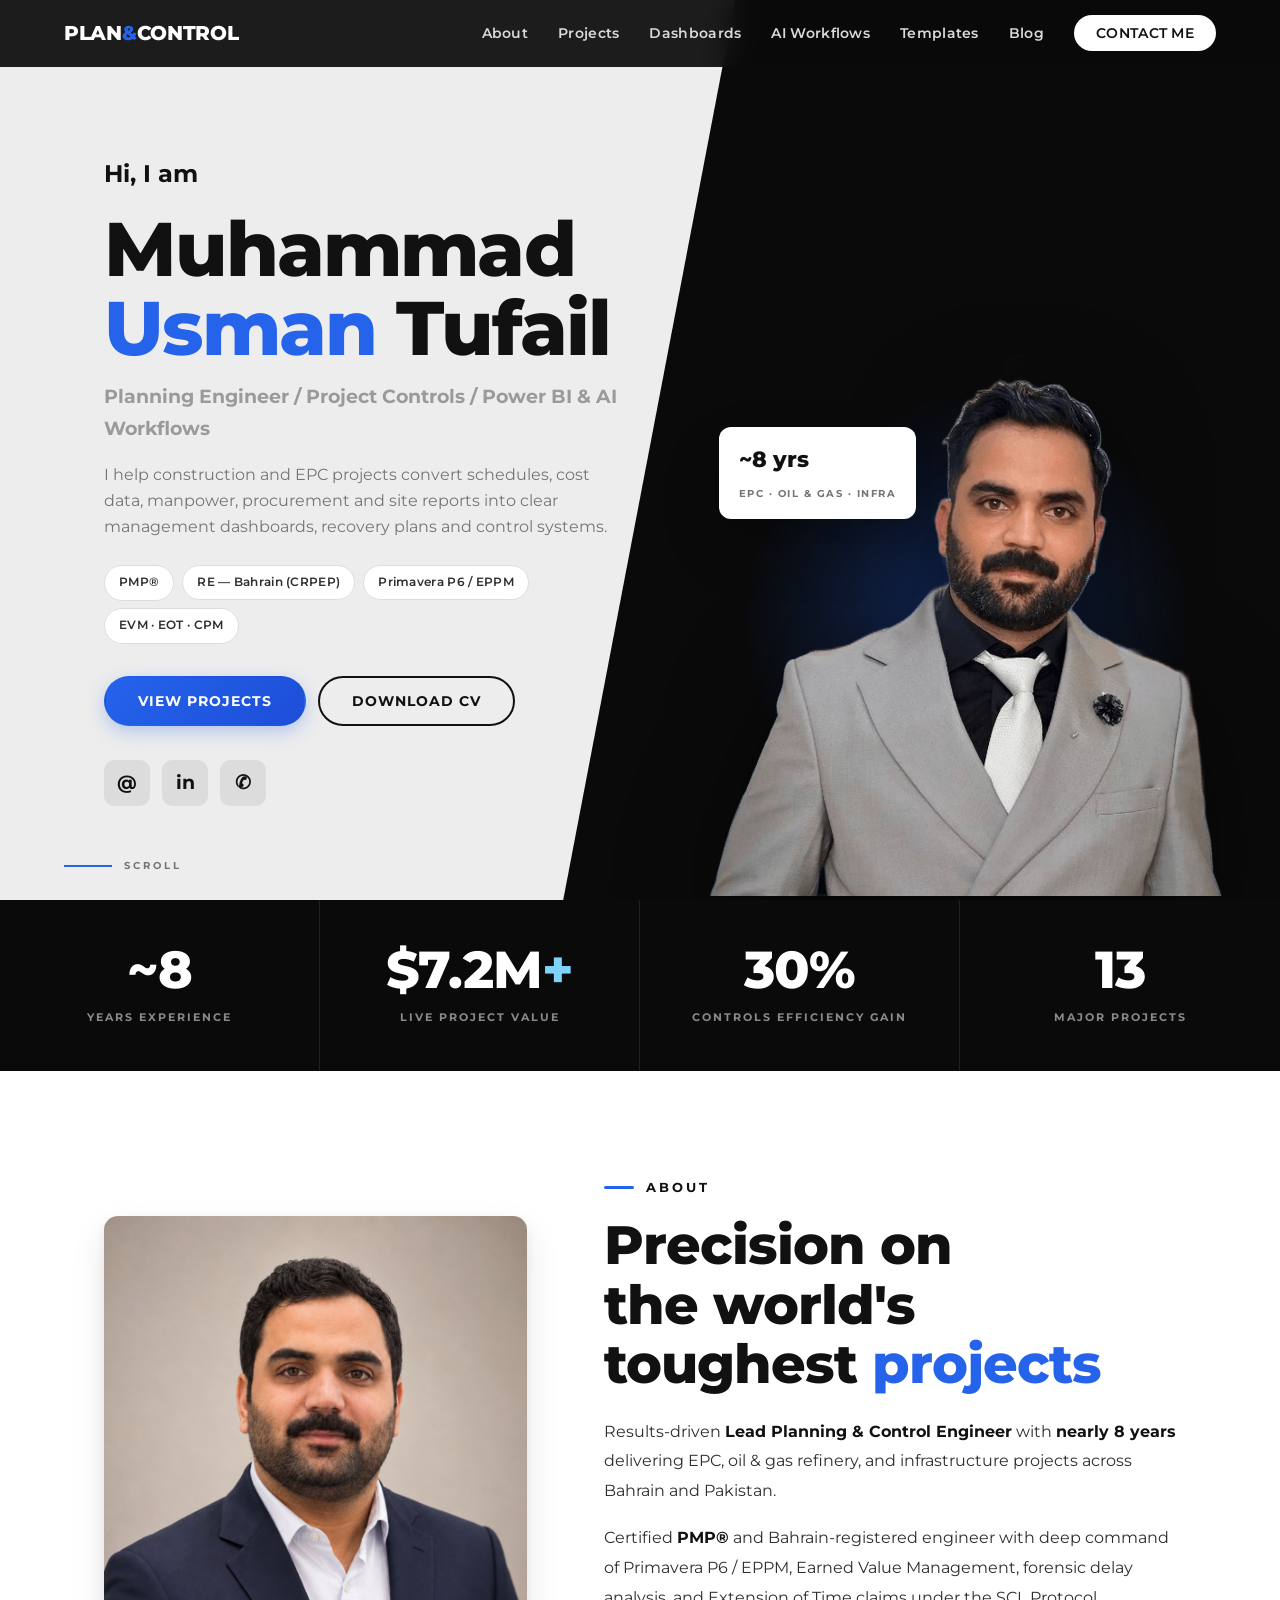
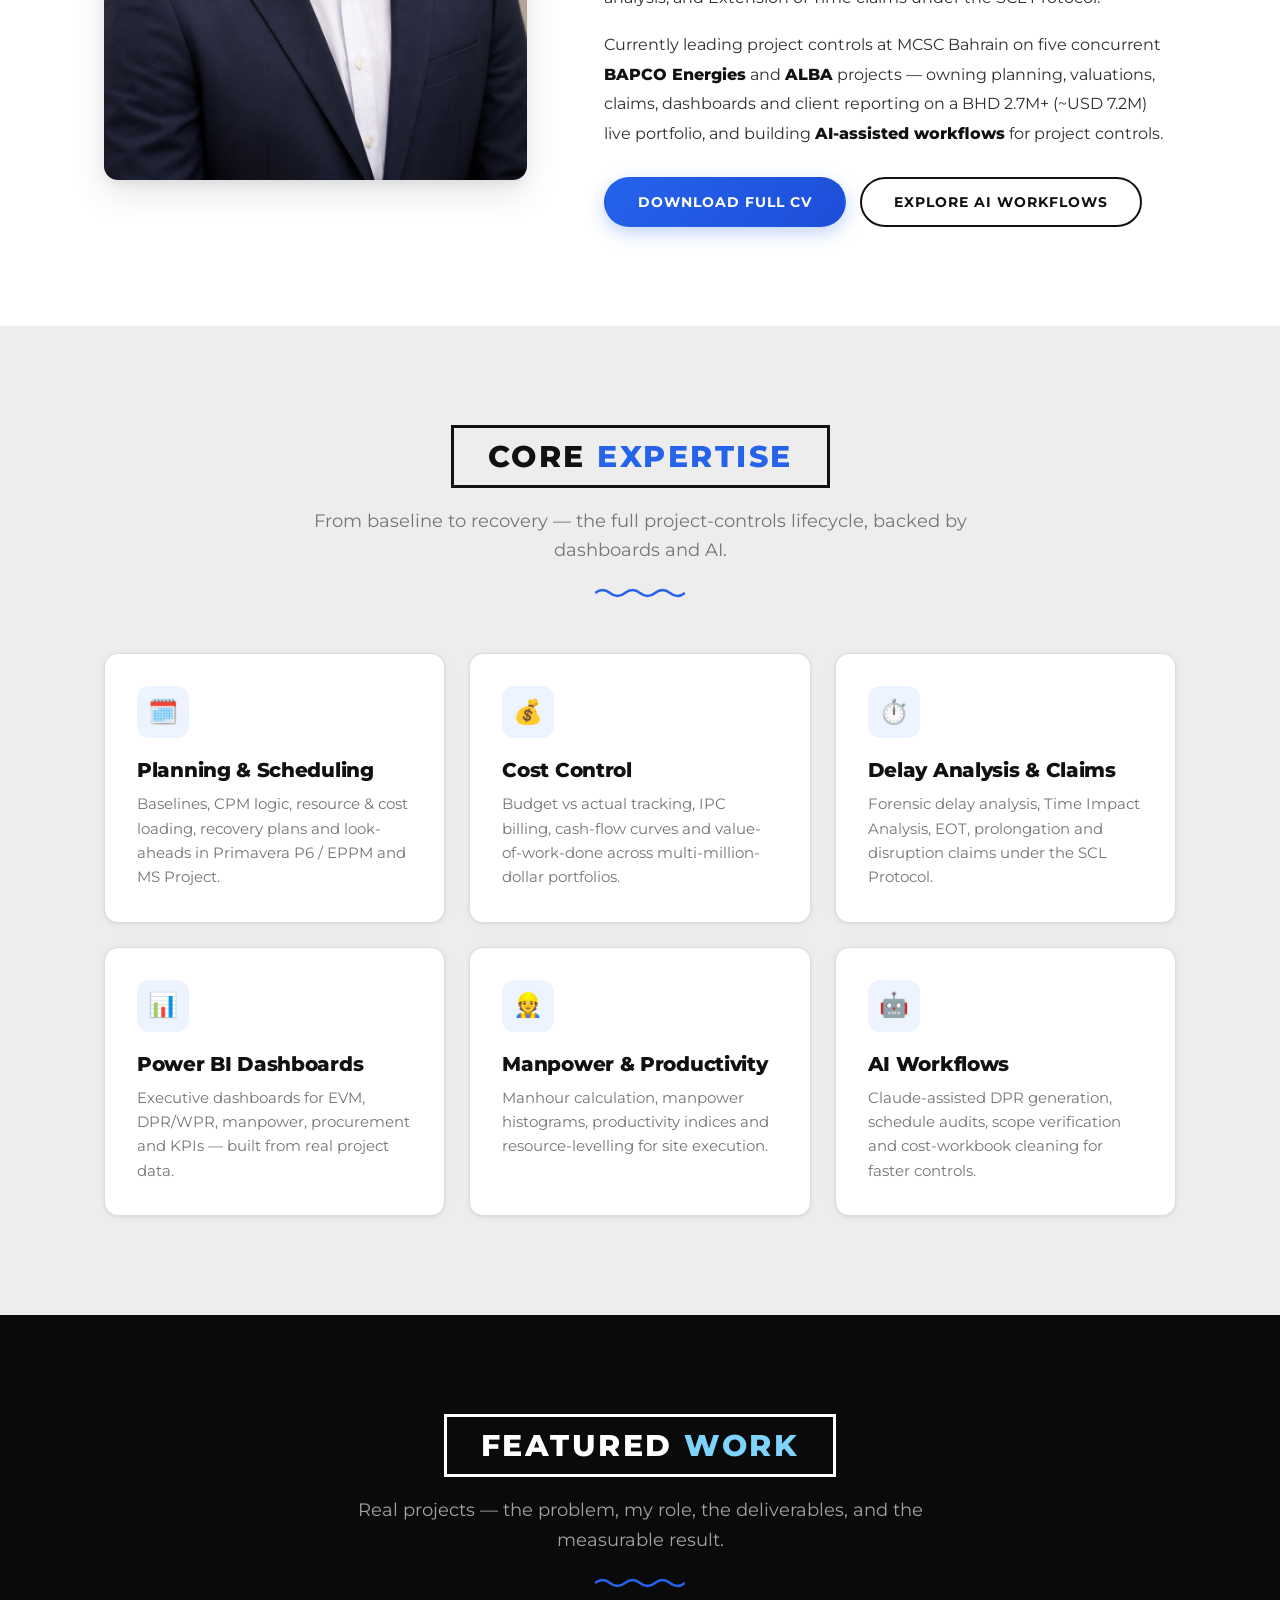
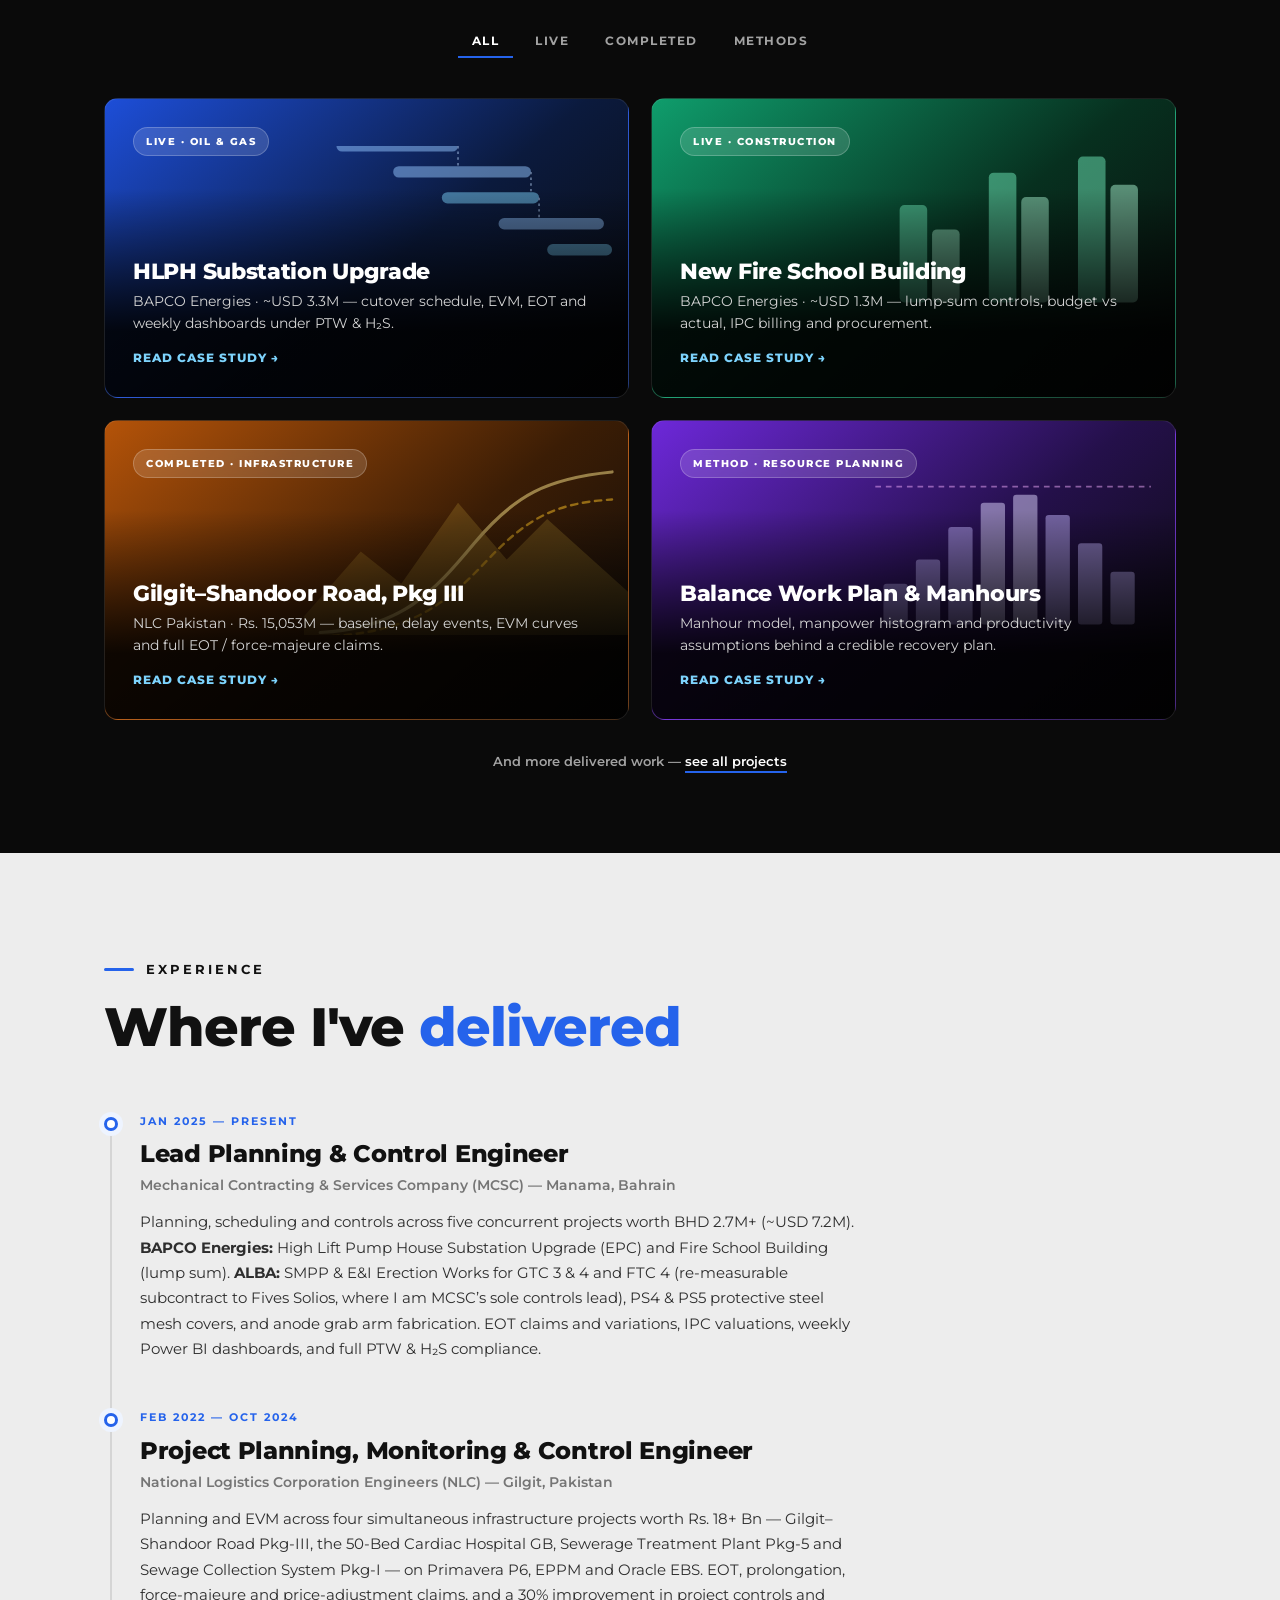
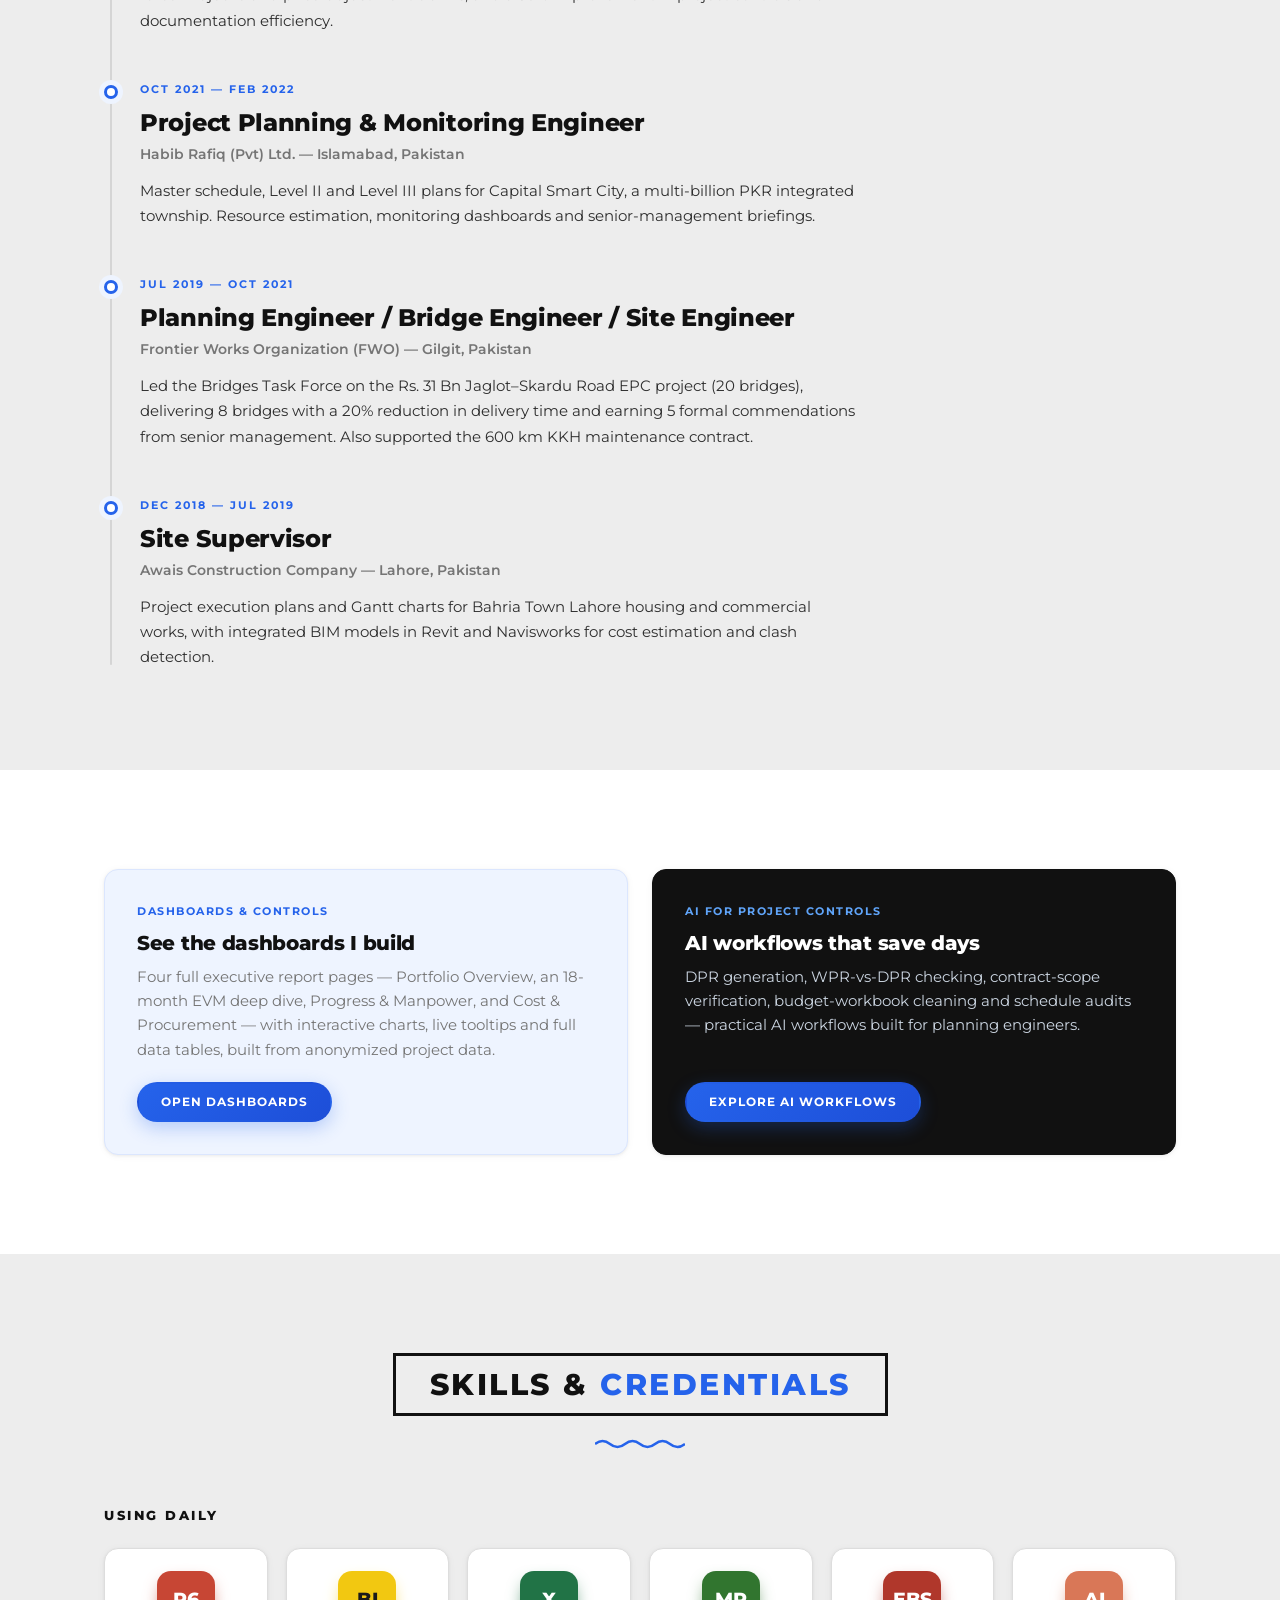
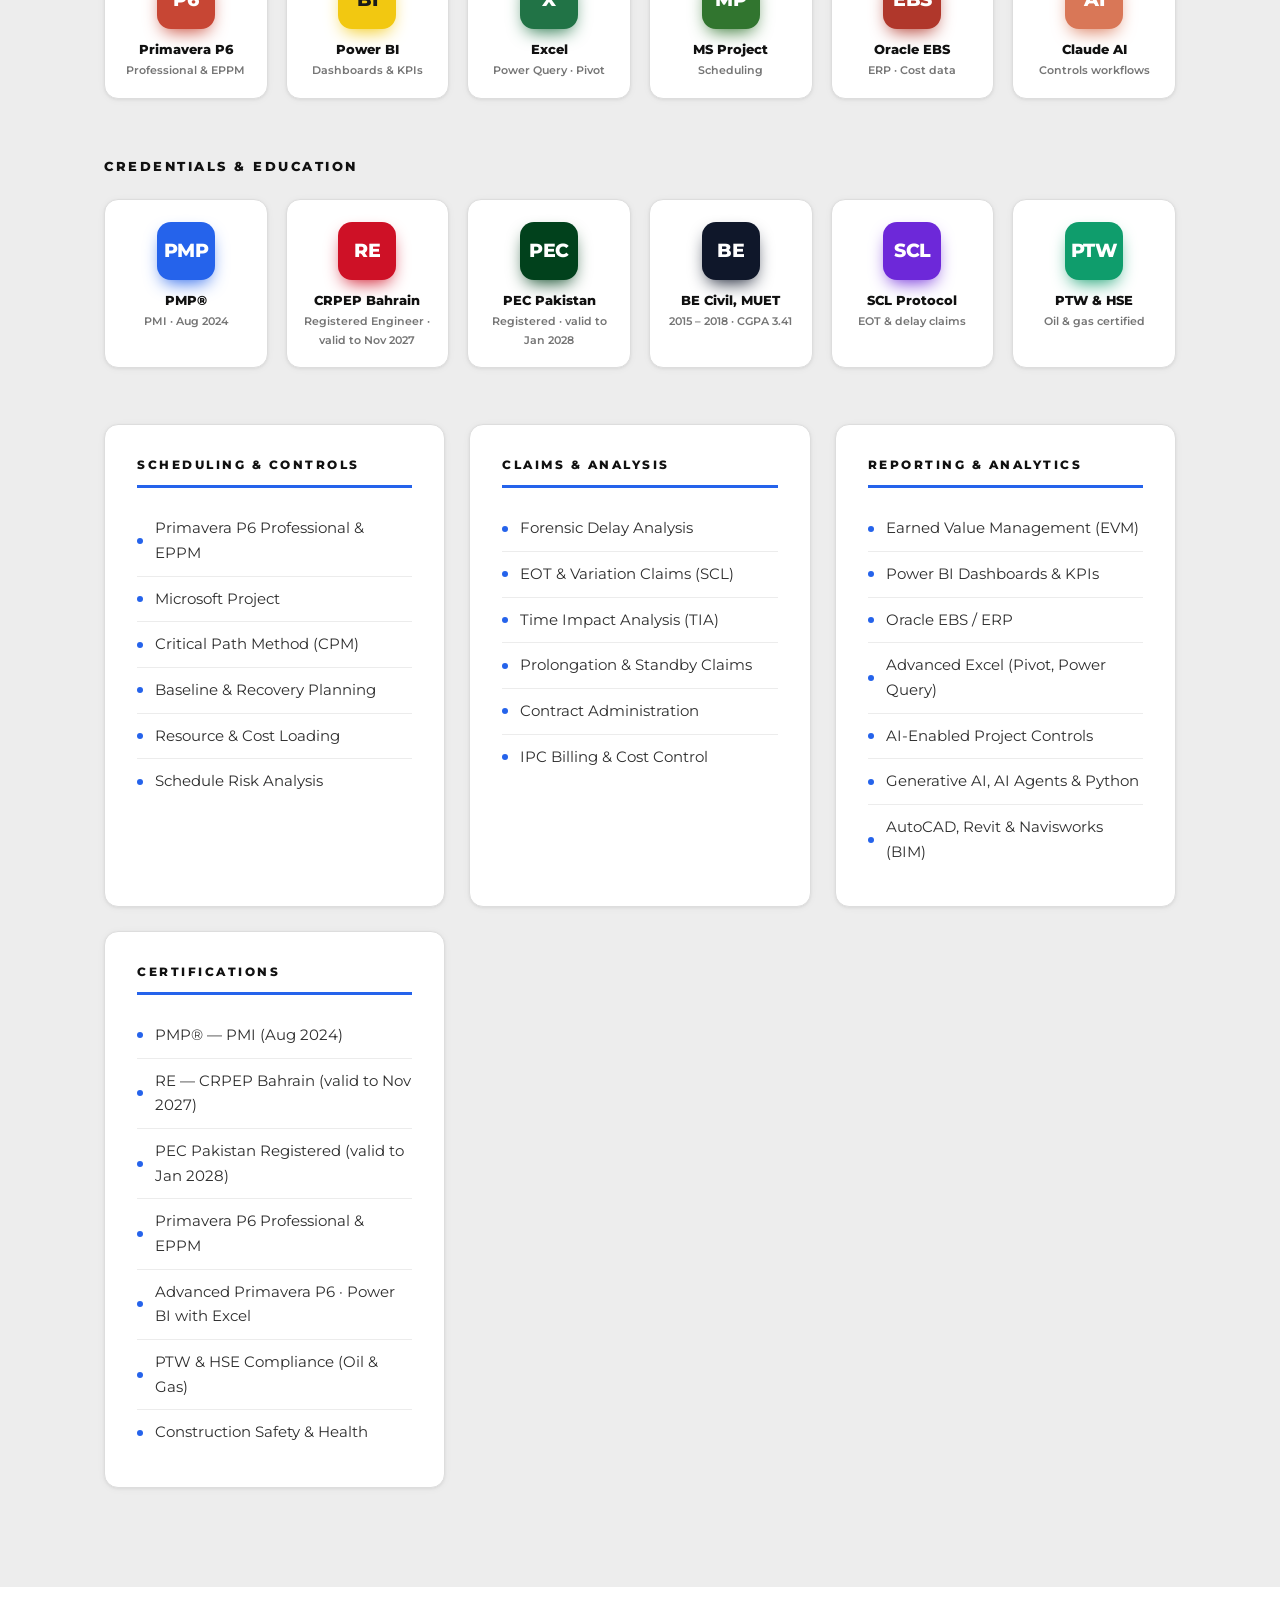
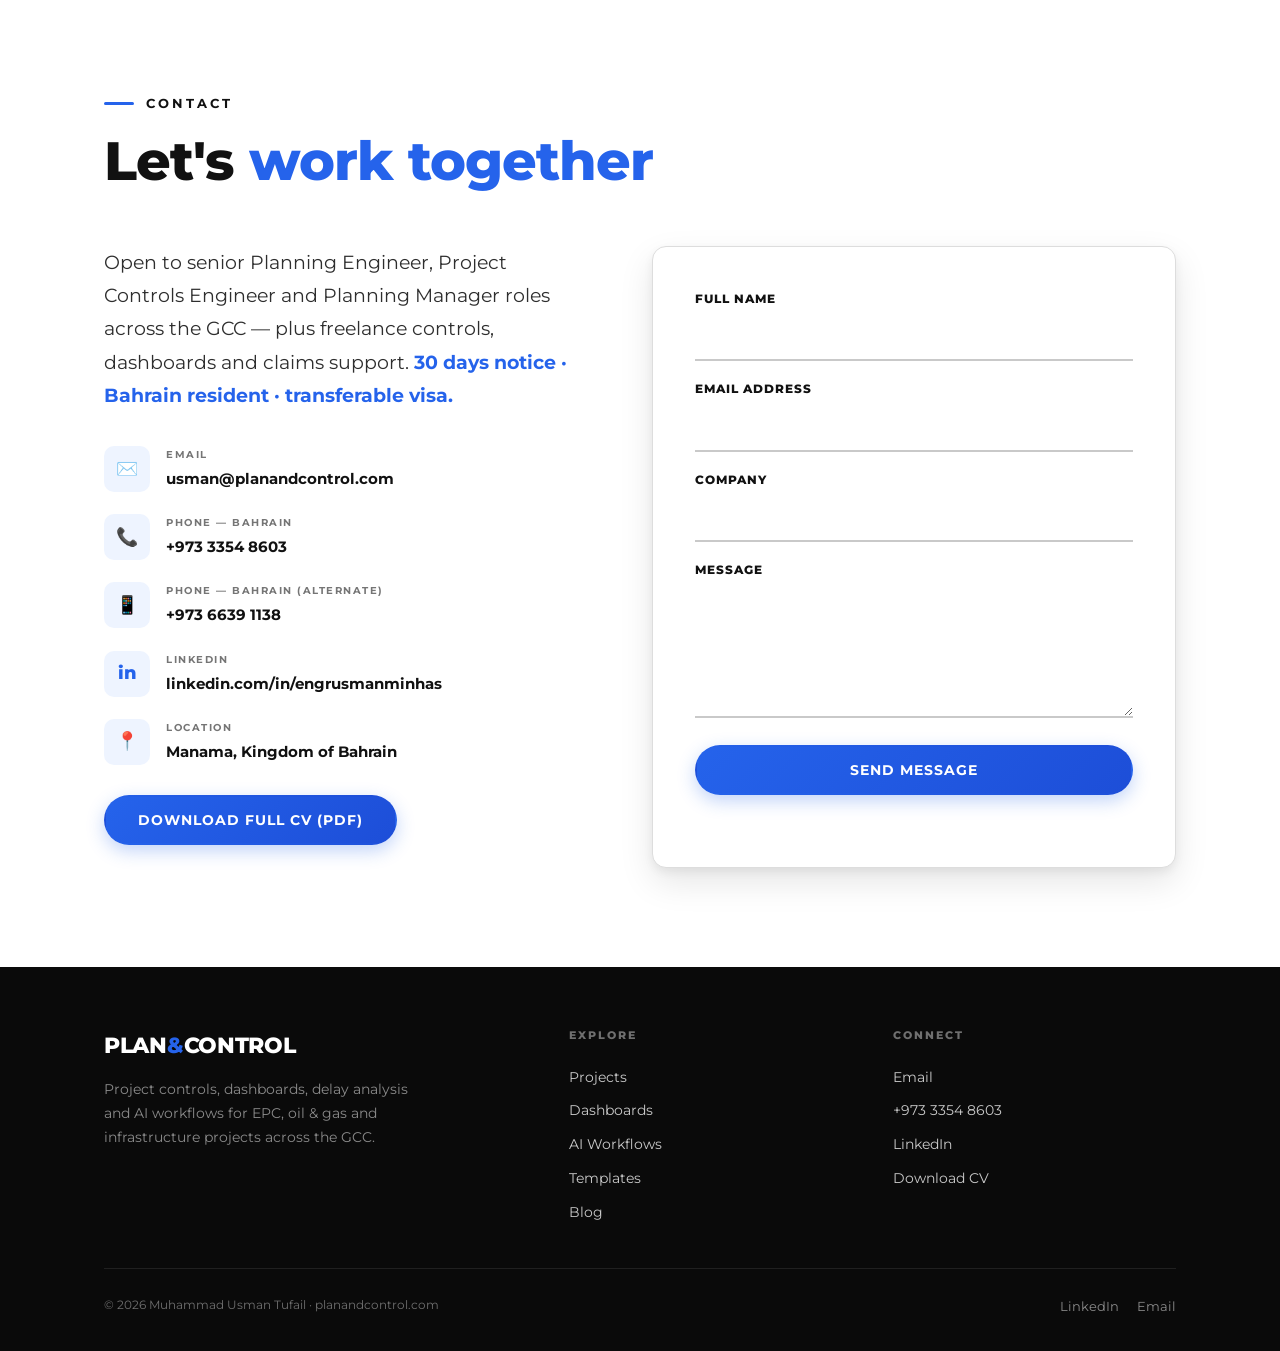
==== commit 581c76c1: "Replace downloadable CV with November 2026 version Swap Muhammad_Usman_CV.pdf for the current CV, ca" ====
--- a/index.html
+++ b/index.html
@@ -104,7 +104,7 @@
           </div>
           <div class="hero-cta">
             <a href="projects.html" class="btn-primary">View Projects</a>
-            <a href="Muhammad_Usman_CV.pdf" class="btn-ghost" download>Download CV</a>
+            <a href="Muhammad_Usman_CV.pdf?v=2" class="btn-ghost" download>Download CV</a>
           </div>
           <div class="socials">
             <a href="mailto:usman@planandcontrol.com" aria-label="Email" title="Email">@</a>
@@ -149,7 +149,7 @@
           <p>Certified <strong>PMP®</strong> and Bahrain-registered engineer with deep command of Primavera P6 / EPPM, Earned Value Management, forensic delay analysis, and Extension of Time claims under the SCL Protocol.</p>
           <p>Currently leading project controls at MCSC Bahrain on five concurrent <span class="g">BAPCO Energies</span> and <span class="g">ALBA</span> projects — owning planning, valuations, claims, dashboards and client reporting on a BHD 2.7M+ (~USD 7.2M) live portfolio, and building <span class="g">AI-assisted workflows</span> for project controls.</p>
           <div style="margin-top:28px; display:flex; gap:14px; flex-wrap:wrap;">
-            <a href="Muhammad_Usman_CV.pdf" class="btn-primary" download>Download Full CV</a>
+            <a href="Muhammad_Usman_CV.pdf?v=2" class="btn-primary" download>Download Full CV</a>
             <a href="ai-workflows.html" class="btn-ghost">Explore AI Workflows</a>
           </div>
         </div>
@@ -392,9 +392,10 @@
           <p class="lead" style="margin-bottom:34px;">Open to senior Planning Engineer, Project Controls Engineer and Planning Manager roles across the GCC — plus freelance controls, dashboards and claims support. <strong style="color:var(--accent)">30 days notice · Bahrain resident · transferable visa.</strong></p>
           <div class="c-row"><div class="c-icon">✉️</div><div><span class="c-sub">Email</span><a href="mailto:usman@planandcontrol.com" class="c-val">usman@planandcontrol.com</a></div></div>
           <div class="c-row"><div class="c-icon">📞</div><div><span class="c-sub">Phone — Bahrain</span><a href="tel:+97333548603" class="c-val">+973 3354 8603</a></div></div>
+          <div class="c-row"><div class="c-icon">📱</div><div><span class="c-sub">Phone — Bahrain (alternate)</span><a href="tel:+97366391138" class="c-val">+973 6639 1138</a></div></div>
           <div class="c-row"><div class="c-icon">in</div><div><span class="c-sub">LinkedIn</span><a href="https://linkedin.com/in/engrusmanminhas" target="_blank" rel="noopener" class="c-val">linkedin.com/in/engrusmanminhas</a></div></div>
           <div class="c-row"><div class="c-icon">📍</div><div><span class="c-sub">Location</span><span class="c-val">Manama, Kingdom of Bahrain</span></div></div>
-          <div style="margin-top:30px;"><a href="Muhammad_Usman_CV.pdf" class="btn-primary" download>Download Full CV (PDF)</a></div>
+          <div style="margin-top:30px;"><a href="Muhammad_Usman_CV.pdf?v=2" class="btn-primary" download>Download Full CV (PDF)</a></div>
         </div>
         <div class="reveal-r">
           <form class="form-card" data-ajax action="https://formspree.io/f/mqejrgpv" method="POST">
@@ -433,7 +434,7 @@
           <a href="mailto:usman@planandcontrol.com">Email</a>
           <a href="tel:+97333548603">+973 3354 8603</a>
           <a href="https://linkedin.com/in/engrusmanminhas" target="_blank" rel="noopener">LinkedIn</a>
-          <a href="Muhammad_Usman_CV.pdf" download>Download CV</a>
+          <a href="Muhammad_Usman_CV.pdf?v=2" download>Download CV</a>
         </div>
       </div>
       <div class="footer-bottom">
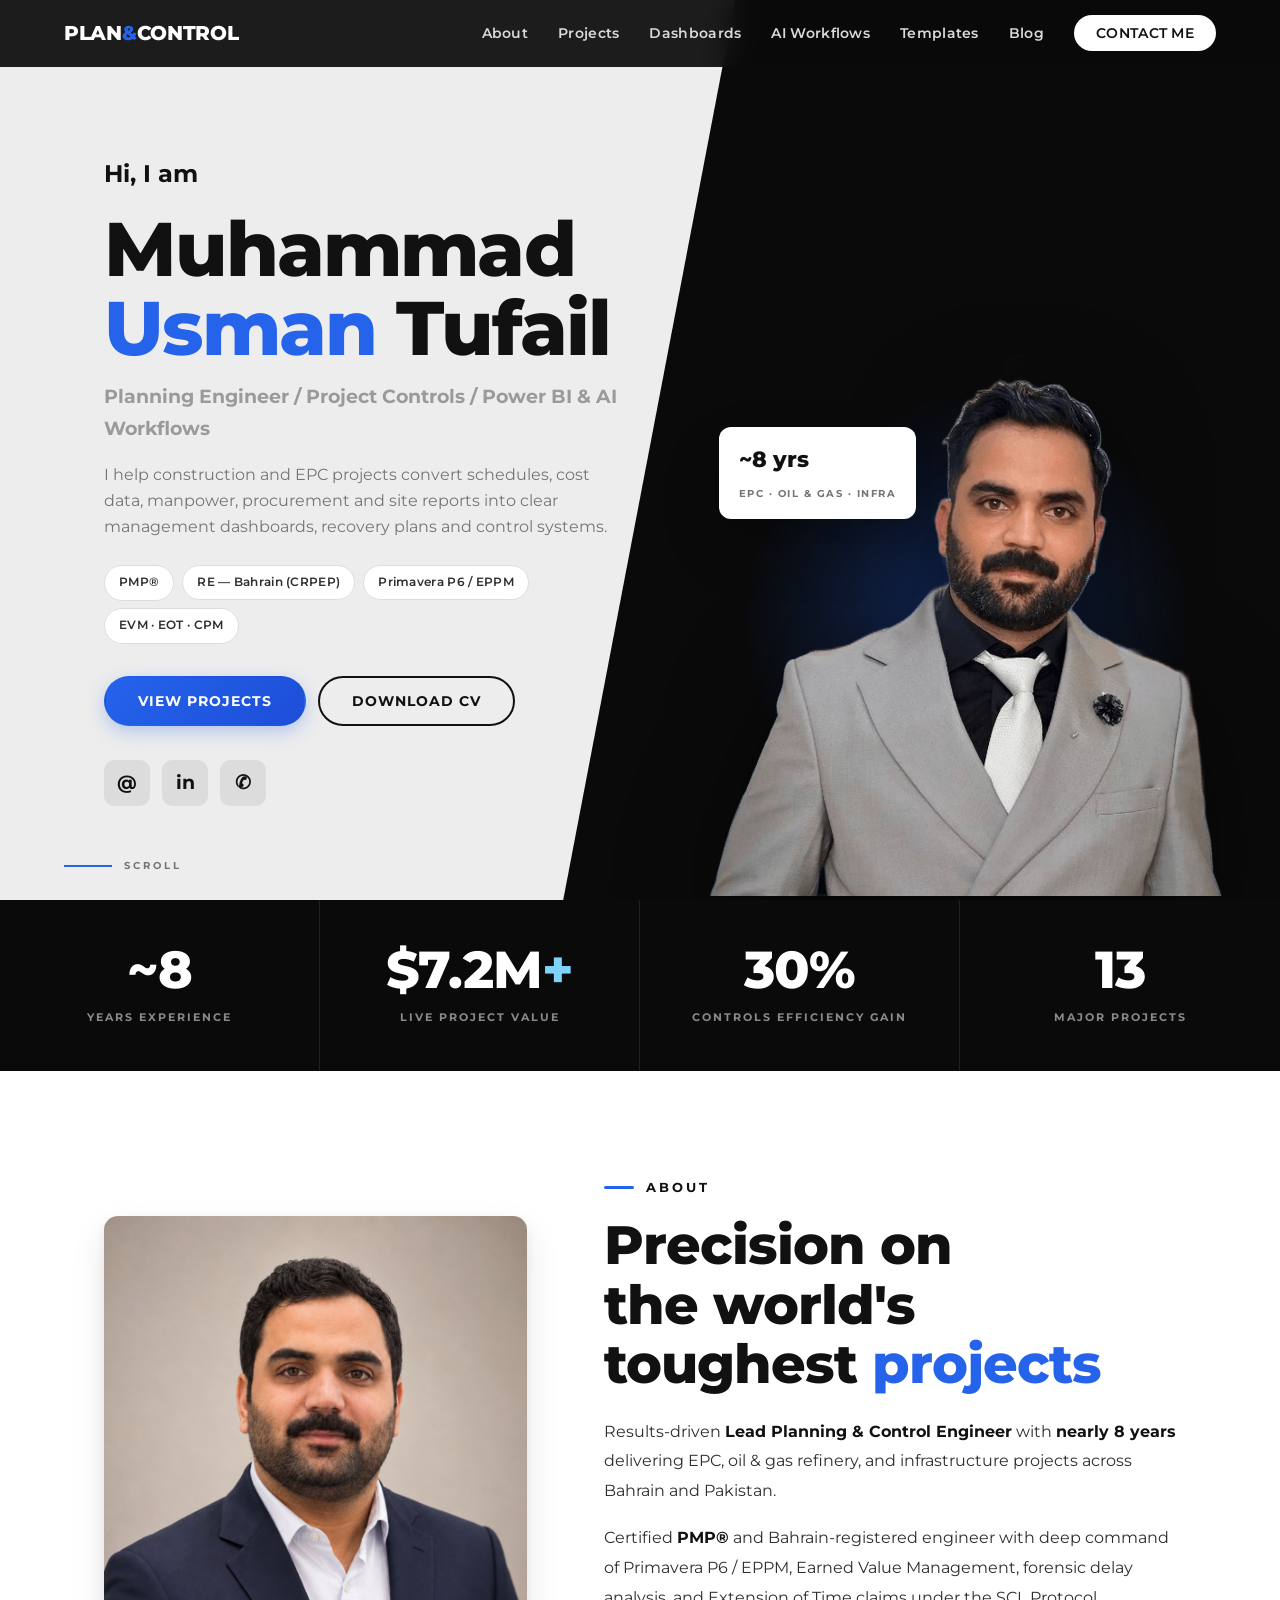
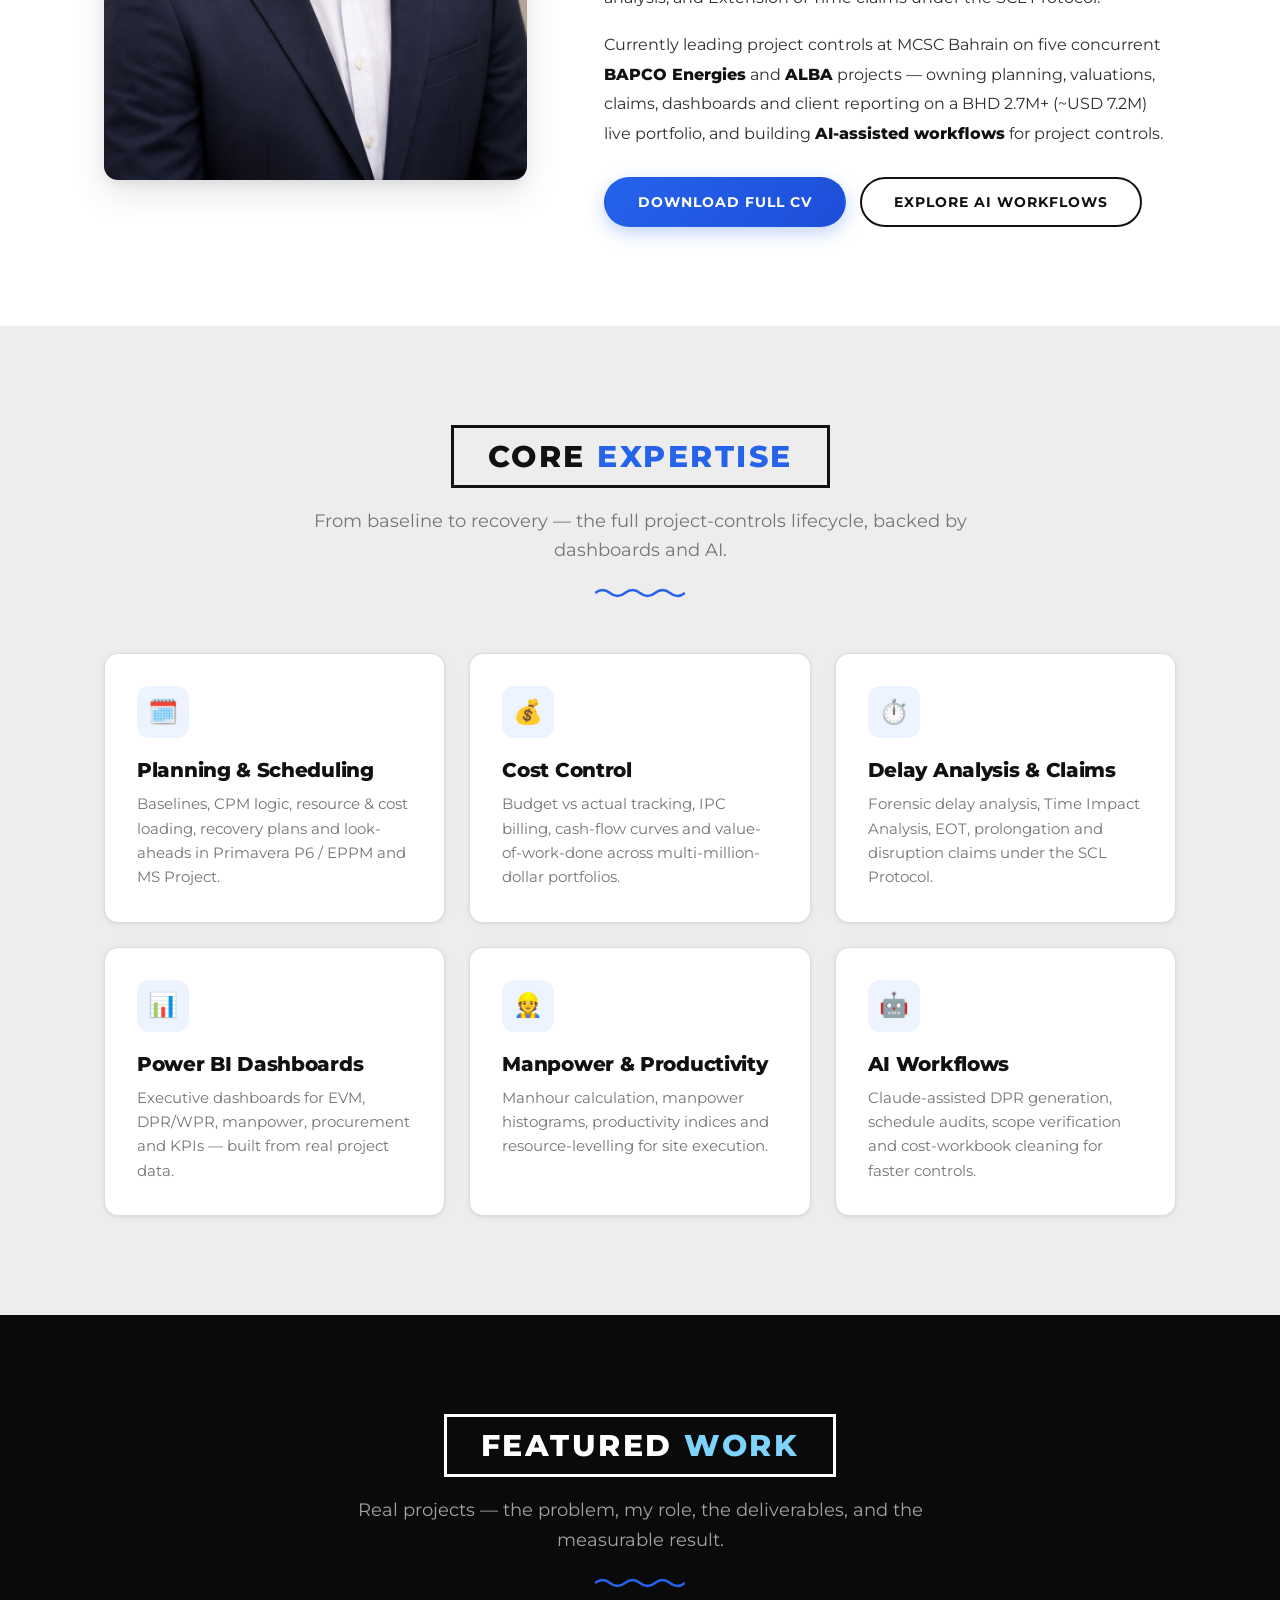
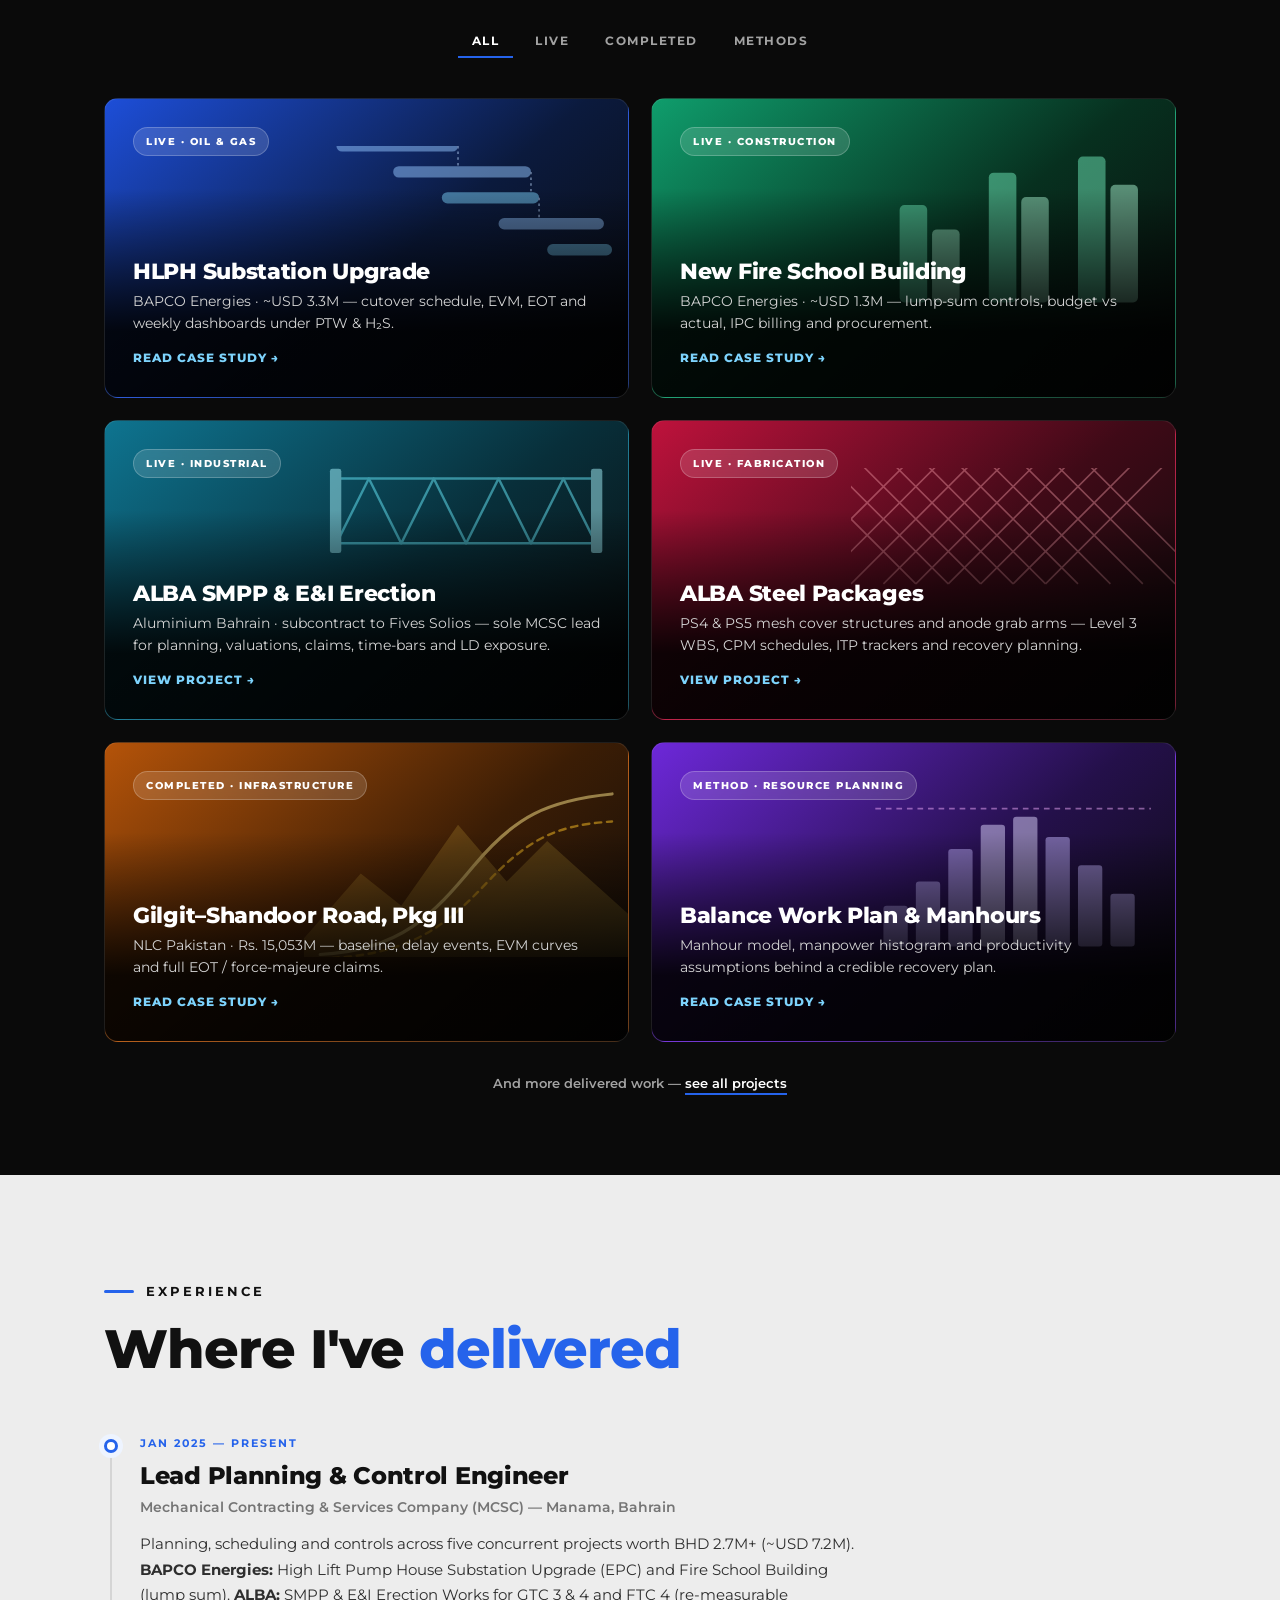
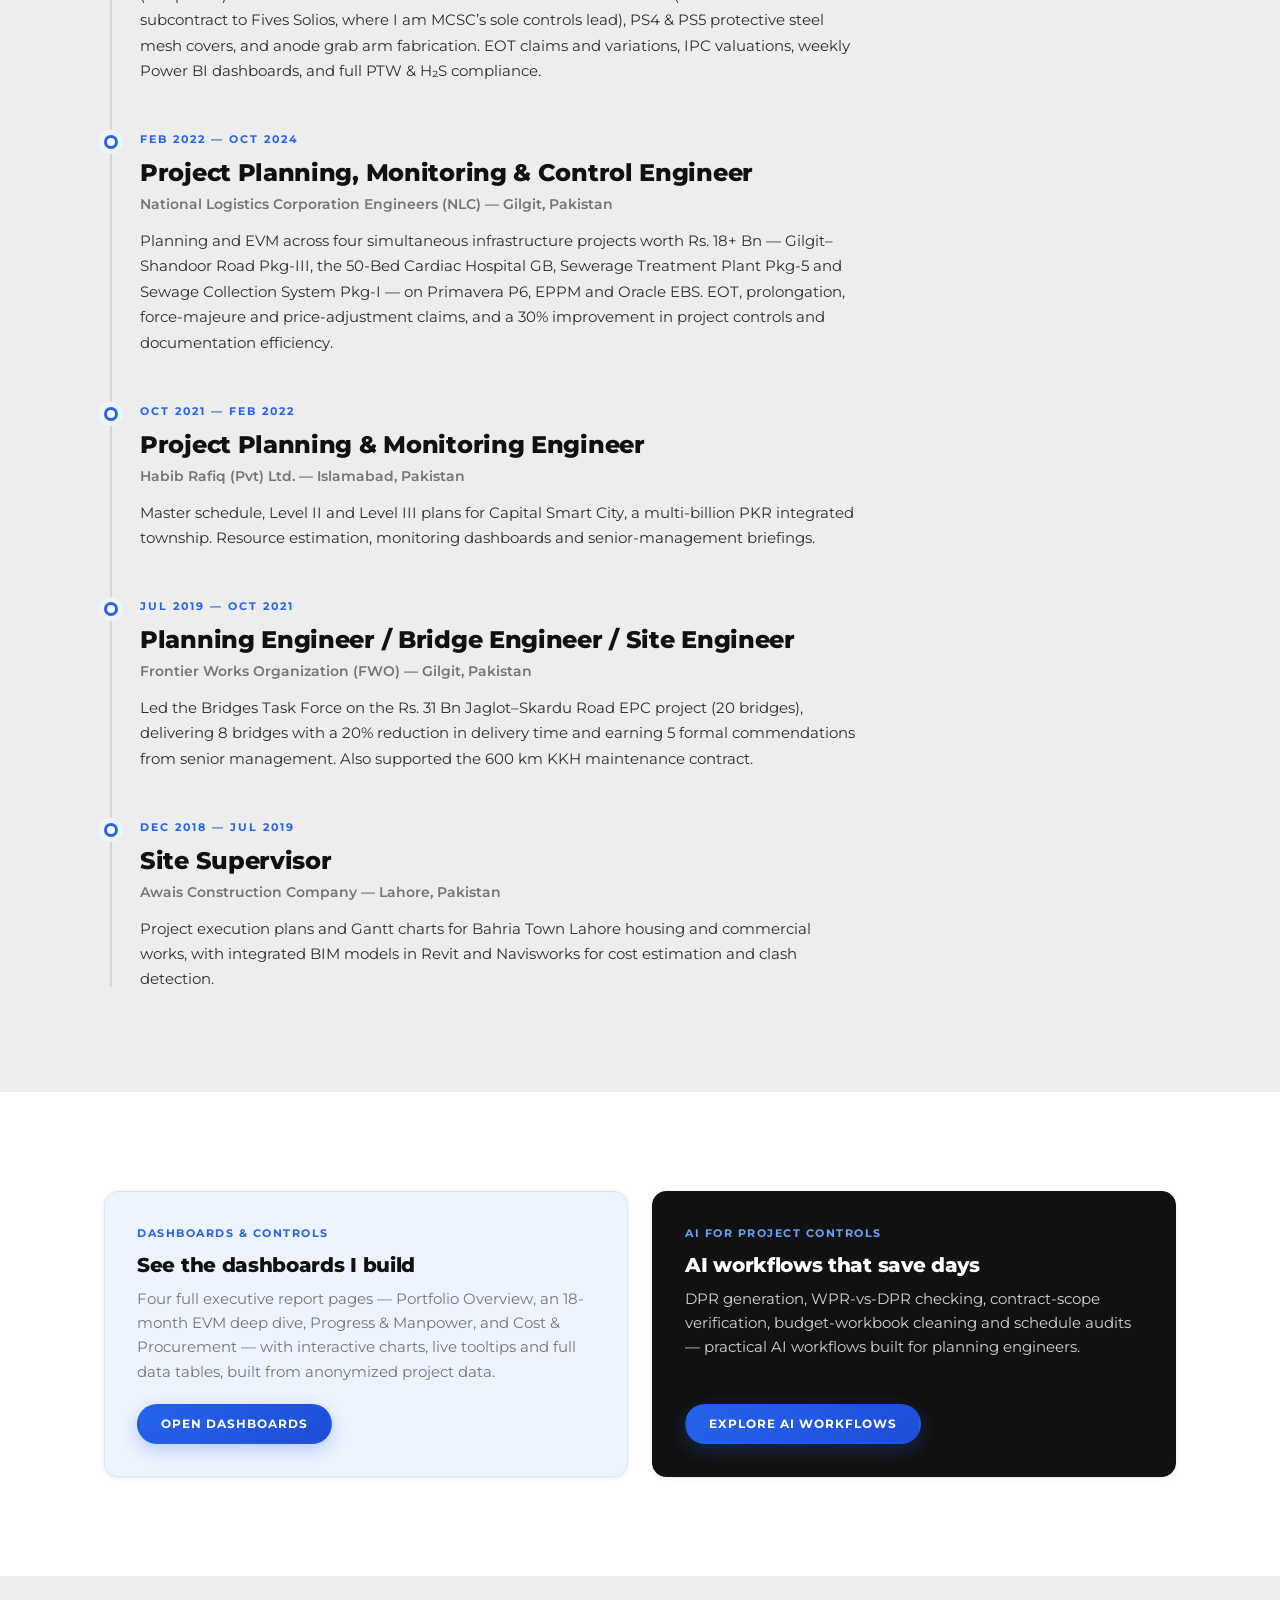
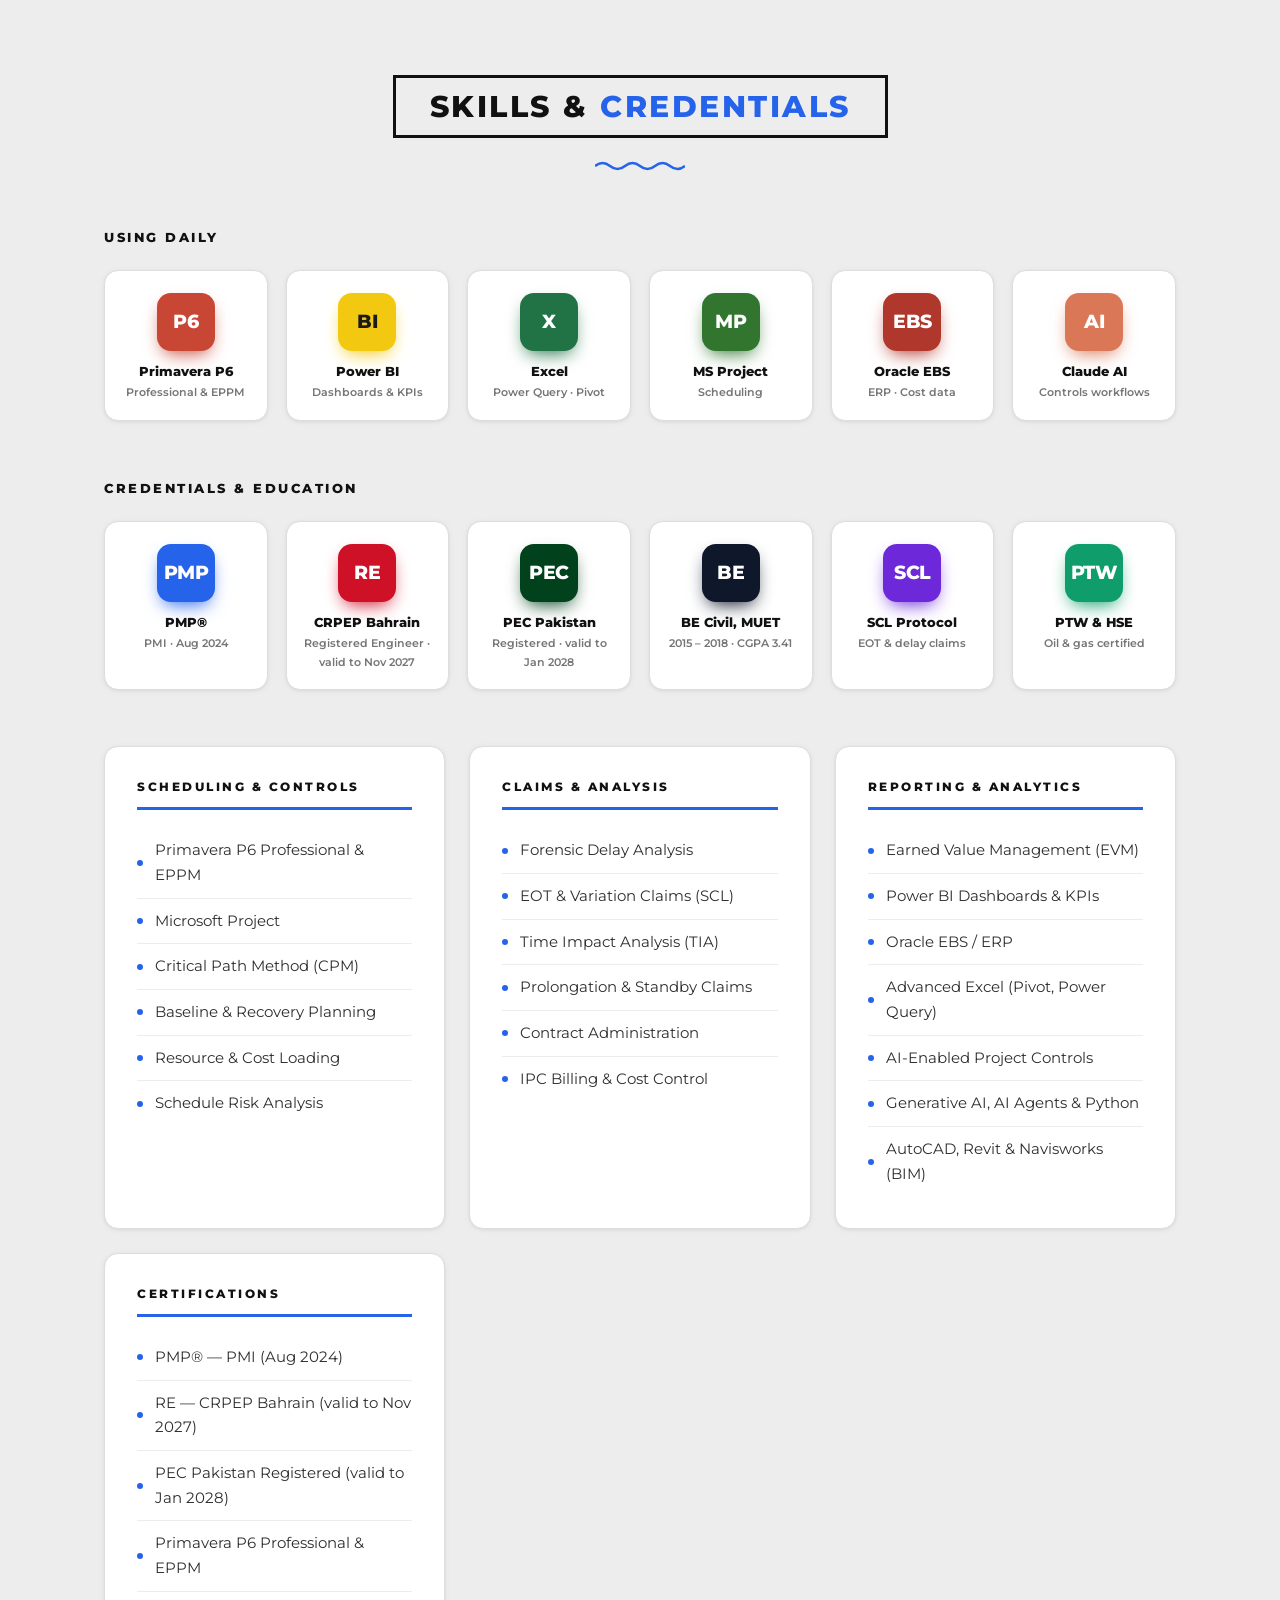
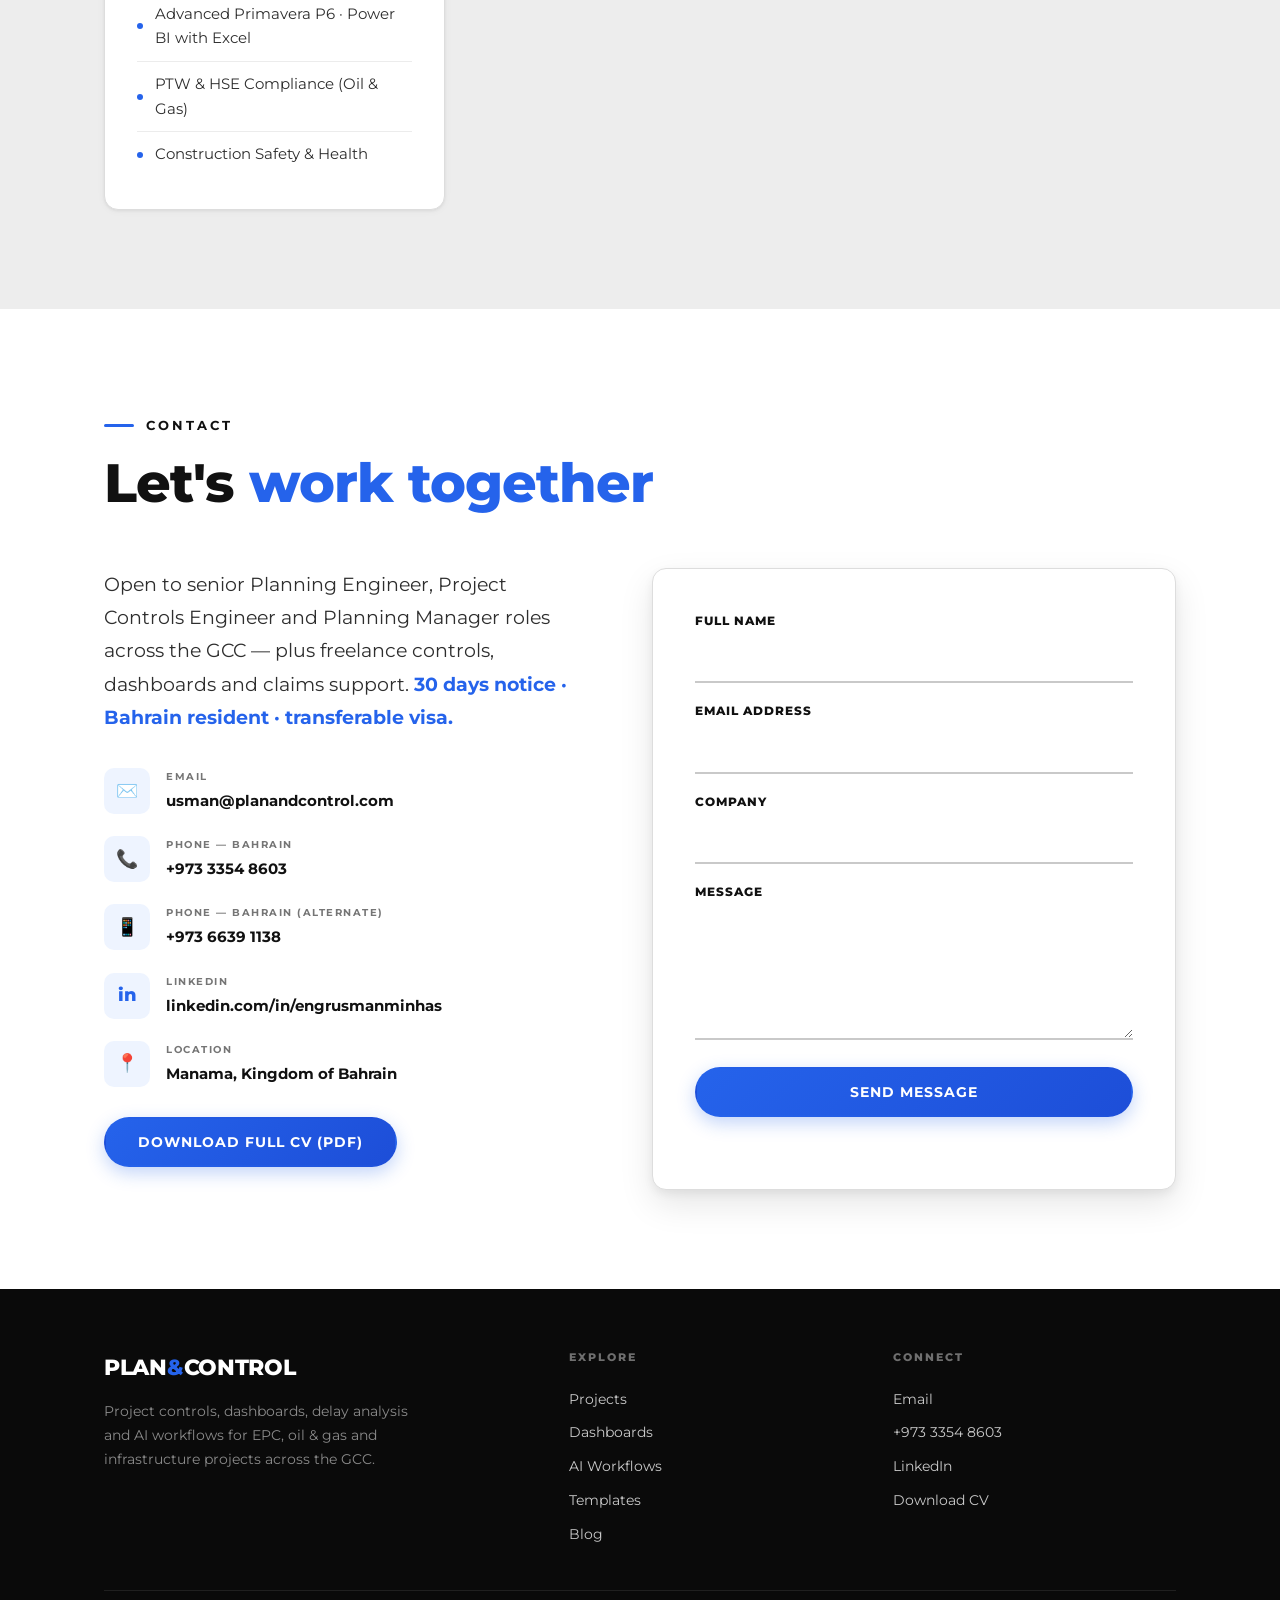
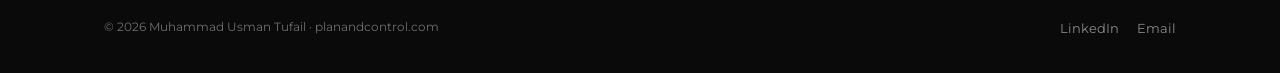
==== commit 3b1b21b3: "Add ALBA and earlier projects to Projects page and home Home "Featured work" gains two live ALBA til" ====
--- a/index.html
+++ b/index.html
@@ -209,6 +209,25 @@
           <p>BAPCO Energies · ~USD 1.3M — lump-sum controls, budget vs actual, IPC billing and procurement.</p>
           <span class="p-go">Read case study →</span>
         </a>
+        <a href="projects.html#alba" class="p-tile reveal" data-cat="live" style="--tile-bg: linear-gradient(140deg, #0e7490 0%, #082f3a 55%, #0a0a0a 100%);">
+          <svg class="p-art" viewBox="0 0 400 300" preserveAspectRatio="xMidYMid slice" aria-hidden="true">
+            <g stroke="#67e8f9" stroke-width="3" fill="none" stroke-linejoin="round"><path d="M40 140 H360 M40 60 H360"/><path d="M40 140 L80 60 L120 140 L160 60 L200 140 L240 60 L280 140 L320 60 L360 140"/></g>
+            <g fill="#a5f3fc"><rect x="32" y="48" width="14" height="104" rx="3"/><rect x="354" y="48" width="14" height="104" rx="3"/></g>
+          </svg>
+          <span class="p-tag">Live · Industrial</span>
+          <h3>ALBA SMPP &amp; E&amp;I Erection</h3>
+          <p>Aluminium Bahrain · subcontract to Fives Solios — sole MCSC lead for planning, valuations, claims, time-bars and LD exposure.</p>
+          <span class="p-go">View project →</span>
+        </a>
+        <a href="projects.html#alba" class="p-tile reveal" data-cat="live" style="--tile-bg: linear-gradient(140deg, #be123c 0%, #3f0a17 55%, #0a0a0a 100%);">
+          <svg class="p-art" viewBox="0 0 400 300" preserveAspectRatio="xMidYMid slice" aria-hidden="true">
+            <path d="M80 30 L-80 190 M120 30 L-40 190 M160 30 L0 190 M200 30 L40 190 M240 30 L80 190 M280 30 L120 190 M320 30 L160 190 M360 30 L200 190 M400 30 L240 190 M-80 30 L80 190 M-40 30 L120 190 M0 30 L160 190 M40 30 L200 190 M80 30 L240 190 M120 30 L280 190 M160 30 L320 190 M200 30 L360 190 M240 30 L400 190 M280 30 L440 190" stroke="#fda4af" stroke-width="2" fill="none" opacity=".8"/>
+          </svg>
+          <span class="p-tag">Live · Fabrication</span>
+          <h3>ALBA Steel Packages</h3>
+          <p>PS4 &amp; PS5 mesh cover structures and anode grab arms — Level 3 WBS, CPM schedules, ITP trackers and recovery planning.</p>
+          <span class="p-go">View project →</span>
+        </a>
         <a href="case-gilgit.html" class="p-tile reveal" data-cat="completed" style="--tile-bg: linear-gradient(140deg, #b45309 0%, #3b1d05 55%, #0a0a0a 100%);">
           <svg class="p-art" viewBox="0 0 400 300" preserveAspectRatio="xMidYMid slice" aria-hidden="true">
             <path d="M0 230 L70 150 L120 190 L190 90 L250 160 L300 110 L400 200 V300 H0Z" fill="#fcd34d" opacity=".35"/>
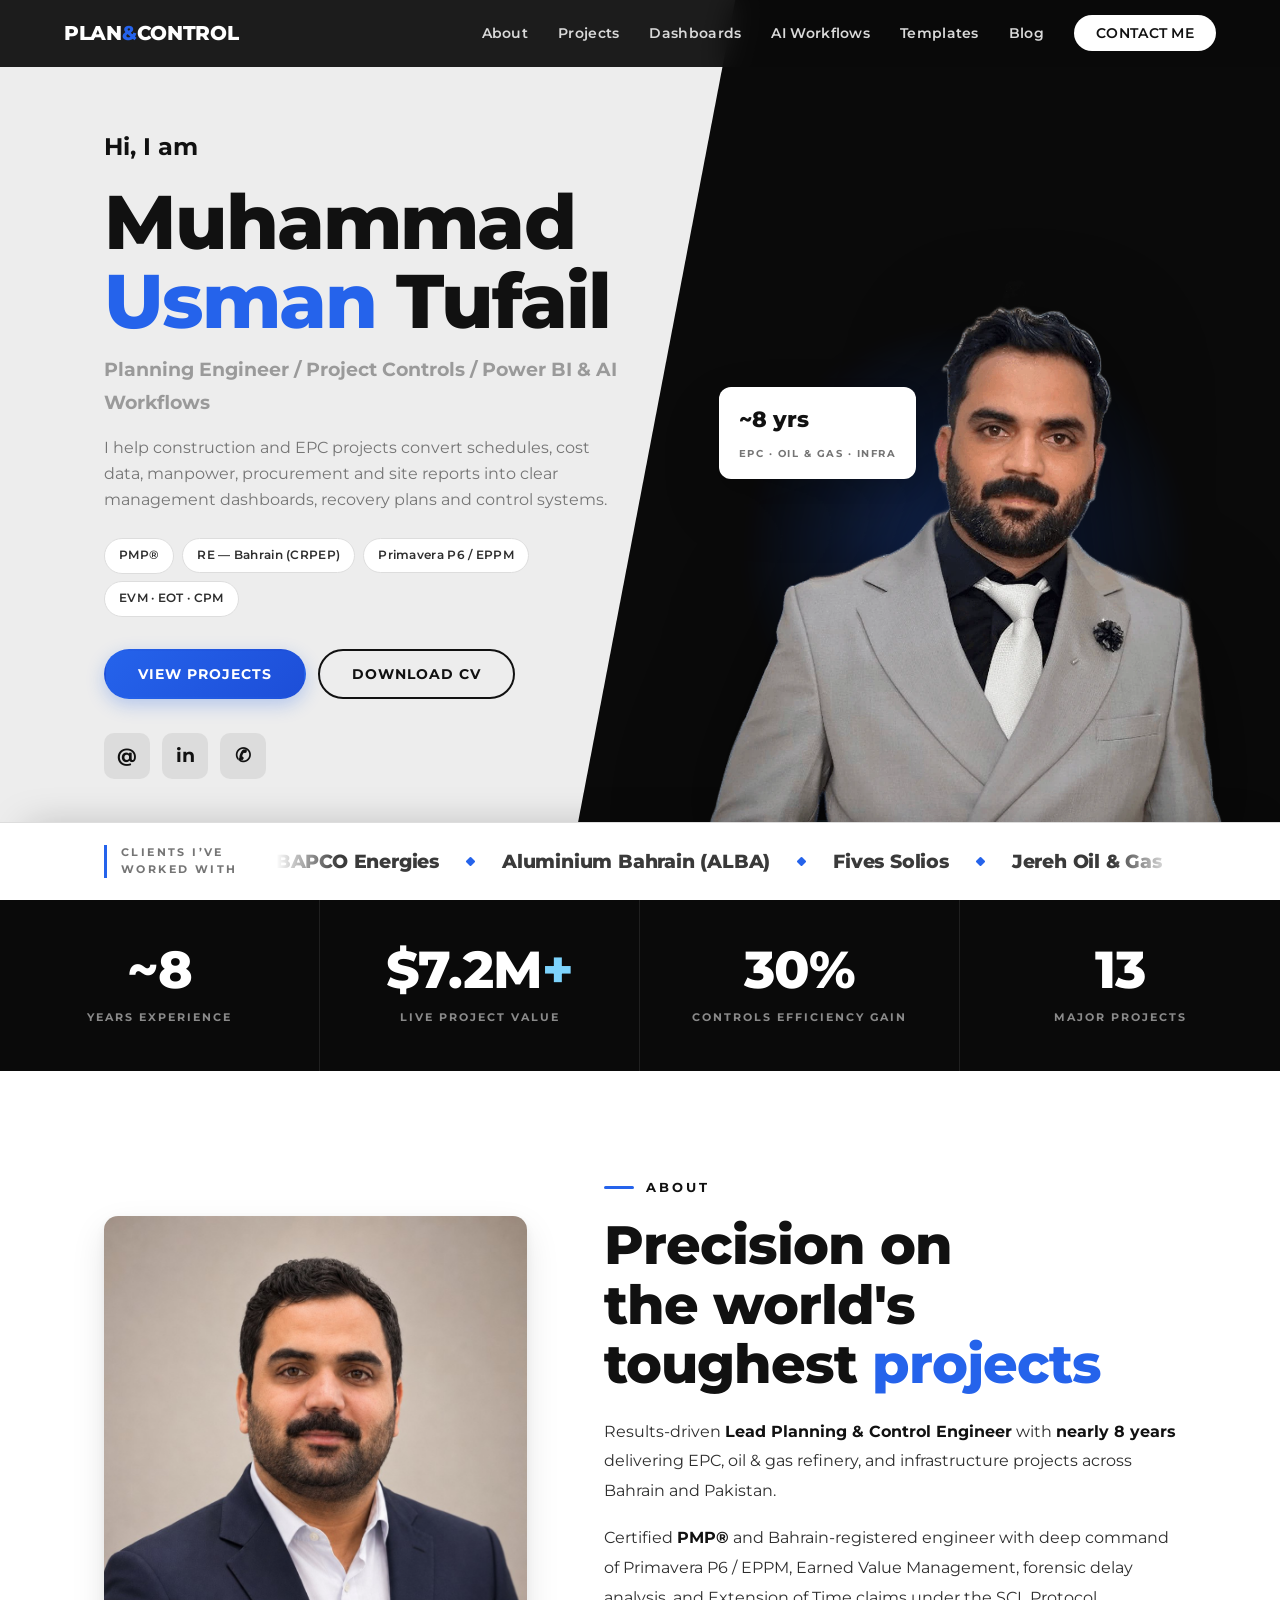
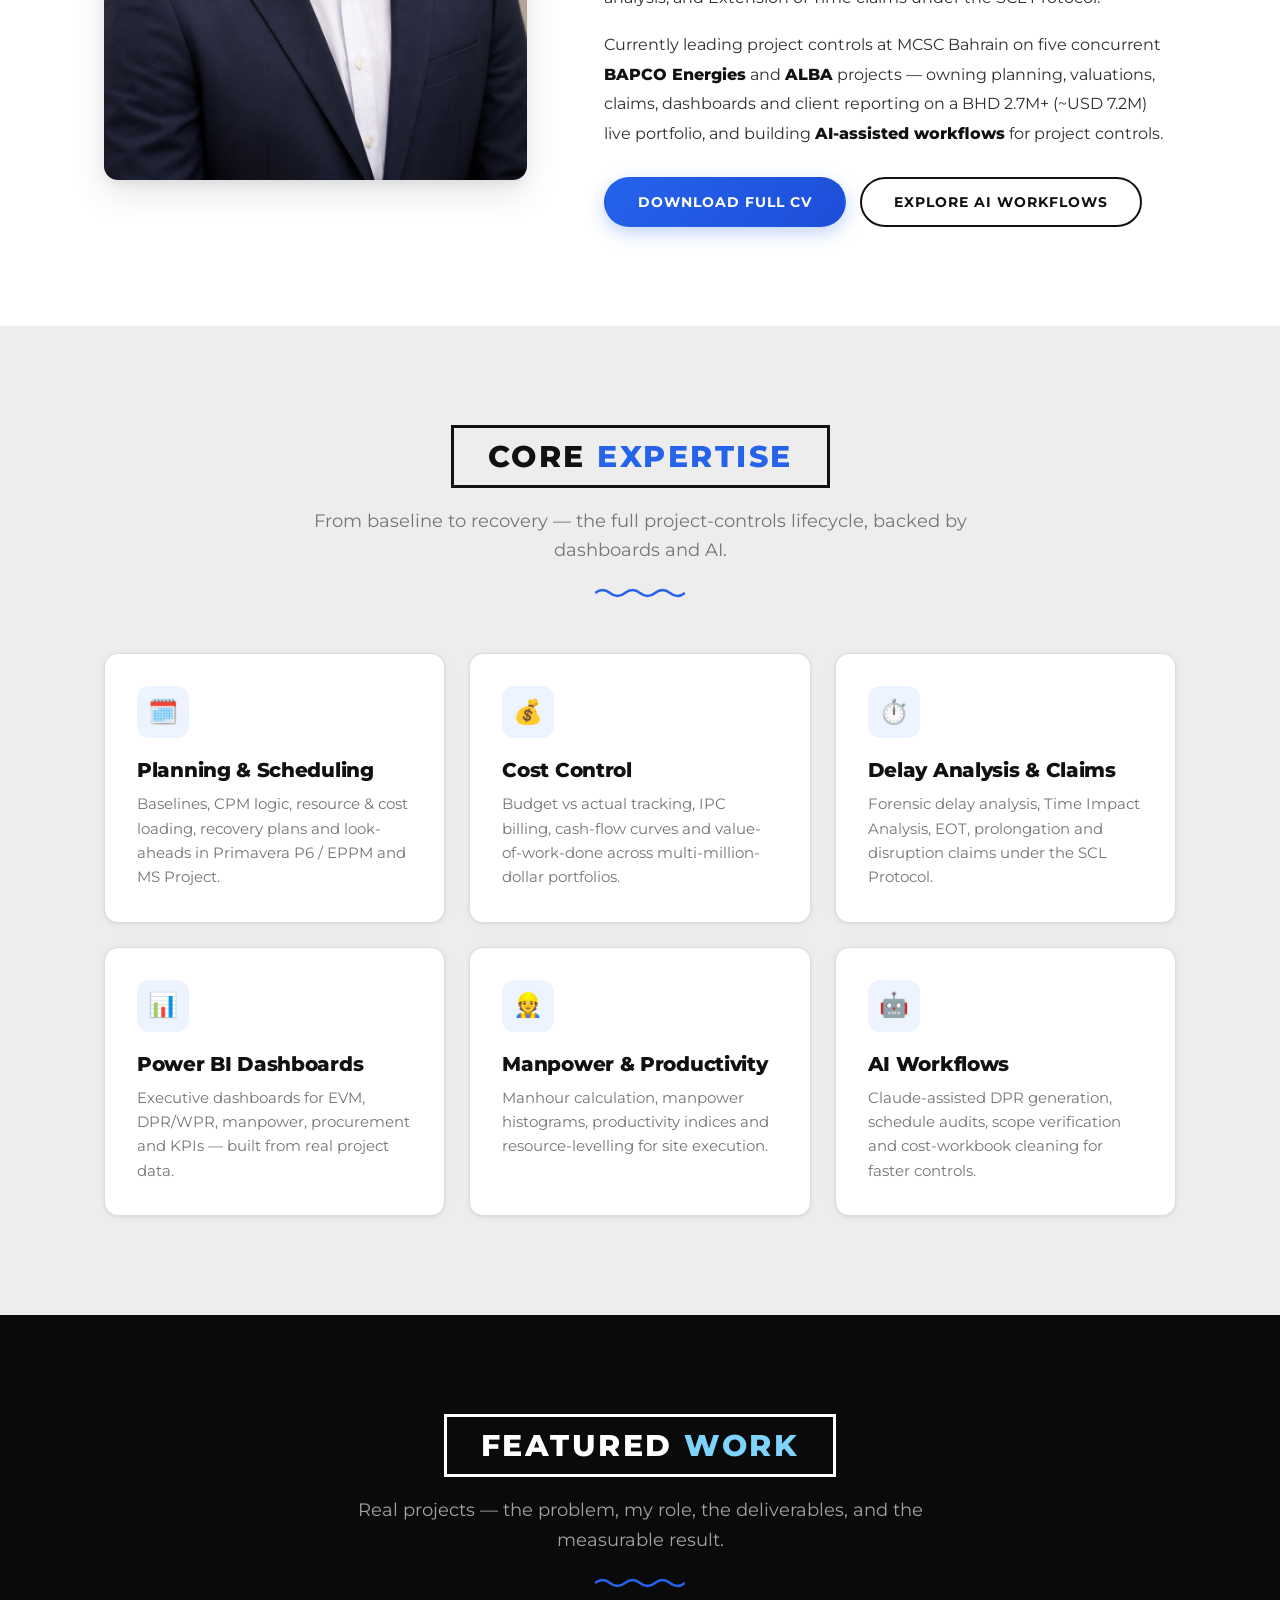
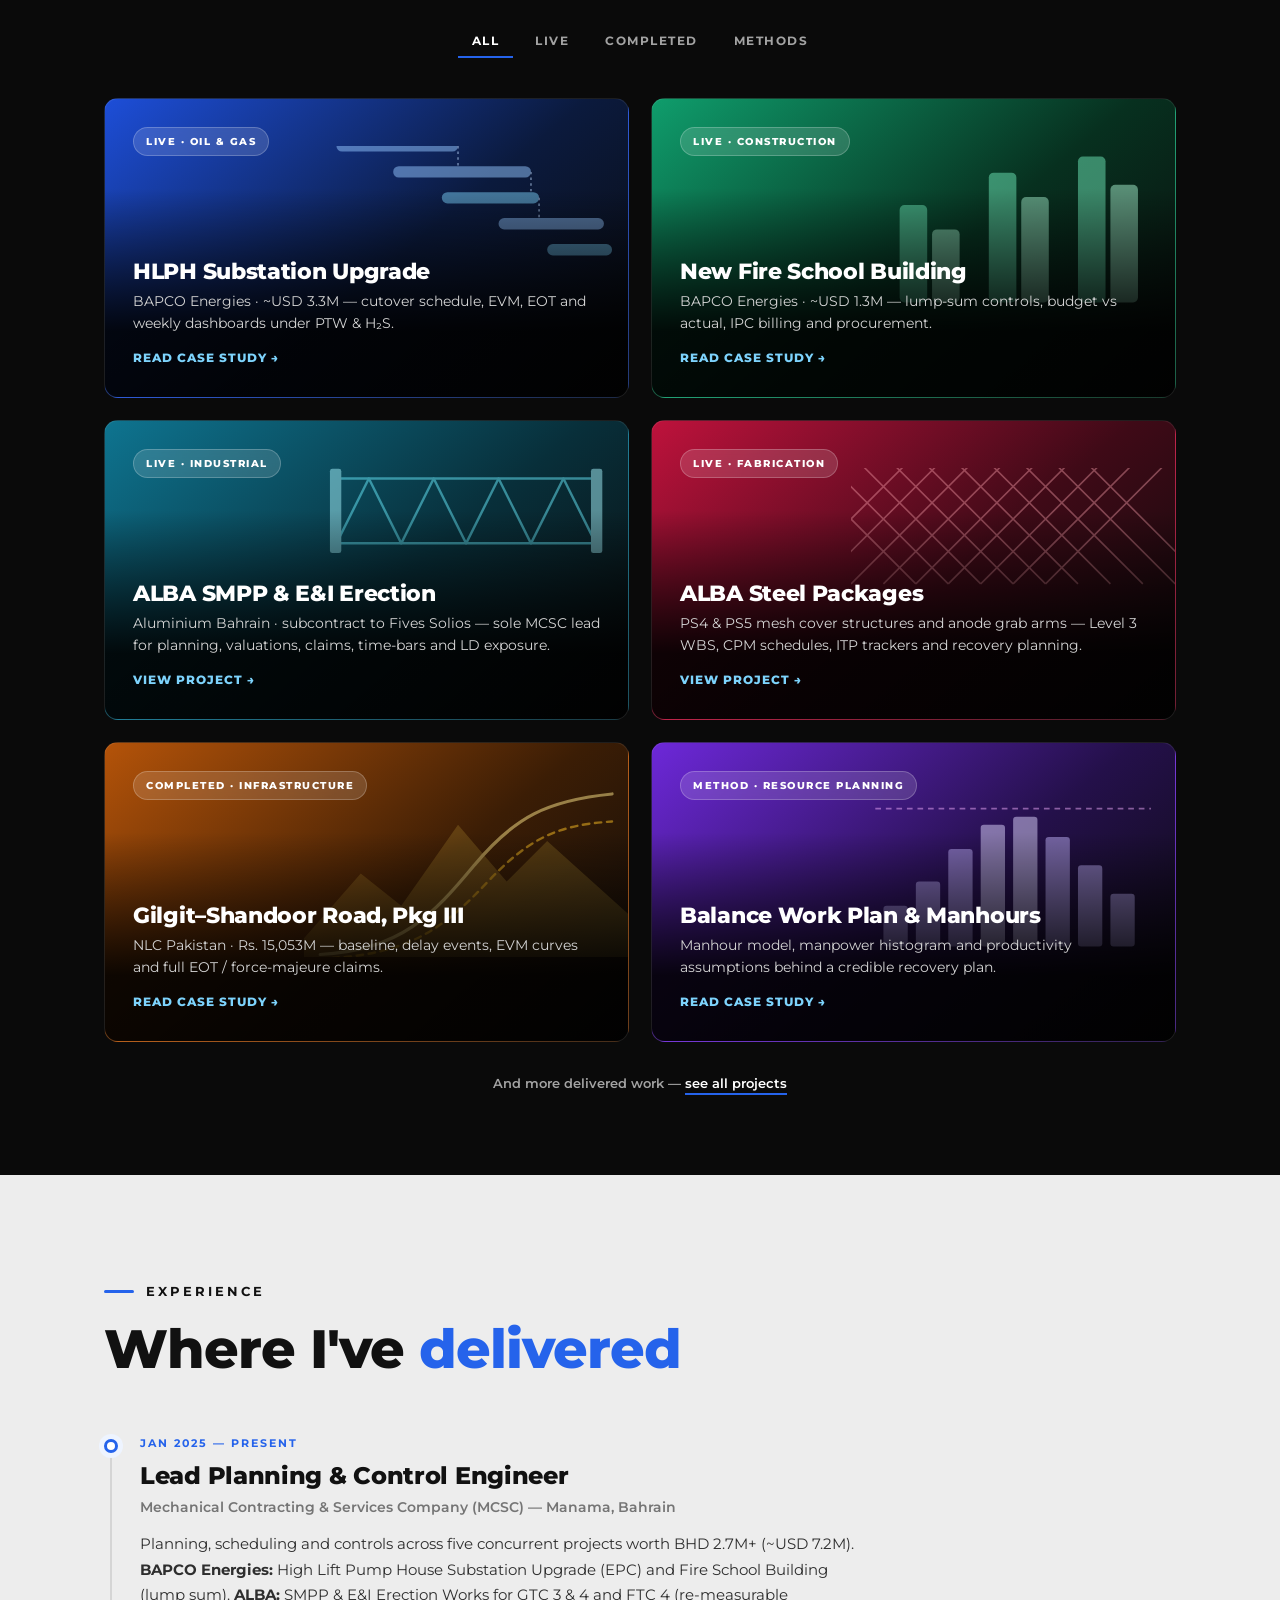
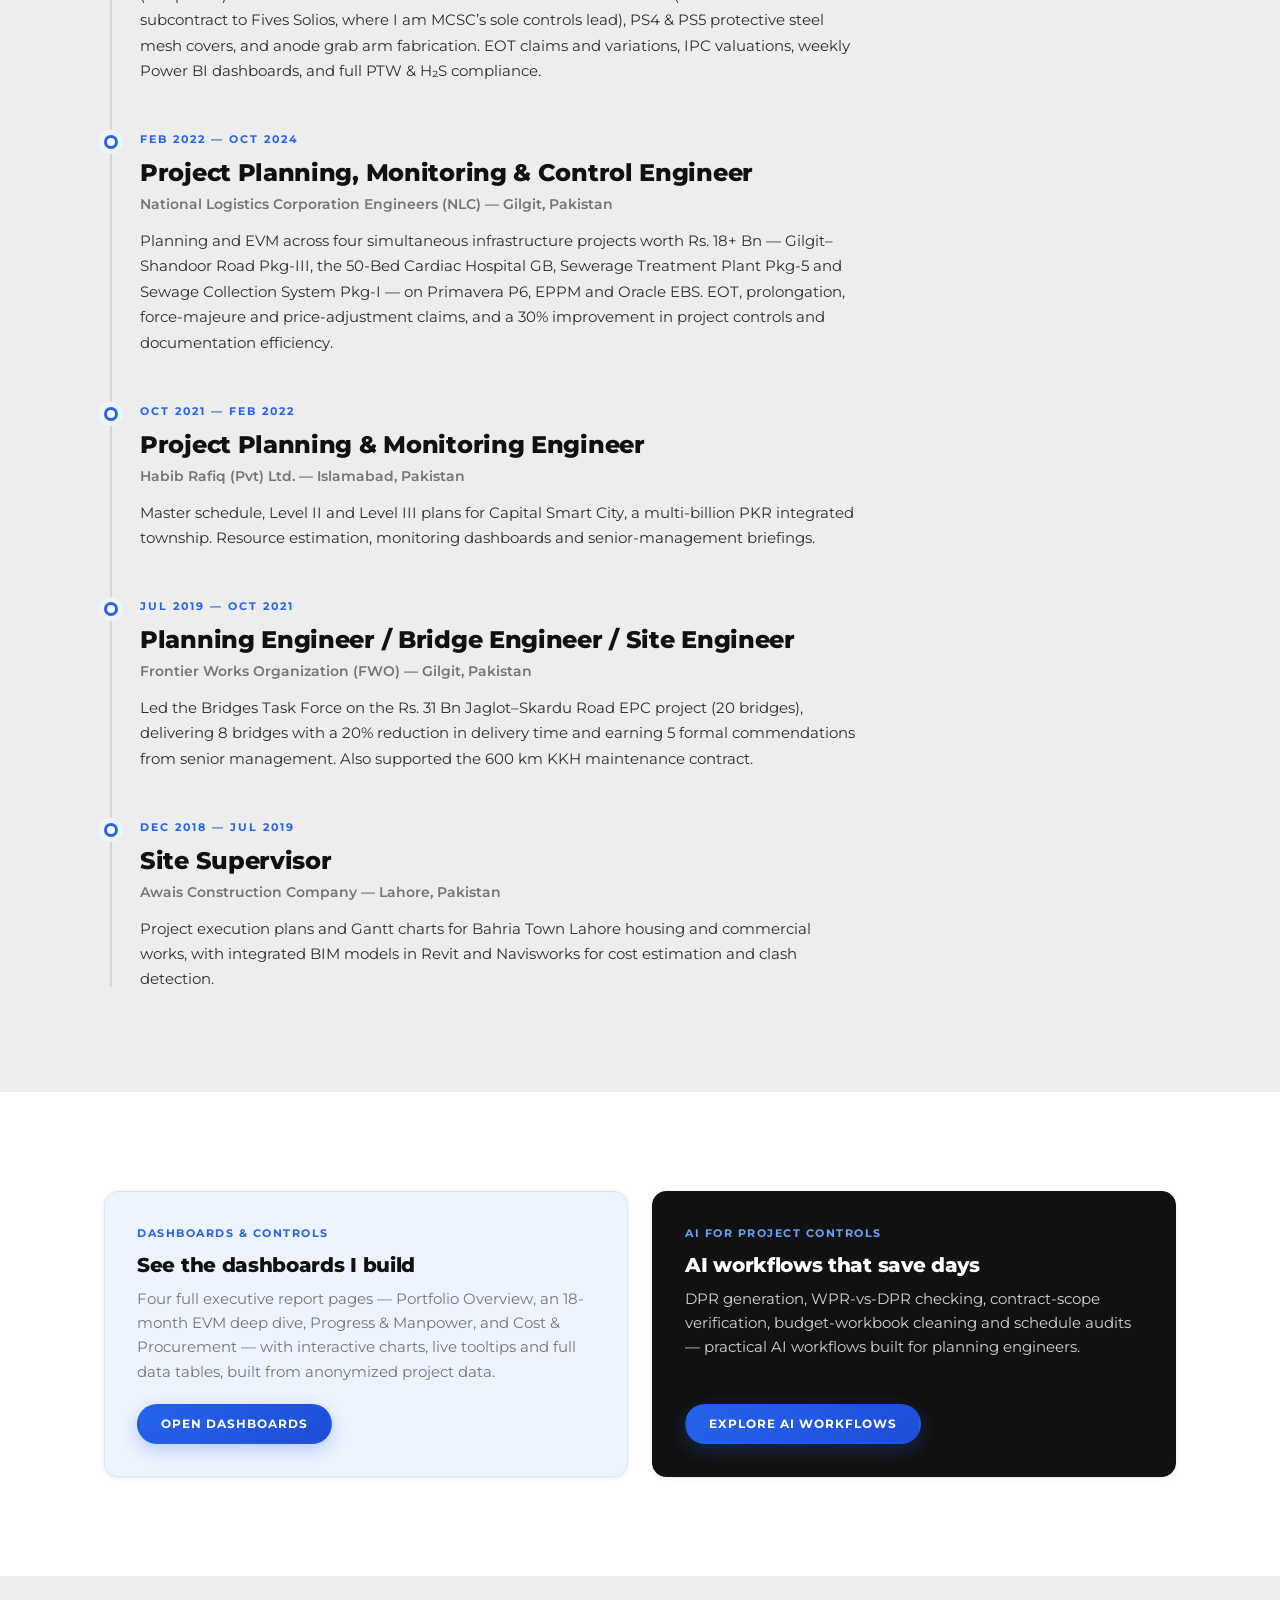
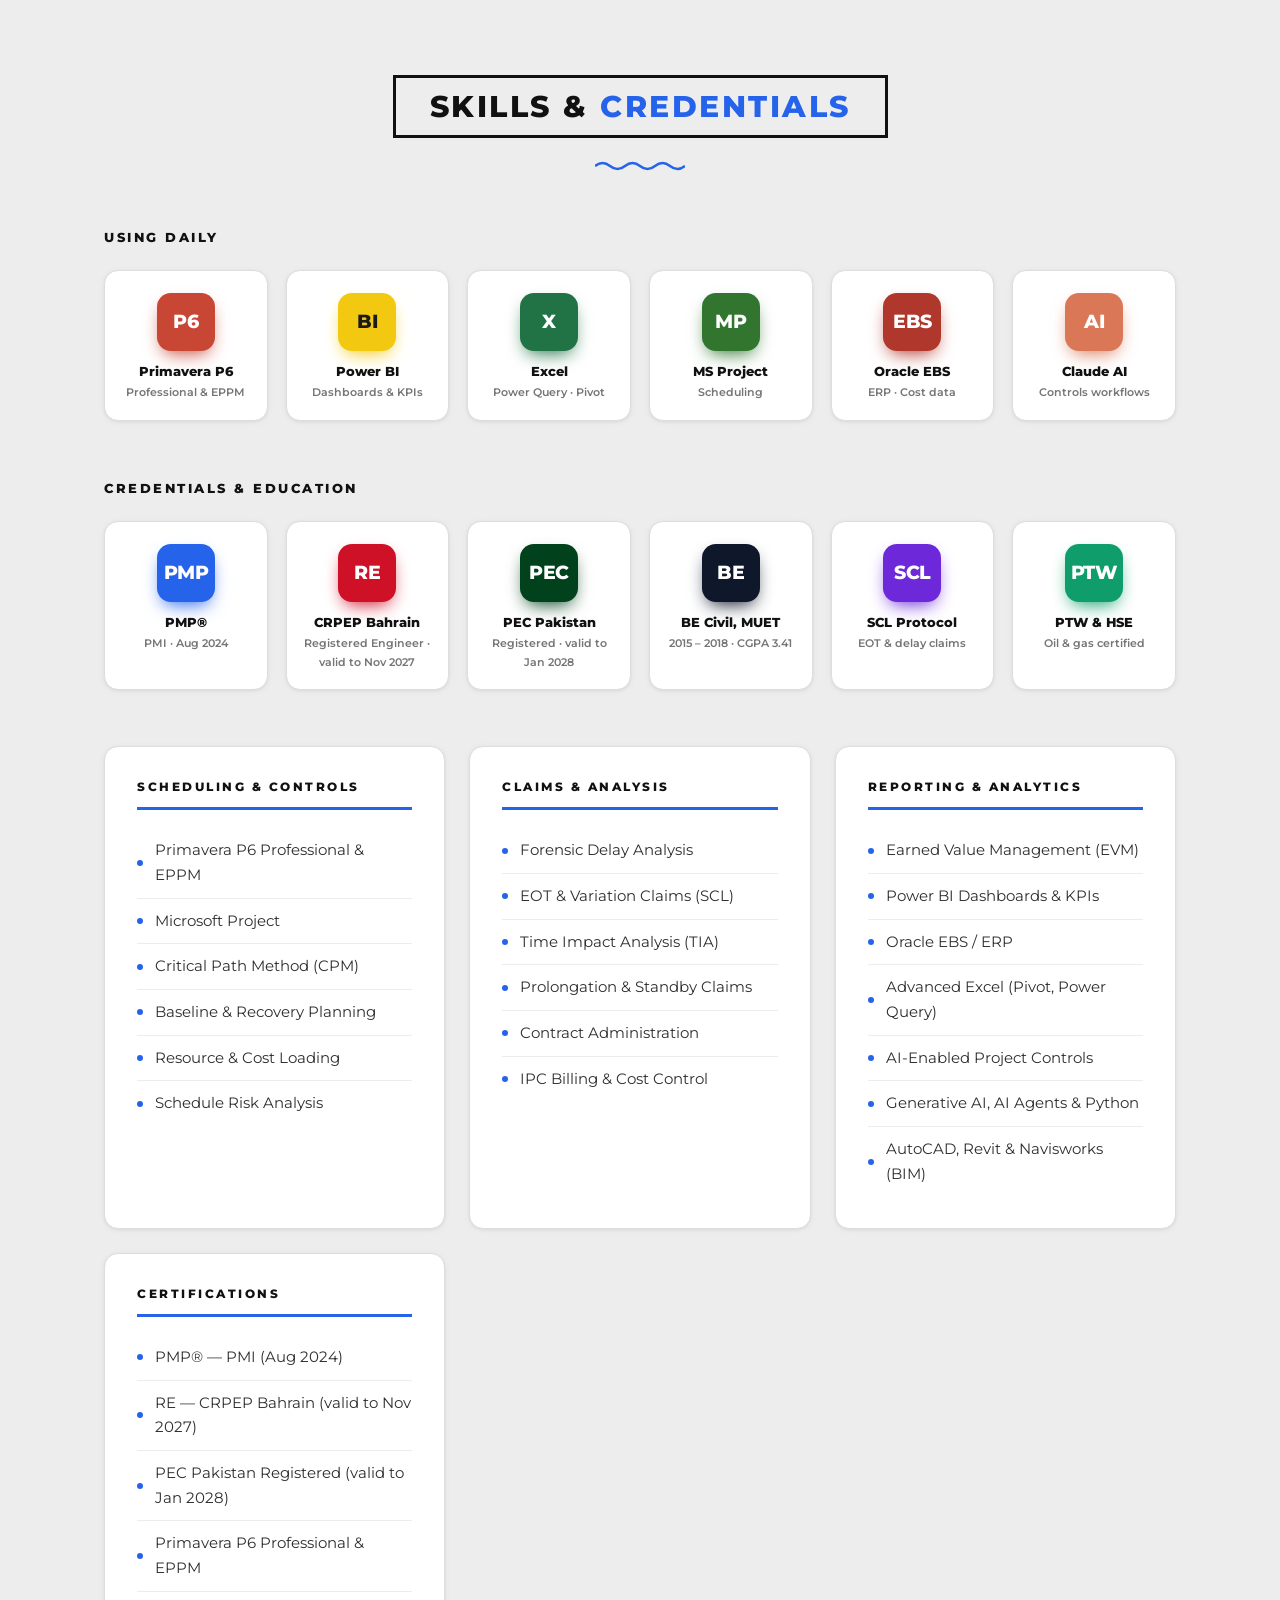
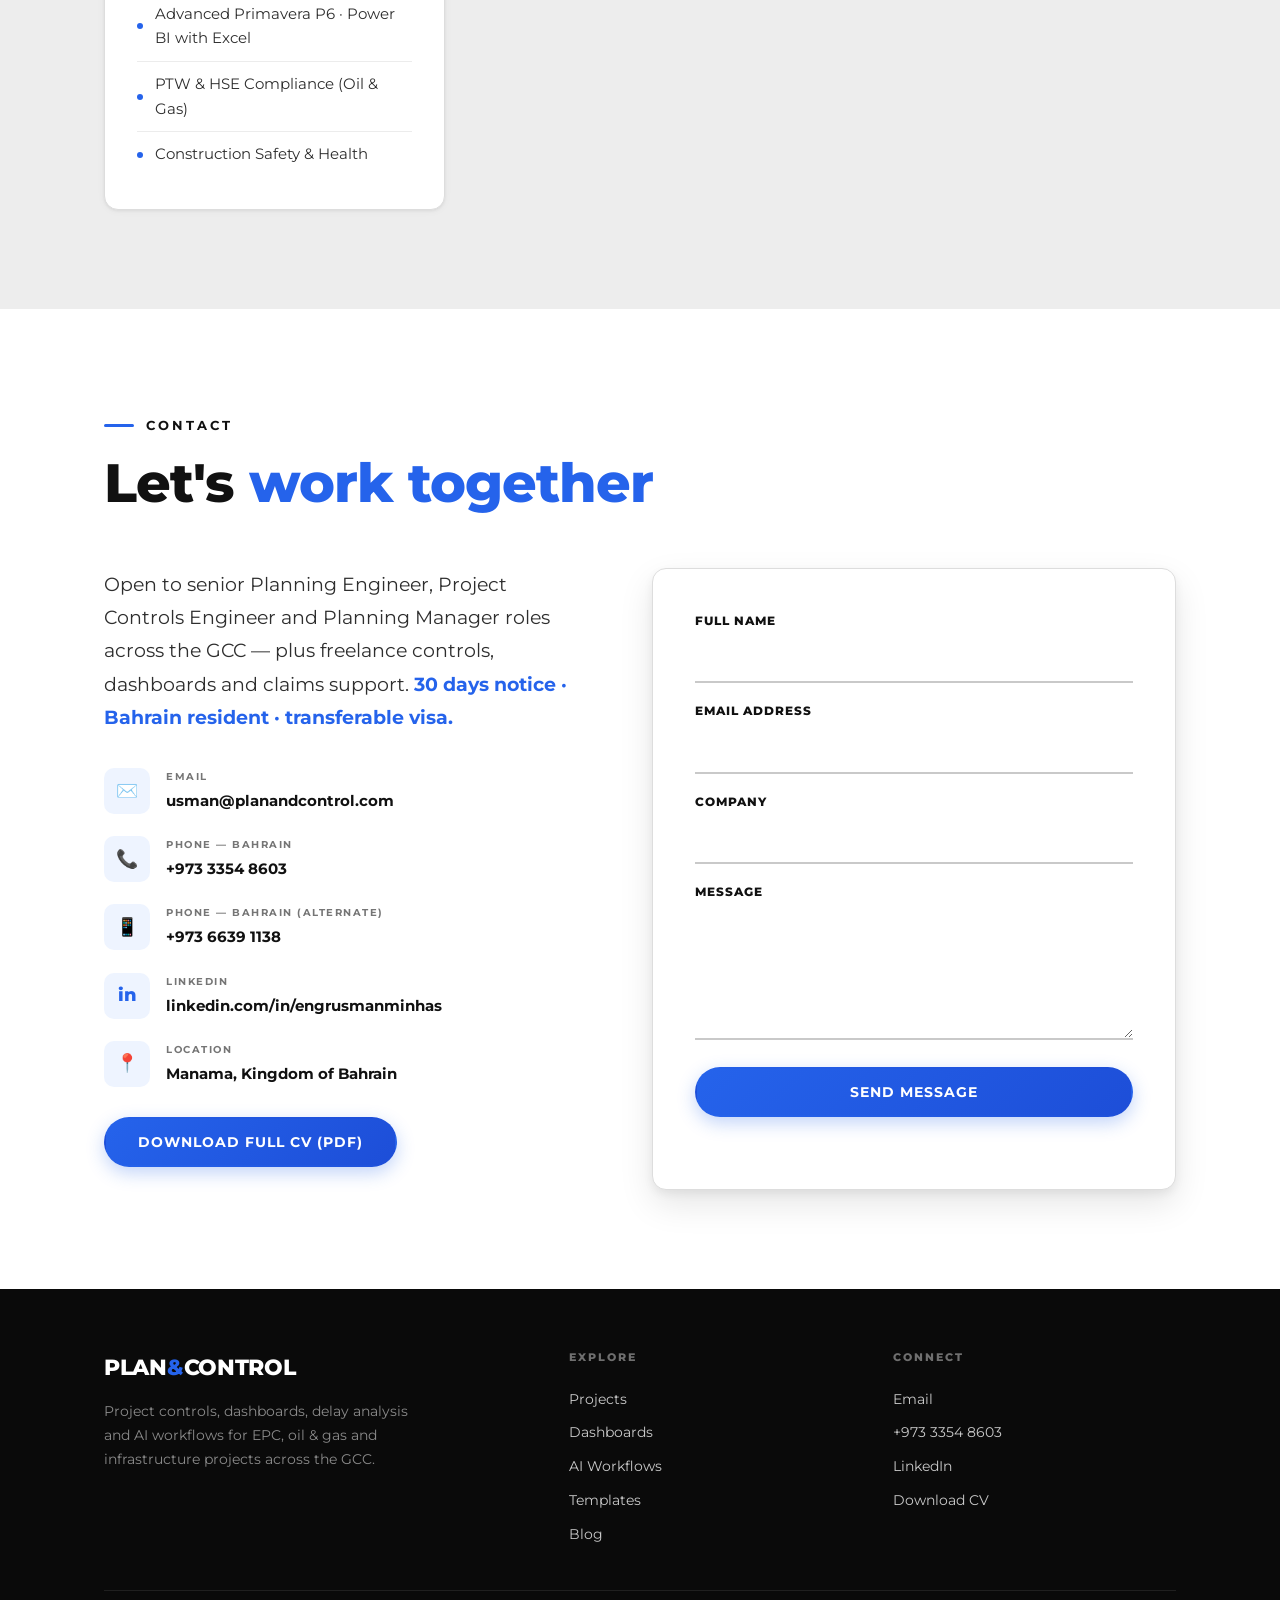
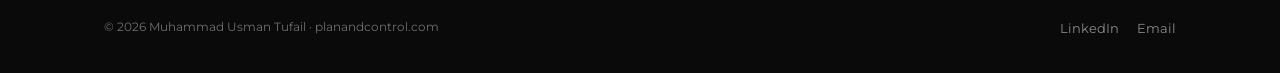
==== commit 5666bca9: "Add client strip to home hero Full-width "Clients I've worked with" band along the bottom of the her" ====
--- a/index.html
+++ b/index.html
@@ -48,7 +48,7 @@
   <link rel="preconnect" href="https://fonts.gstatic.com" crossorigin>
   <link href="https://fonts.googleapis.com/css2?family=Montserrat:wght@400;600;700;800&family=JetBrains+Mono:wght@400;500&display=swap" rel="stylesheet">
   <script src="ga.js"></script>
-  <link rel="stylesheet" href="style.css?v=mono9">
+  <link rel="stylesheet" href="style.css?v=mono10">
 </head>
 <body>
 
@@ -124,7 +124,17 @@
         </div>
       </div>
     </div>
-    <div class="hero-scroll"><span class="scroll-line"></span><span>Scroll</span></div>
+    <div class="hero-clients" role="region" aria-label="Clients I have worked with">
+      <div class="container hc-inner">
+        <span class="hc-label">Clients I&rsquo;ve<br> worked with</span>
+        <div class="hc-marquee">
+          <div class="hc-track">
+            <ul class="hc-list"><li>BAPCO Energies</li><li>Aluminium Bahrain (ALBA)</li><li>Fives Solios</li><li>Jereh Oil &amp; Gas</li><li>Reels Middle East</li><li>National Highway Authority Pakistan</li><li>Public Works Departments (PWD)</li><li>Bahria Town Lahore</li></ul>
+            <ul class="hc-list" aria-hidden="true"><li>BAPCO Energies</li><li>Aluminium Bahrain (ALBA)</li><li>Fives Solios</li><li>Jereh Oil &amp; Gas</li><li>Reels Middle East</li><li>National Highway Authority Pakistan</li><li>Public Works Departments (PWD)</li><li>Bahria Town Lahore</li></ul>
+          </div>
+        </div>
+      </div>
+    </div>
   </header>
 
   <!-- STATS -->
@@ -466,6 +476,6 @@
     </div>
   </footer>
 
-  <script src="script.js?v=mono9"></script>
+  <script src="script.js?v=mono10"></script>
 </body>
 </html>
--- a/style.css
+++ b/style.css
@@ -263,8 +263,8 @@
 /* ============================ HOME HERO (diagonal split) ============================ */
 #hero {
   position: relative; overflow: hidden;
-  min-height: 100vh; min-height: 100svh; display: flex; align-items: center;
-  padding: 110px 0 0;
+  min-height: 100vh; min-height: 100svh; display: flex; flex-direction: column;
+  padding: 96px 0 0;
   background: var(--bg-alt);
 }
 /* the black diagonal panel */
@@ -273,9 +273,10 @@
   background: var(--dark);
   clip-path: polygon(24% 0, 100% 0, 100% 100%, 0% 100%);
 }
+#hero > .container { flex: 1; display: flex; width: 100%; }
 .hero-grid { position: relative; z-index: 1; display: grid; grid-template-columns: 1.05fr 0.95fr; gap: clamp(24px, 4vw, 60px); align-items: stretch; width: 100%; }
 
-.hero-copy { display: flex; flex-direction: column; justify-content: center; padding: 40px 0 90px; }
+.hero-copy { display: flex; flex-direction: column; justify-content: center; padding: 28px 0 40px; }
 .hero-eyebrow {
   font-family: var(--body); font-size: clamp(18px, 2vw, 24px); font-weight: 700;
   color: var(--ink); letter-spacing: 0; text-transform: none; margin-bottom: 14px;
@@ -351,11 +352,30 @@
 .hero-photo-card b { display: block; font-family: var(--display); font-size: 22px; font-weight: 800; color: #111; }
 .hero-photo-card span { font-family: var(--body); font-size: 10px; font-weight: 700; color: var(--muted); letter-spacing: 1.5px; text-transform: uppercase; }
 
-.hero-scroll { position: absolute; bottom: 26px; left: var(--gutter); display: flex; align-items: center; gap: 12px; z-index: 2; }
-.hero-scroll .scroll-line { width: 48px; height: 2px; background: #c9c9c9; position: relative; overflow: hidden; }
-.hero-scroll .scroll-line::after { content: ''; position: absolute; inset: 0; left: -100%; background: var(--accent); animation: scrollSlide 2.2s ease infinite; }
-@keyframes scrollSlide { to { left: 100%; } }
-.hero-scroll span { font-family: var(--body); font-size: 10px; font-weight: 700; color: var(--muted); letter-spacing: 3px; text-transform: uppercase; }
+/* client strip along the bottom of the hero */
+.hero-clients { position: relative; z-index: 2; background: #fff; border-top: 1px solid var(--line); box-shadow: 0 -18px 40px -28px rgba(0,0,0,0.35); }
+.hc-inner { display: flex; align-items: center; gap: clamp(20px, 3vw, 40px); padding-top: 22px; padding-bottom: 22px; opacity: 0; animation: fadeUp .7s ease 1.3s forwards; }
+.hc-label {
+  flex: none; padding-left: 14px; border-left: 3px solid var(--accent);
+  font-family: var(--body); font-size: 10.5px; font-weight: 700; line-height: 1.55;
+  letter-spacing: 2.4px; text-transform: uppercase; color: var(--muted);
+}
+.hc-marquee {
+  flex: 1; min-width: 0; overflow: hidden;
+  -webkit-mask-image: linear-gradient(90deg, transparent, #000 7%, #000 93%, transparent);
+          mask-image: linear-gradient(90deg, transparent, #000 7%, #000 93%, transparent);
+}
+.hc-track { display: flex; width: max-content; animation: hcScroll 42s linear infinite; }
+.hero-clients:hover .hc-track { animation-play-state: paused; }
+.hc-list { display: flex; align-items: center; list-style: none; margin: 0; padding: 0; }
+.hc-list li {
+  display: flex; align-items: center; white-space: nowrap;
+  font-family: var(--display); font-size: 19px; font-weight: 800; letter-spacing: -0.2px;
+  color: #3a3a3a; transition: color .25s ease;
+}
+.hc-list li:hover { color: var(--accent); }
+.hc-list li::after { content: ''; flex: none; width: 7px; height: 7px; margin: 0 28px; border-radius: 1px; background: var(--accent); transform: rotate(45deg); }
+@keyframes hcScroll { to { transform: translateX(-50%); } }
 
 /* ============================ STATS (black band) ============================ */
 .stats { background: var(--dark); color: #fff; }
@@ -701,7 +721,6 @@
   }
   .hero-photo img { height: auto; width: min(100%, 420px); }
   .hero-photo-card { top: auto; right: auto; left: var(--gutter); bottom: 24px; }
-  .hero-scroll { display: none; }
   .about-grid { grid-template-columns: 1fr; gap: 40px; }
   .about-img { max-width: 340px; margin: 0 auto; }
   .grid-3 { grid-template-columns: repeat(2, 1fr); }
@@ -727,6 +746,11 @@
   .footer-top { grid-template-columns: 1fr; gap: 28px; }
   .footer-bottom { flex-direction: column; text-align: center; }
   .hero-cta { width: 100%; }
+  .hc-inner { flex-direction: column; align-items: flex-start; gap: 12px; padding-top: 18px; padding-bottom: 18px; }
+  .hc-label br { display: none; }
+  .hc-marquee { width: 100%; }
+  .hc-list li { font-size: 15.5px; }
+  .hc-list li::after { margin: 0 20px; }
   .hero-cta .btn, .hero-cta .btn-primary, .hero-cta .btn-ghost { flex: 1; }
   .page-hero { padding-top: clamp(105px, 15vh, 140px); }
   .case-meta { grid-template-columns: 1fr 1fr; }
@@ -743,5 +767,9 @@
   *, *::before, *::after { animation-duration: .01ms !important; animation-iteration-count: 1 !important; transition-duration: .01ms !important; scroll-behavior: auto !important; }
   .reveal, .reveal-l, .reveal-r { opacity: 1 !important; transform: none !important; }
   .hero-name .line > span { transform: none; }
-  .hero-eyebrow, .hero-roles, .hero-value, .hero-badges, .hero-cta, .hero-photo, .socials { opacity: 1; }
-}
+  .hero-eyebrow, .hero-roles, .hero-value, .hero-badges, .hero-cta, .hero-photo, .socials, .hc-inner { opacity: 1; }
+  .hc-track { animation: none !important; width: auto; }
+  .hc-list { flex-wrap: wrap; row-gap: 10px; }
+  .hc-list[aria-hidden="true"] { display: none; }
+  .hc-marquee { -webkit-mask-image: none; mask-image: none; }
+}
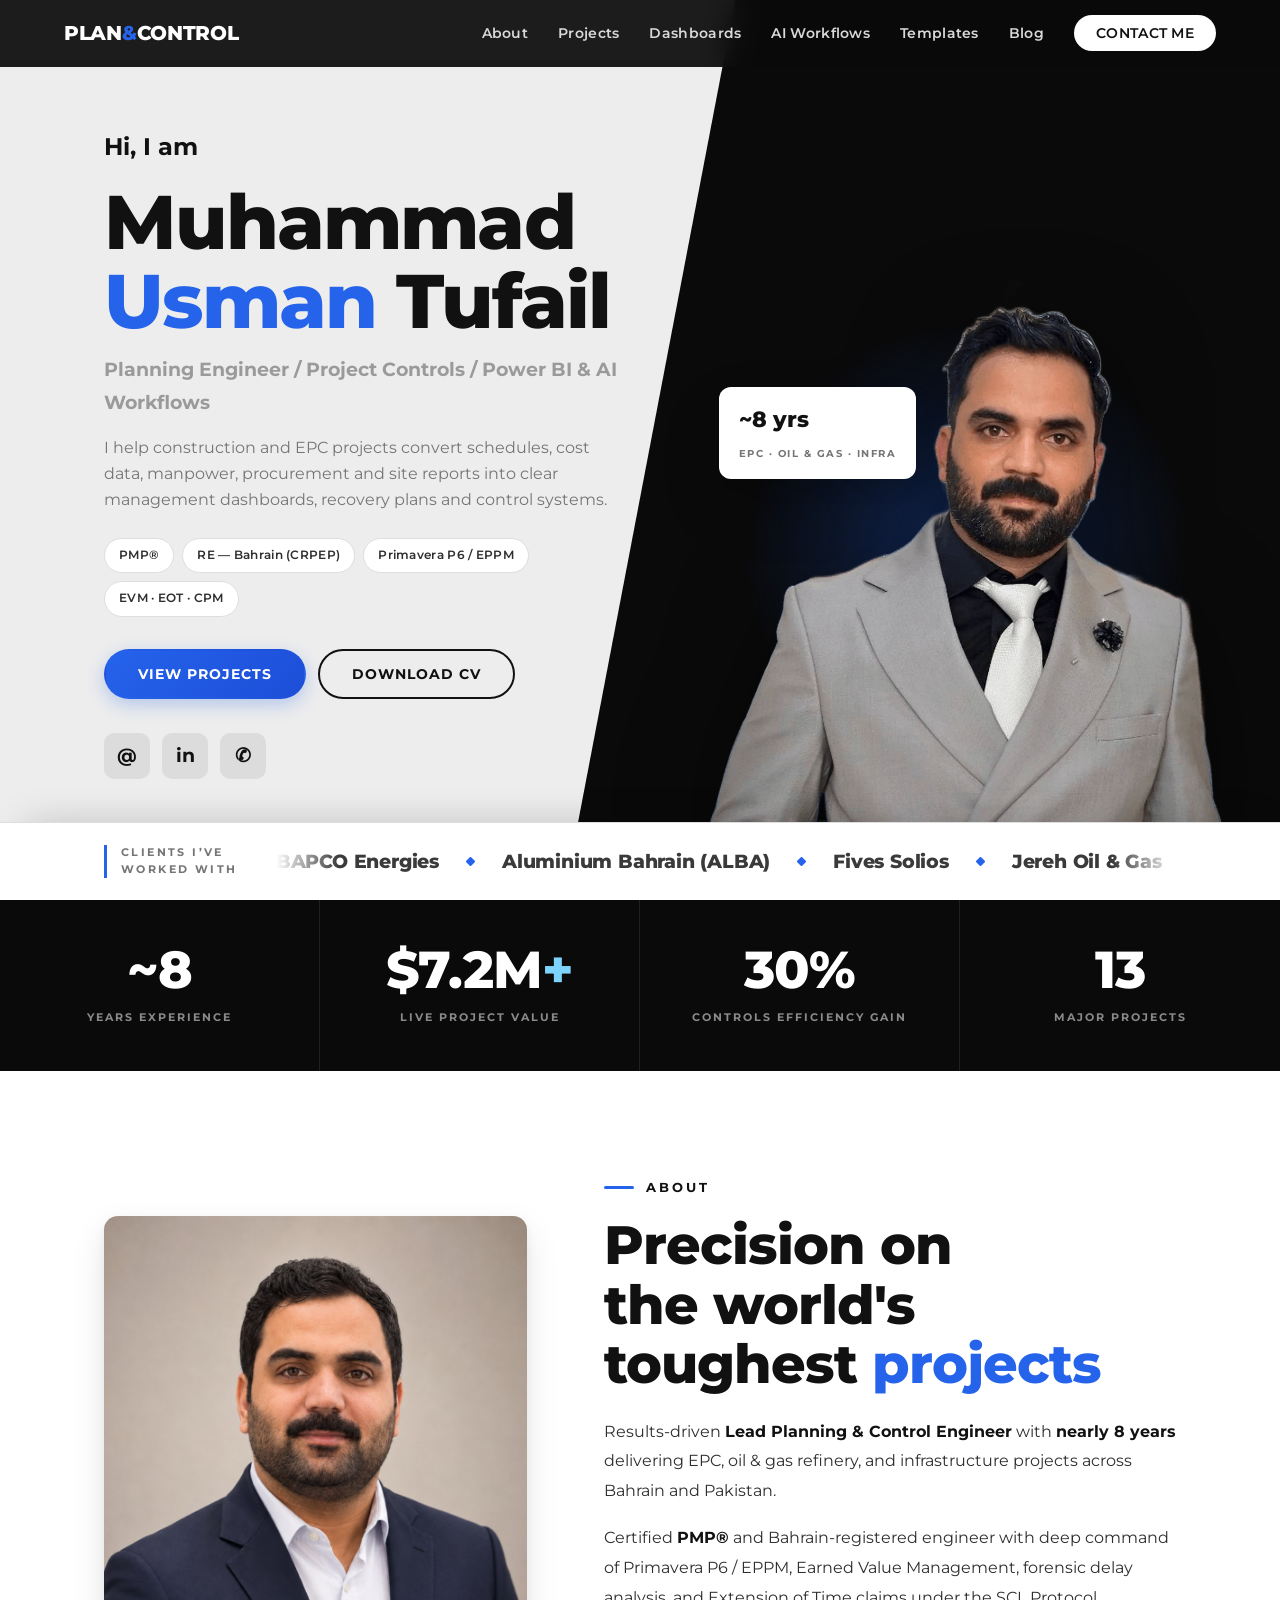
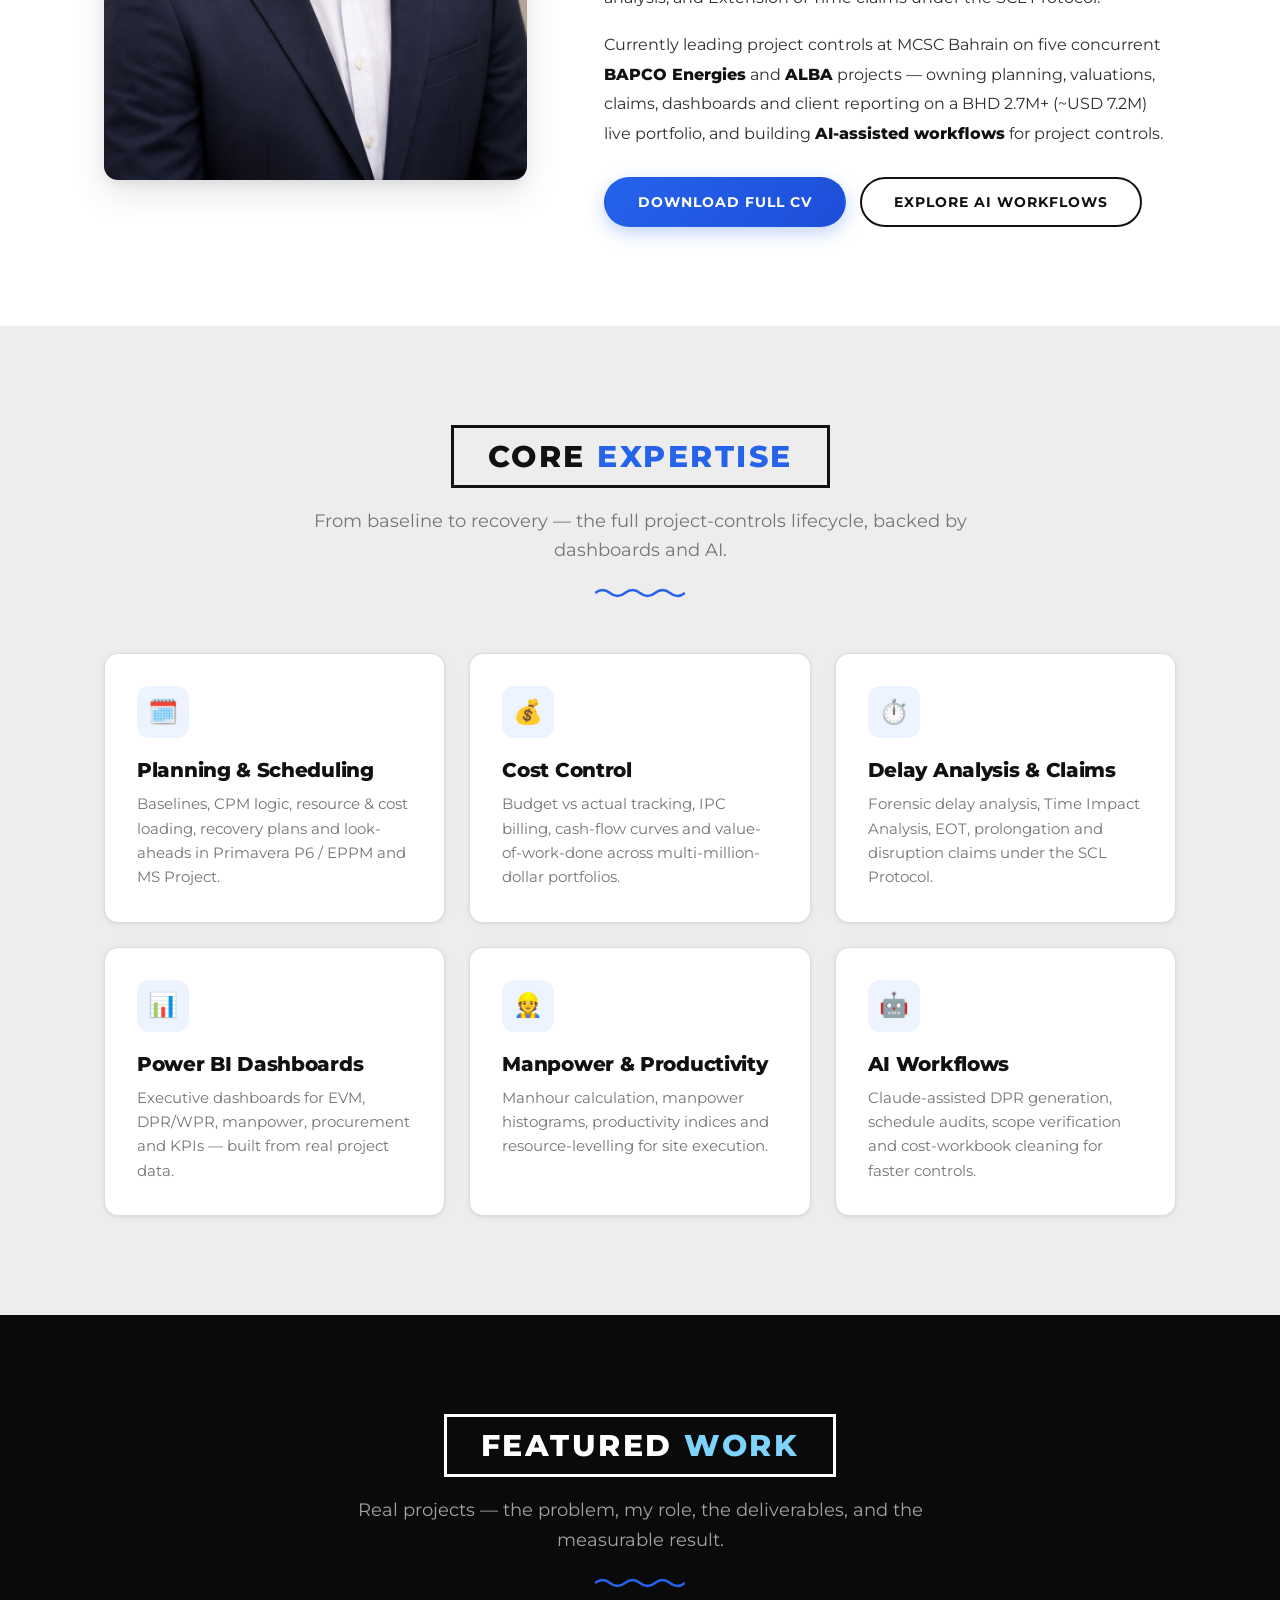
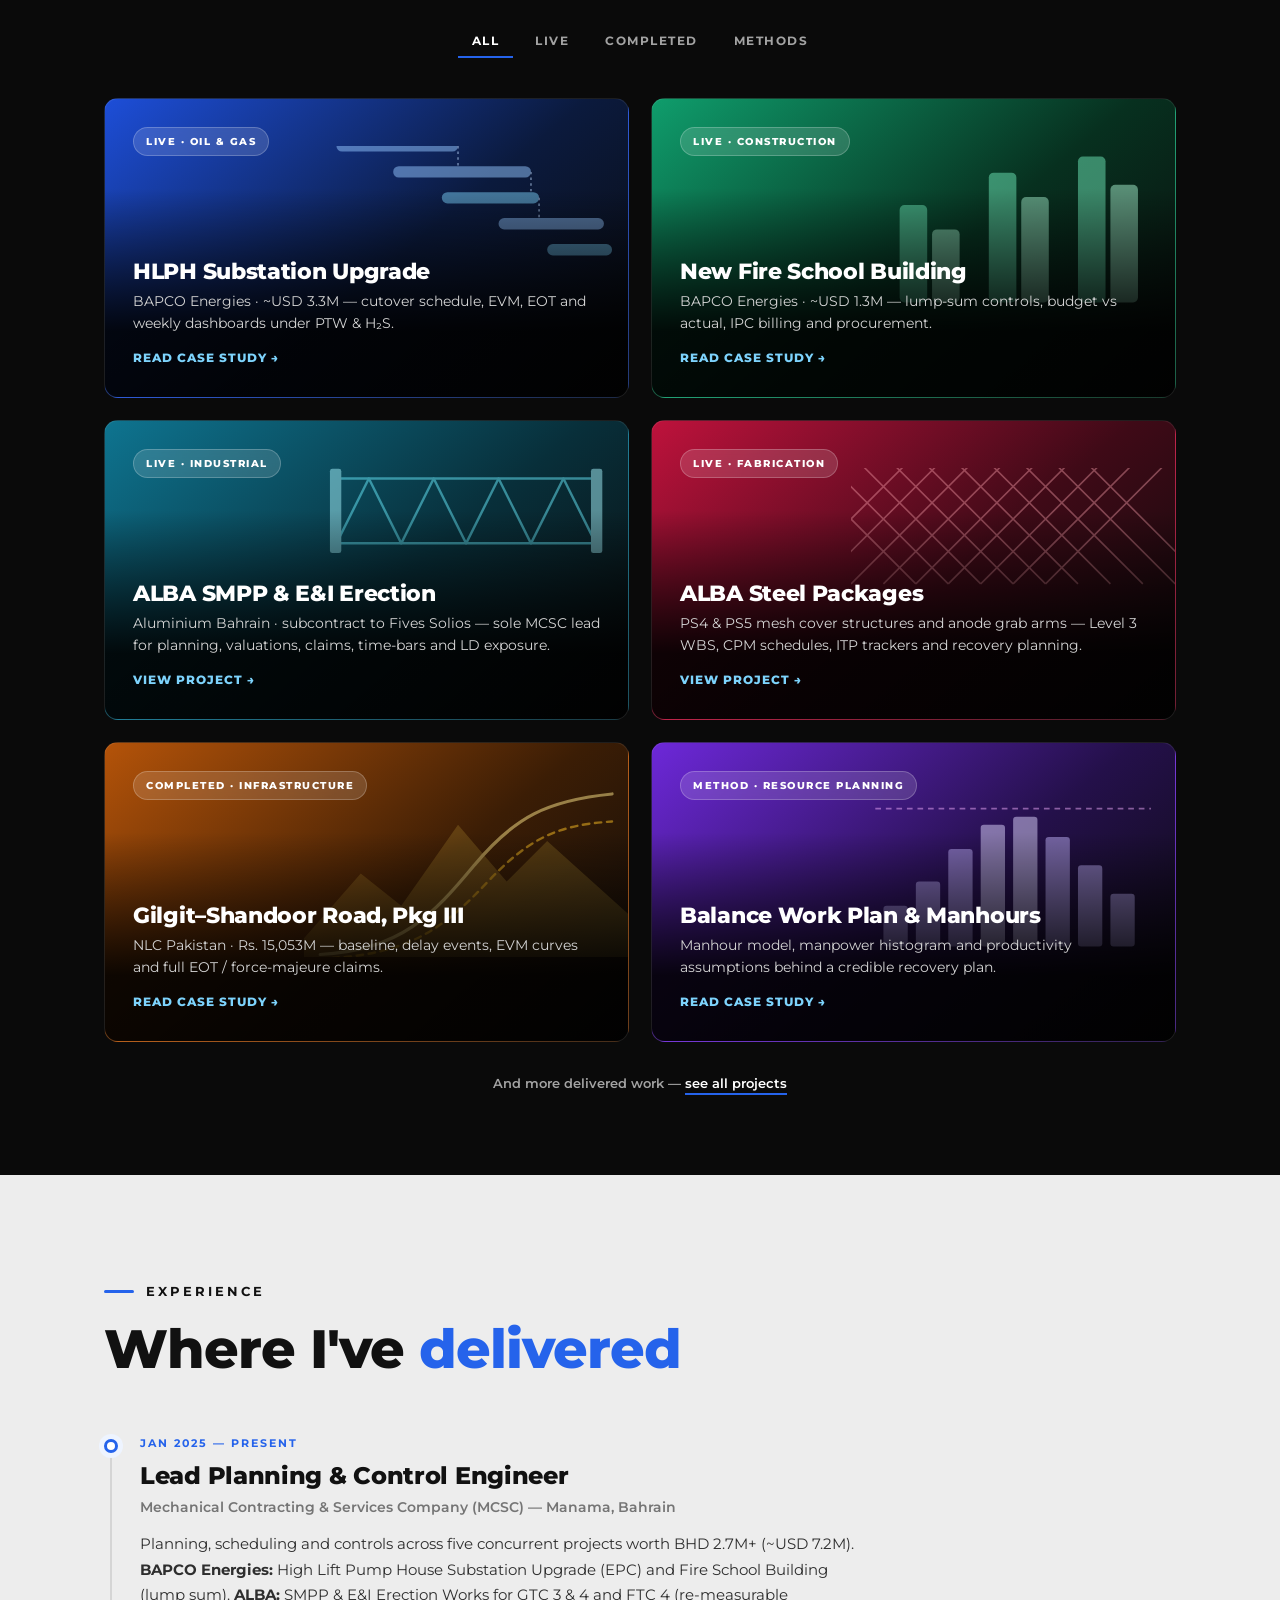
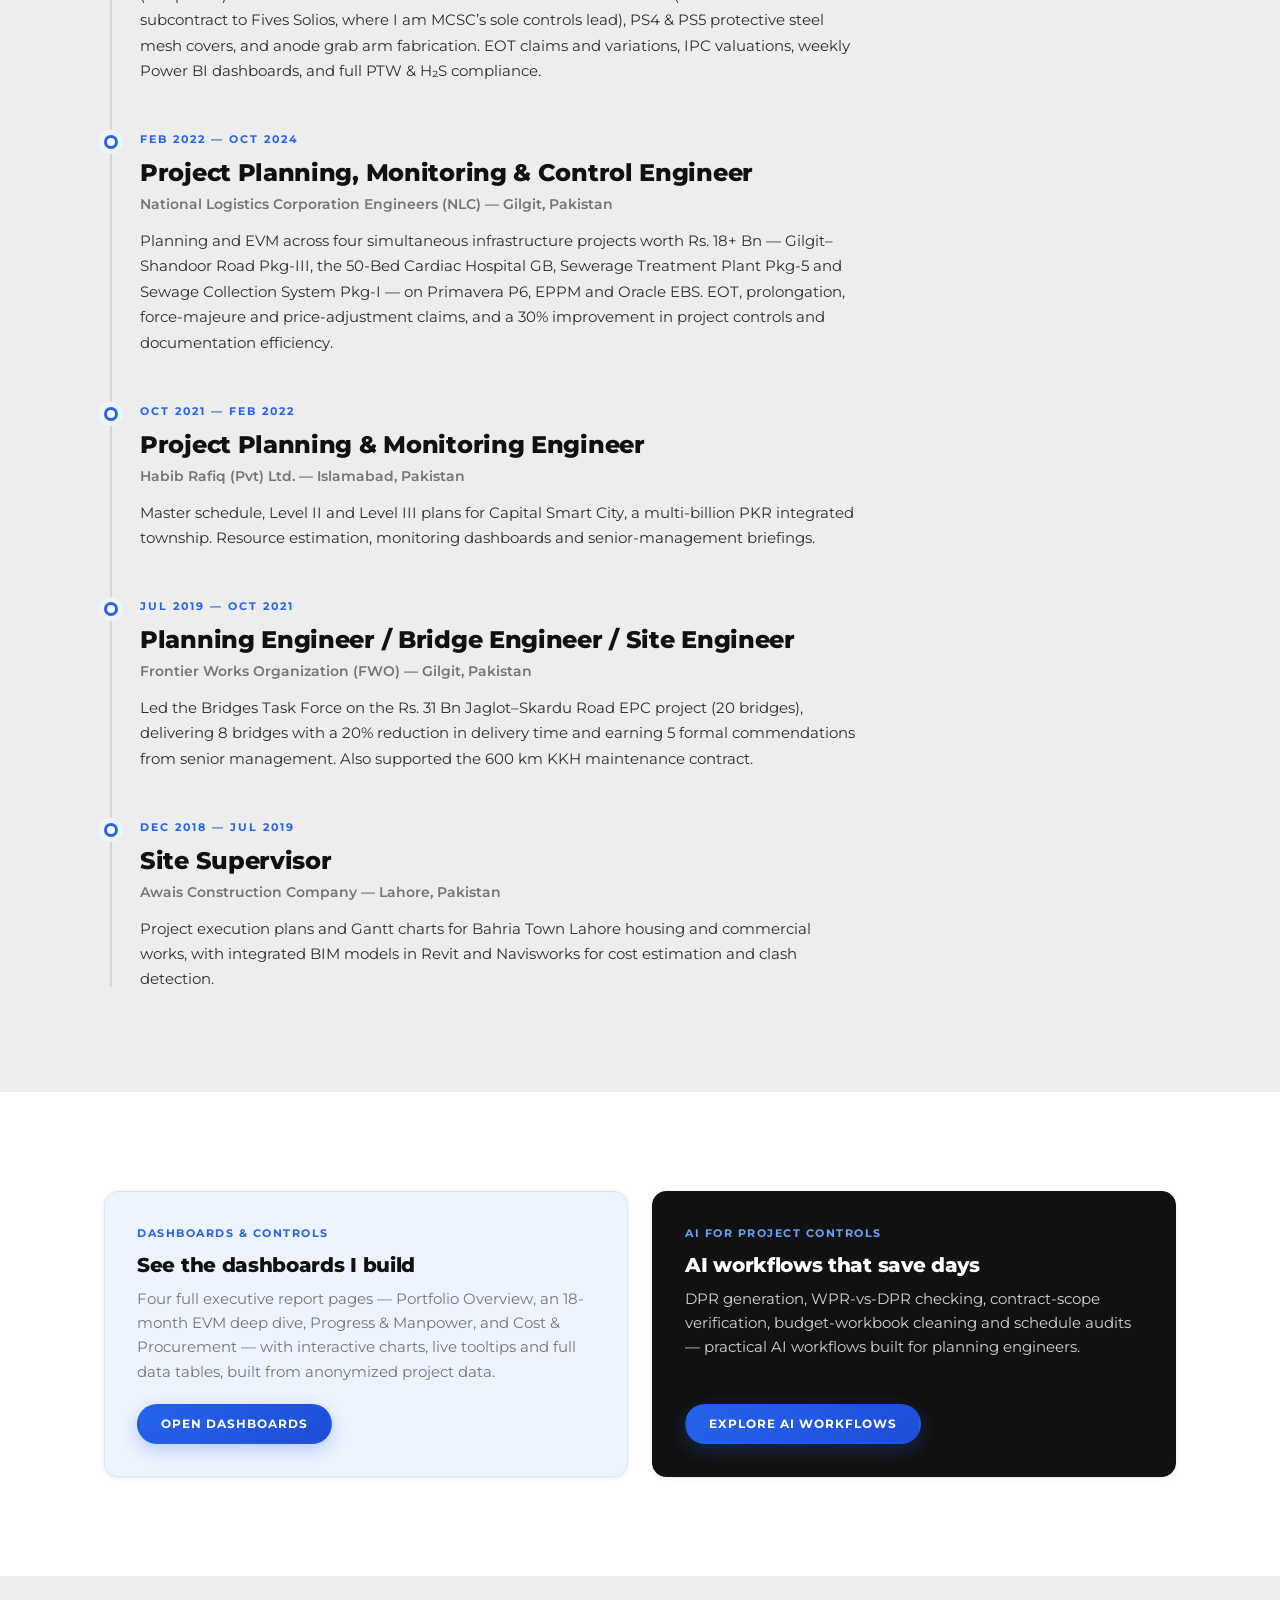
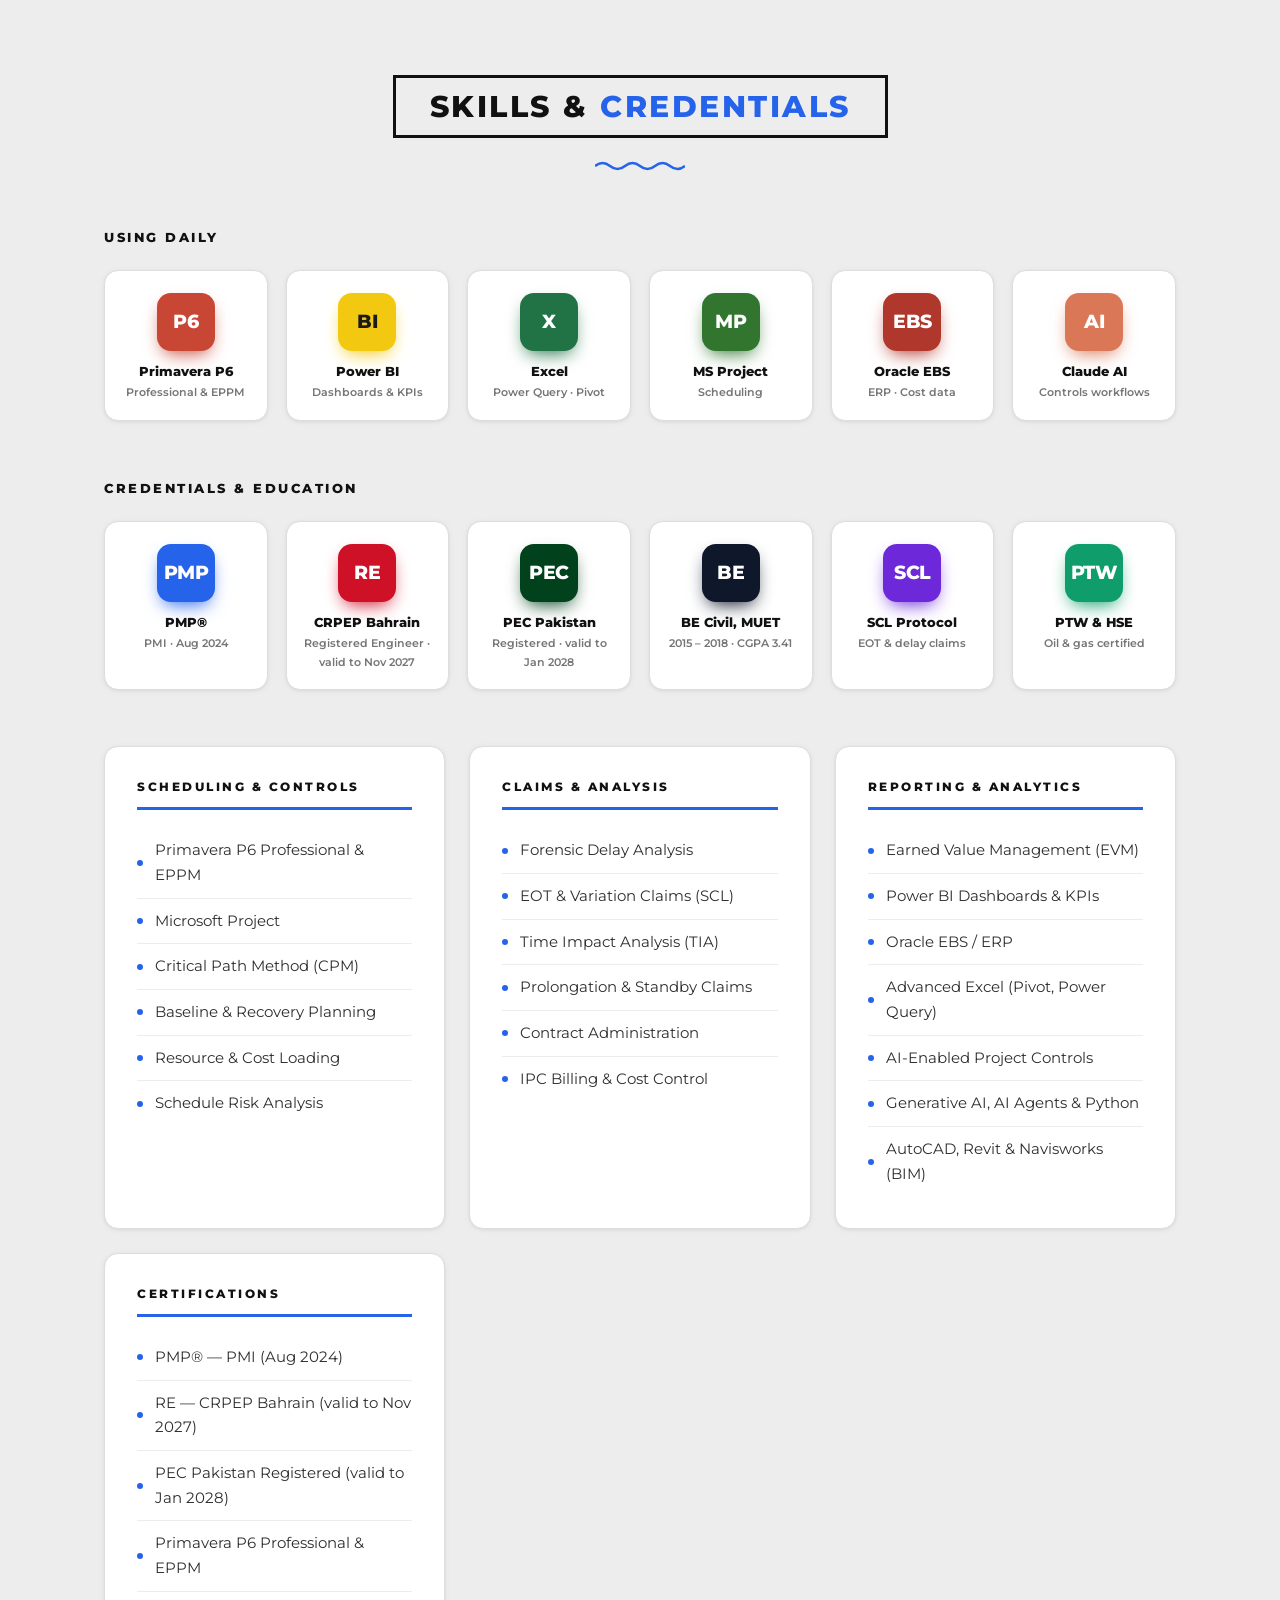
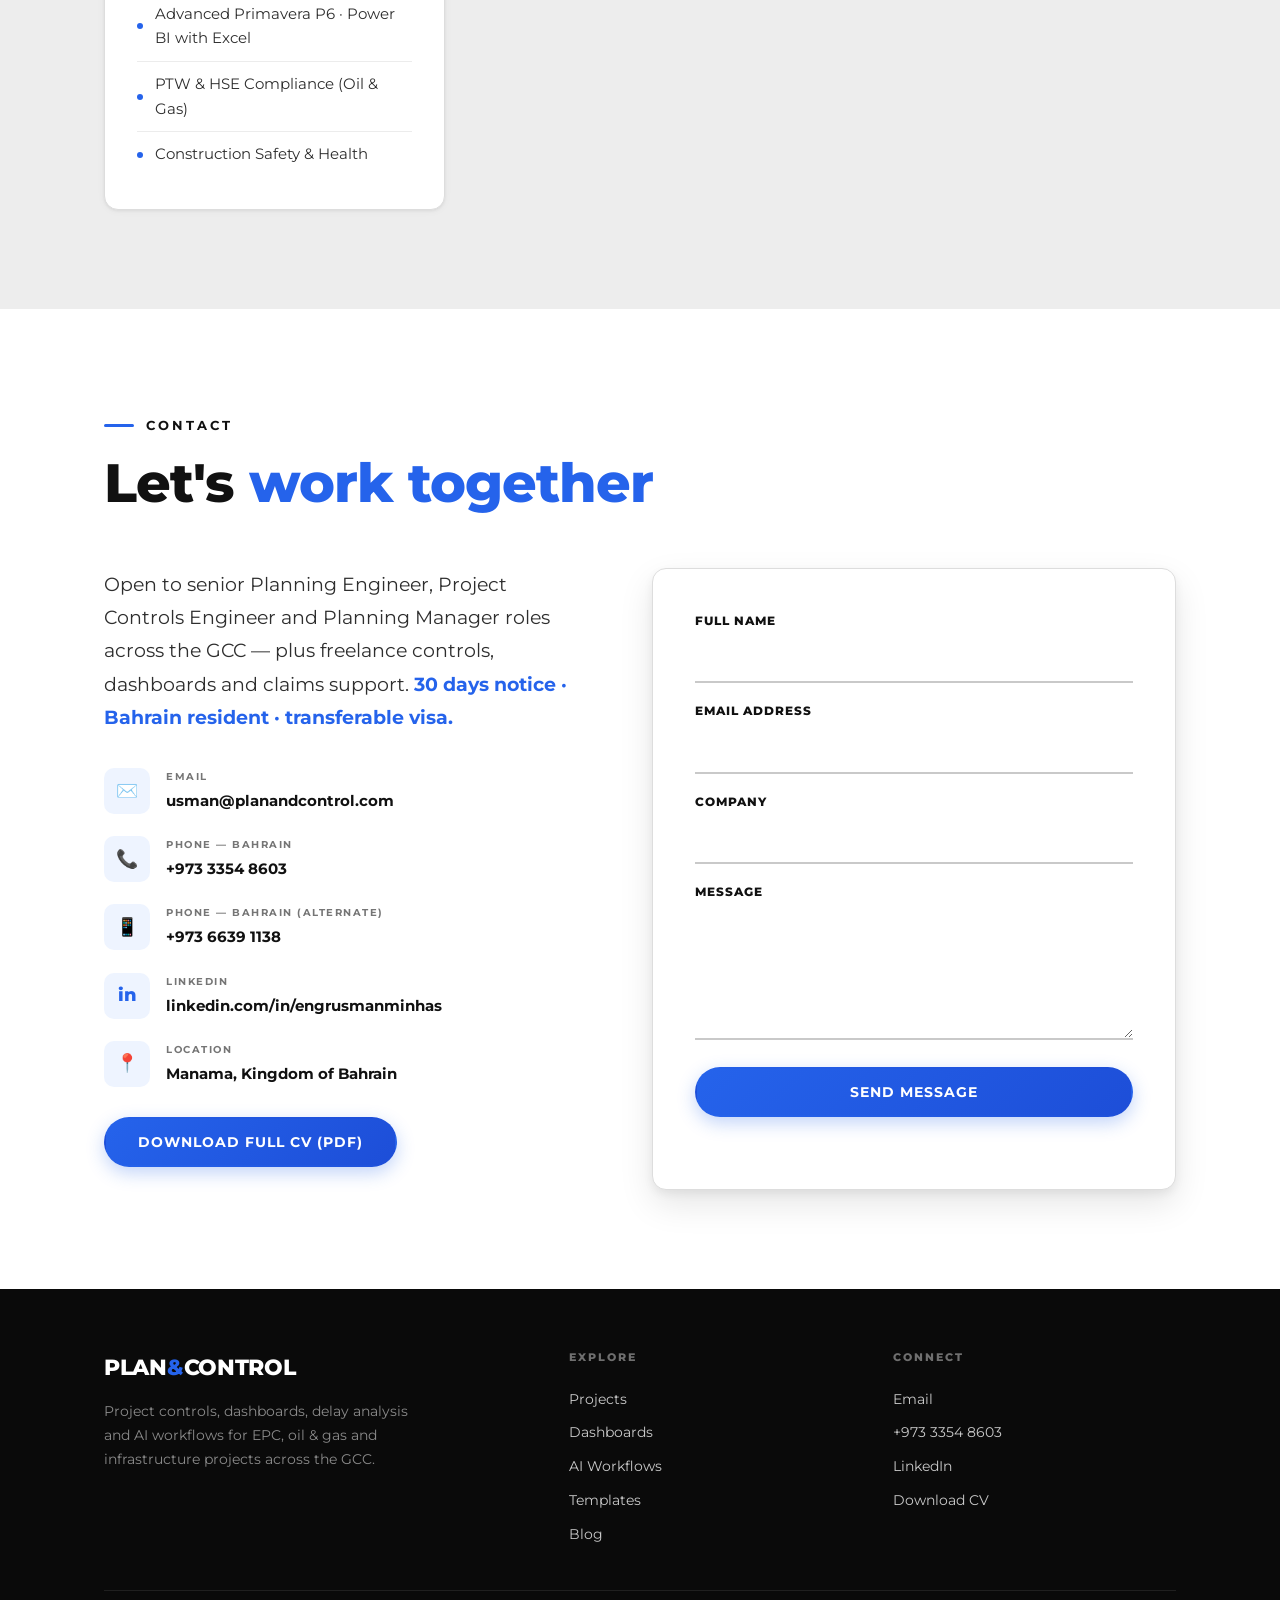
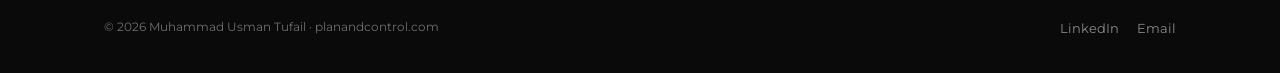
==== commit 1fe12014: "Correct client name to REEL Middle East Co-Authored-By: Claude Opus 5.5 <noreply@anthropic.com> Clau" ====
--- a/index.html
+++ b/index.html
@@ -129,8 +129,8 @@
         <span class="hc-label">Clients I&rsquo;ve<br> worked with</span>
         <div class="hc-marquee">
           <div class="hc-track">
-            <ul class="hc-list"><li>BAPCO Energies</li><li>Aluminium Bahrain (ALBA)</li><li>Fives Solios</li><li>Jereh Oil &amp; Gas</li><li>Reels Middle East</li><li>National Highway Authority Pakistan</li><li>Public Works Departments (PWD)</li><li>Bahria Town Lahore</li></ul>
-            <ul class="hc-list" aria-hidden="true"><li>BAPCO Energies</li><li>Aluminium Bahrain (ALBA)</li><li>Fives Solios</li><li>Jereh Oil &amp; Gas</li><li>Reels Middle East</li><li>National Highway Authority Pakistan</li><li>Public Works Departments (PWD)</li><li>Bahria Town Lahore</li></ul>
+            <ul class="hc-list"><li>BAPCO Energies</li><li>Aluminium Bahrain (ALBA)</li><li>Fives Solios</li><li>Jereh Oil &amp; Gas</li><li>REEL Middle East</li><li>National Highway Authority Pakistan</li><li>Public Works Departments (PWD)</li><li>Bahria Town Lahore</li></ul>
+            <ul class="hc-list" aria-hidden="true"><li>BAPCO Energies</li><li>Aluminium Bahrain (ALBA)</li><li>Fives Solios</li><li>Jereh Oil &amp; Gas</li><li>REEL Middle East</li><li>National Highway Authority Pakistan</li><li>Public Works Departments (PWD)</li><li>Bahria Town Lahore</li></ul>
           </div>
         </div>
       </div>
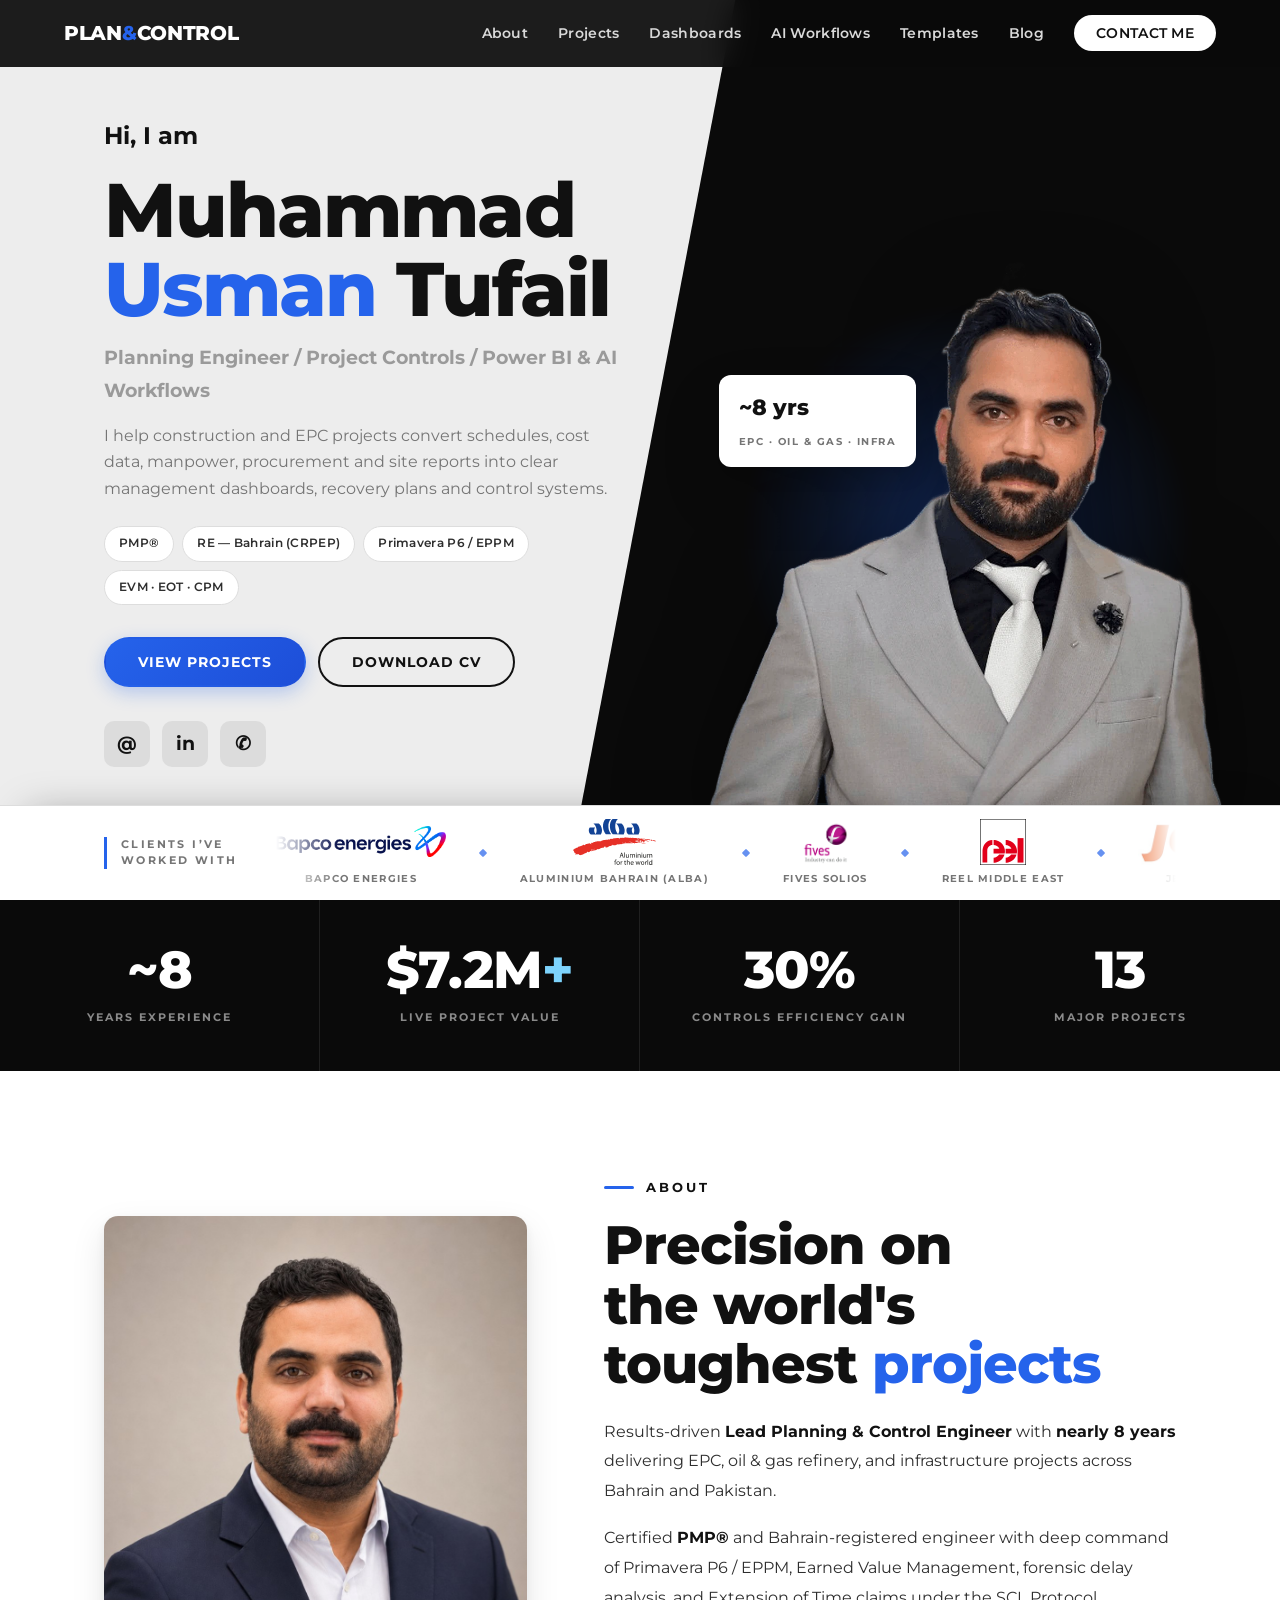
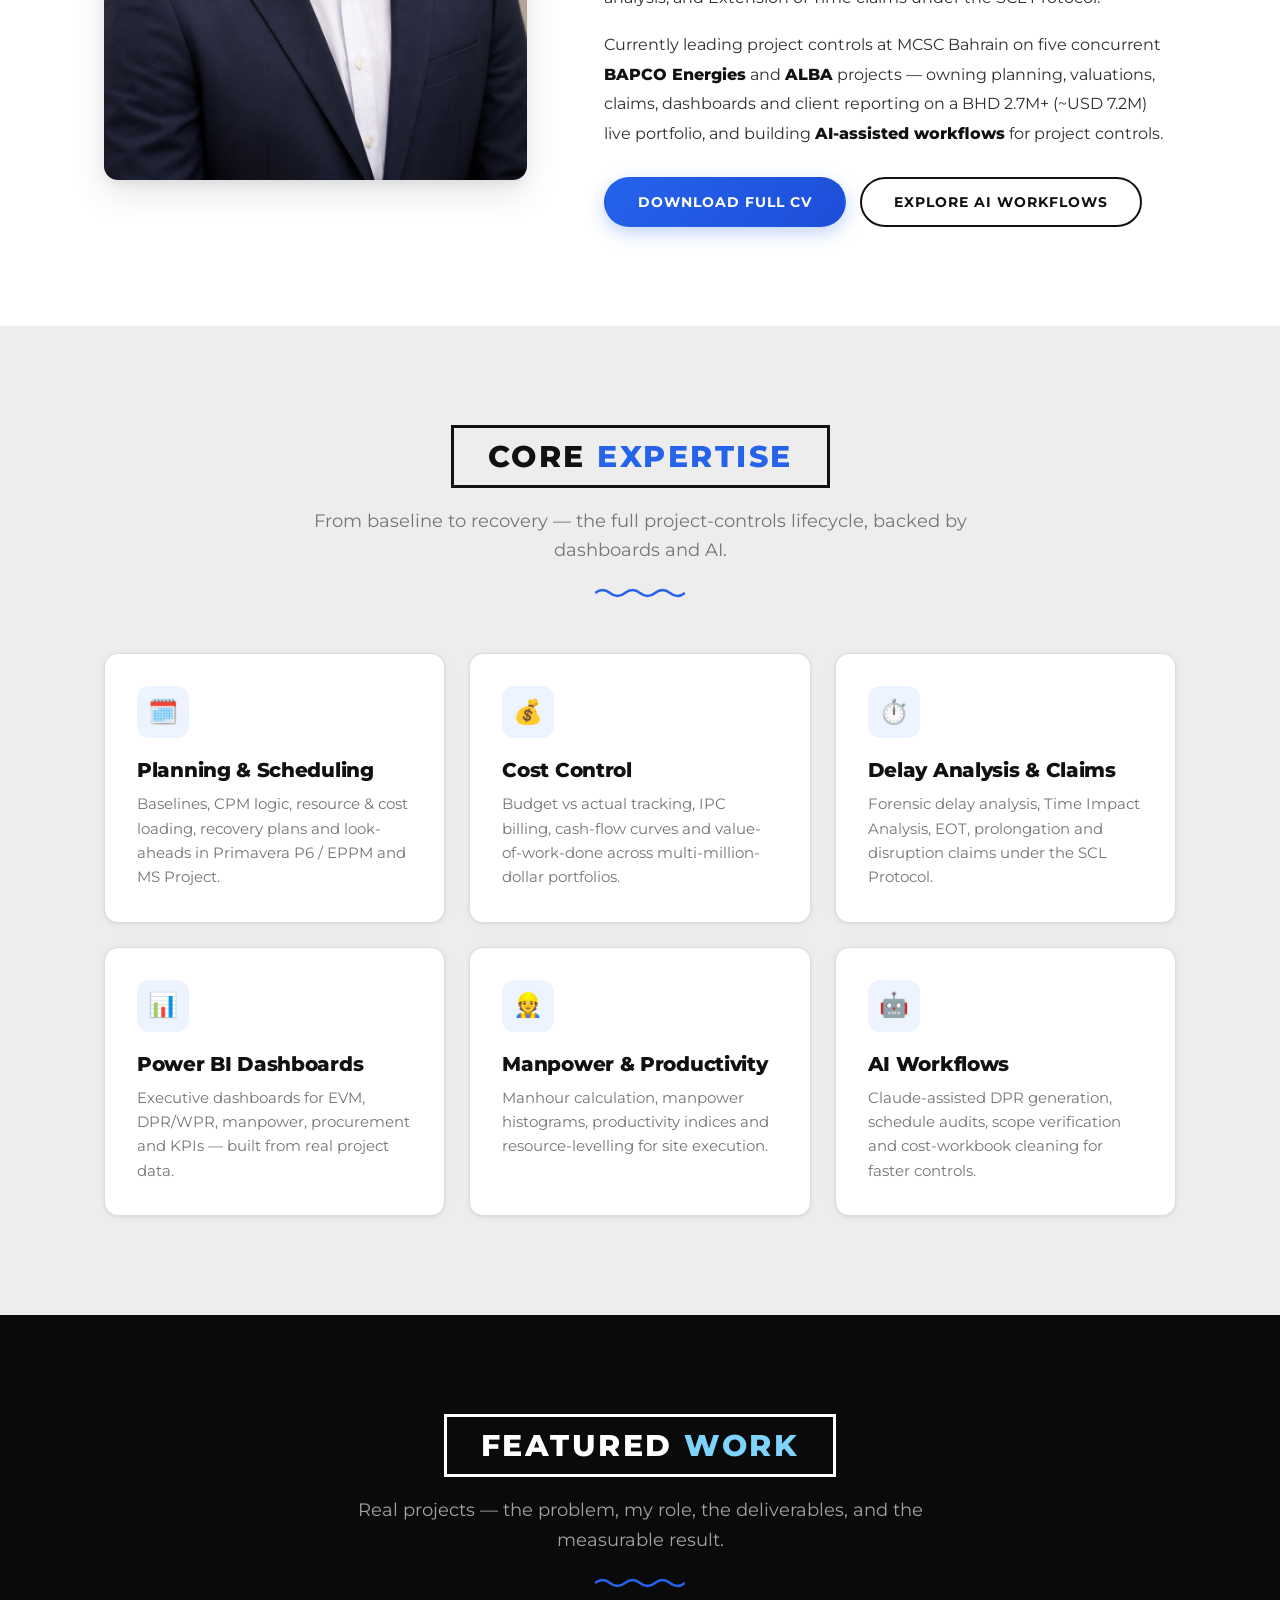
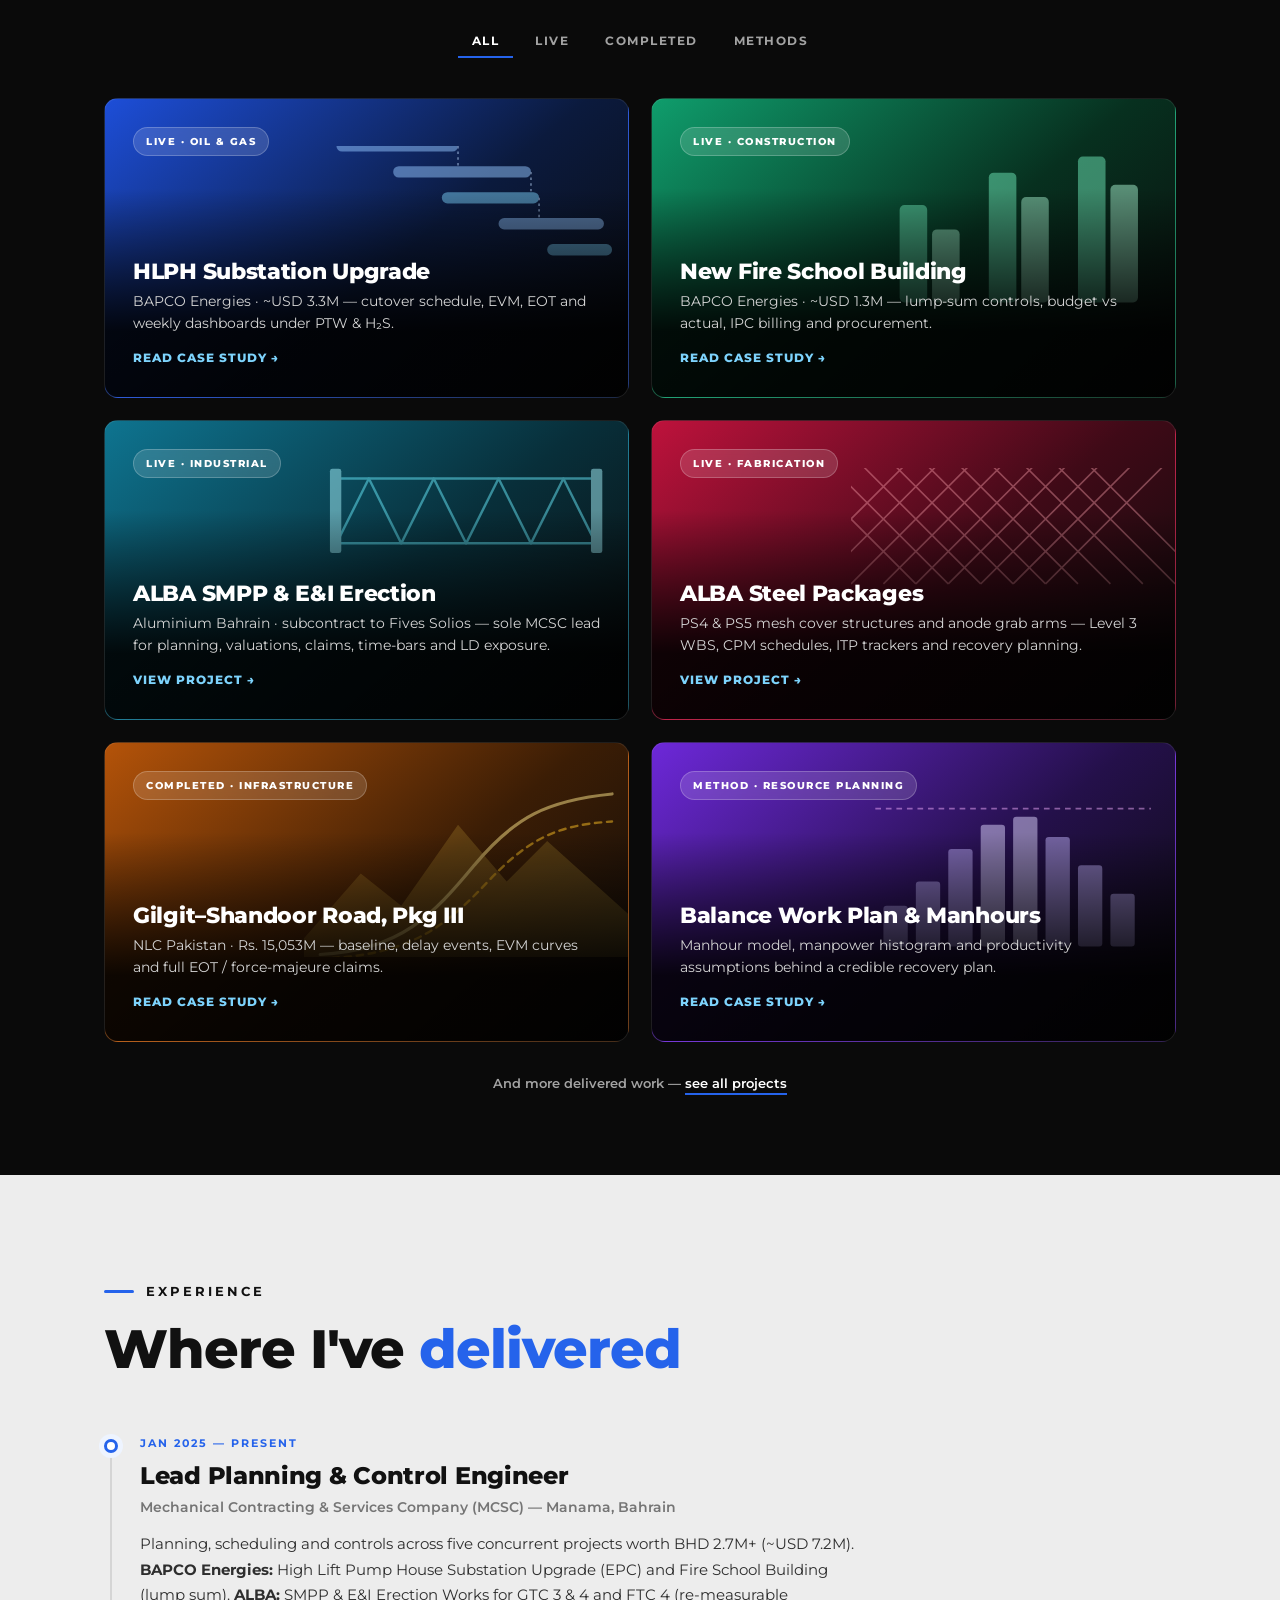
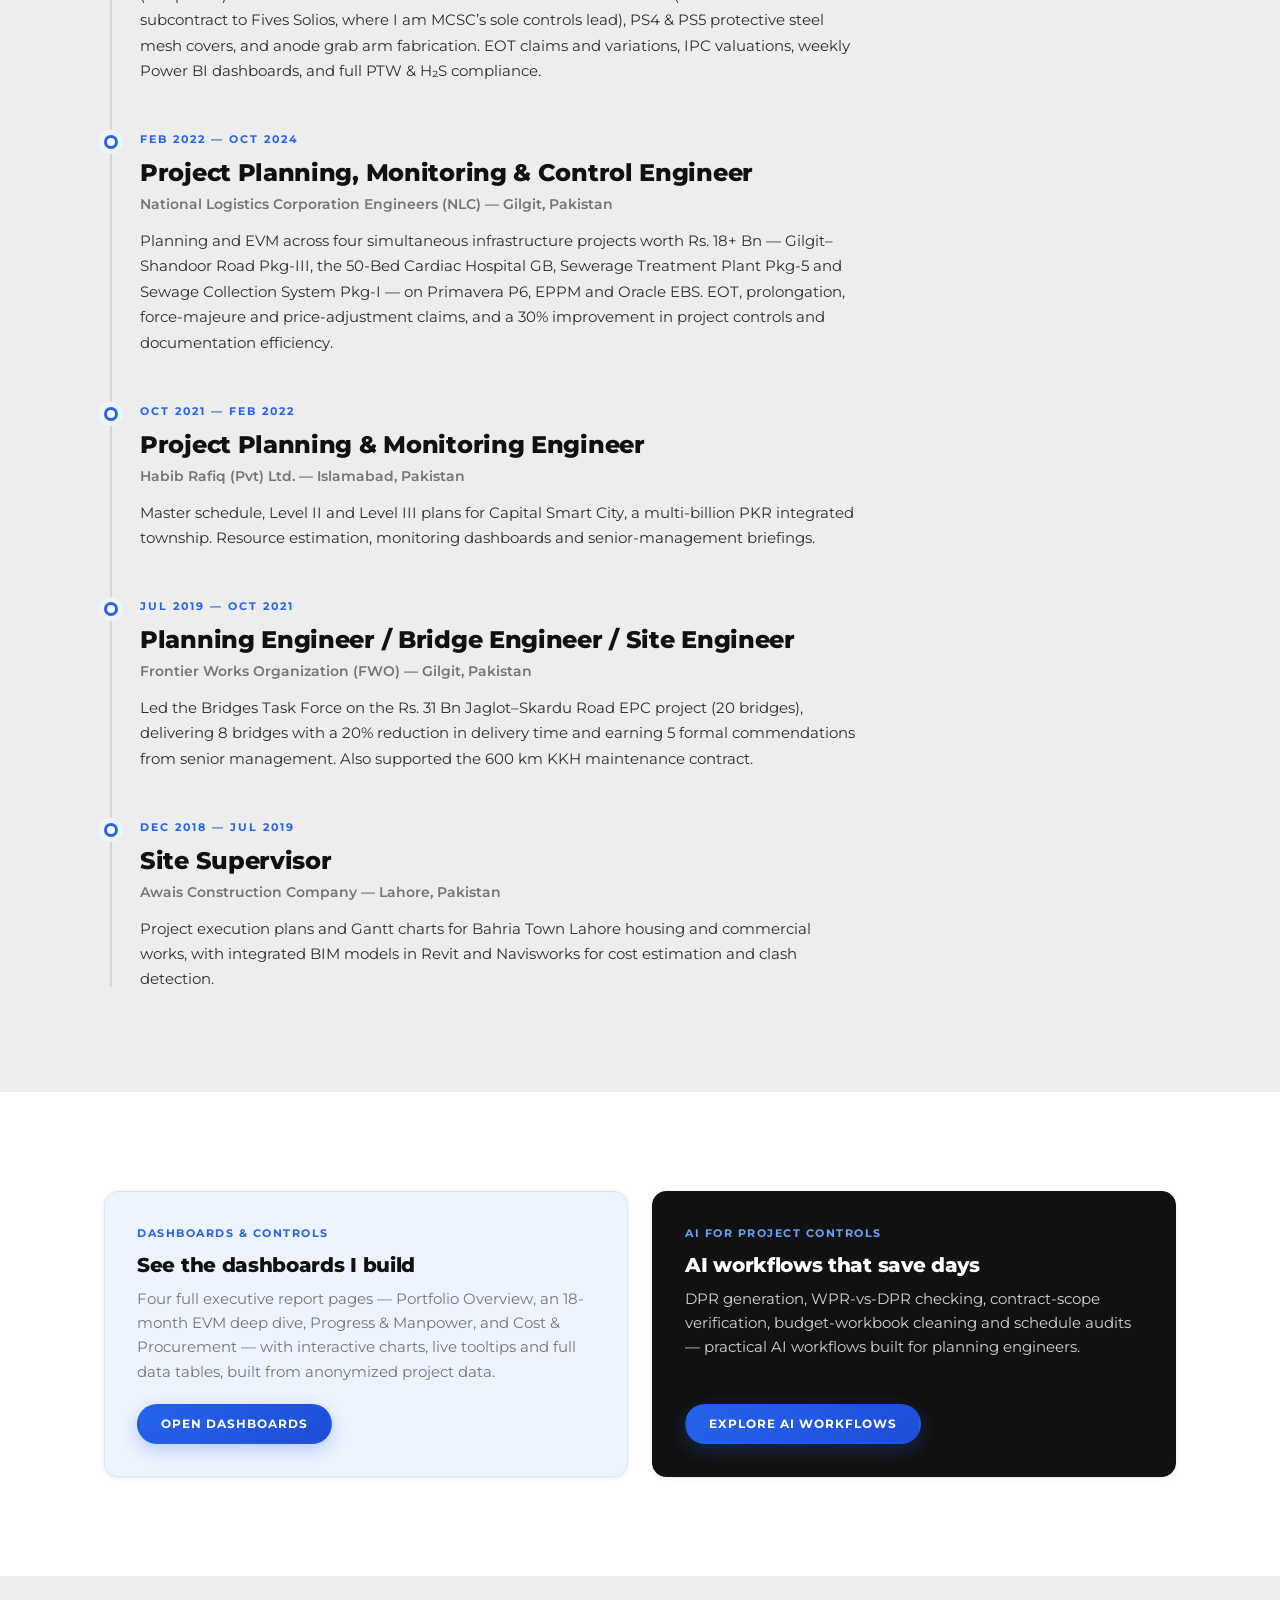
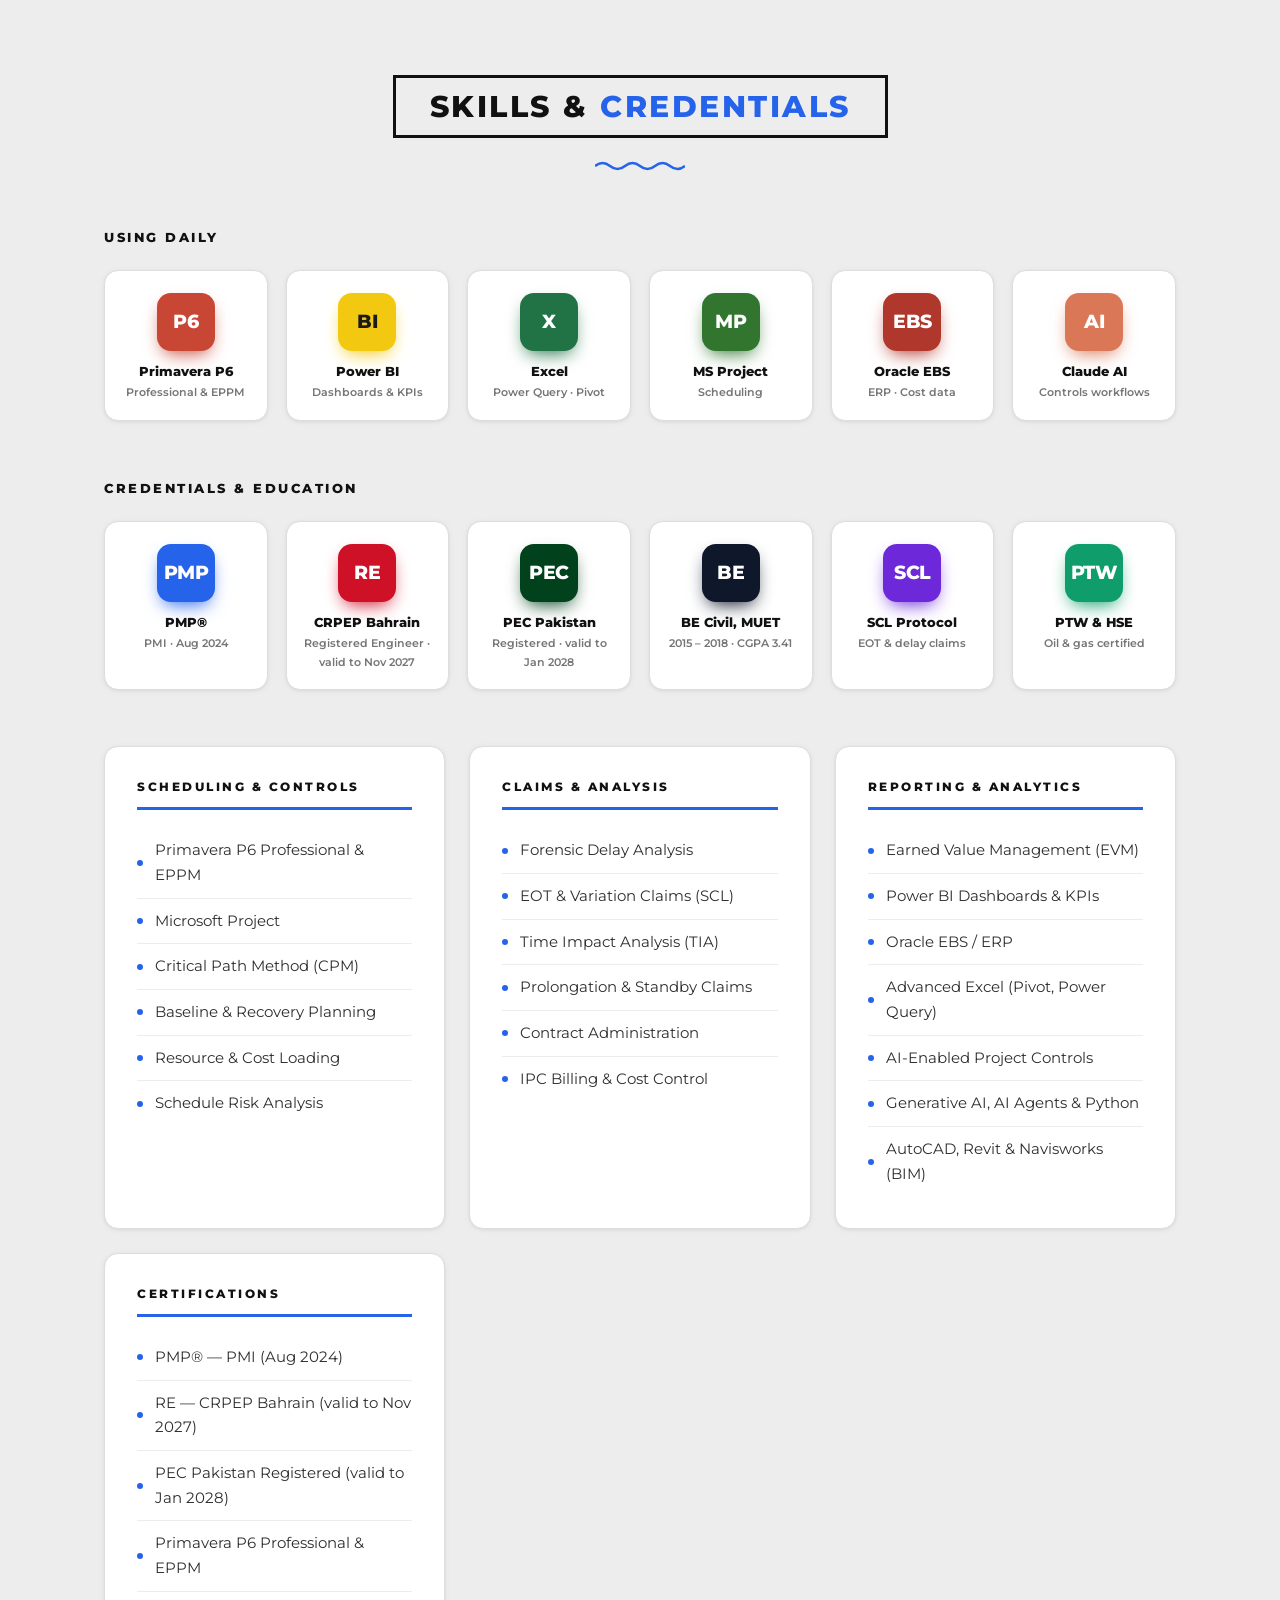
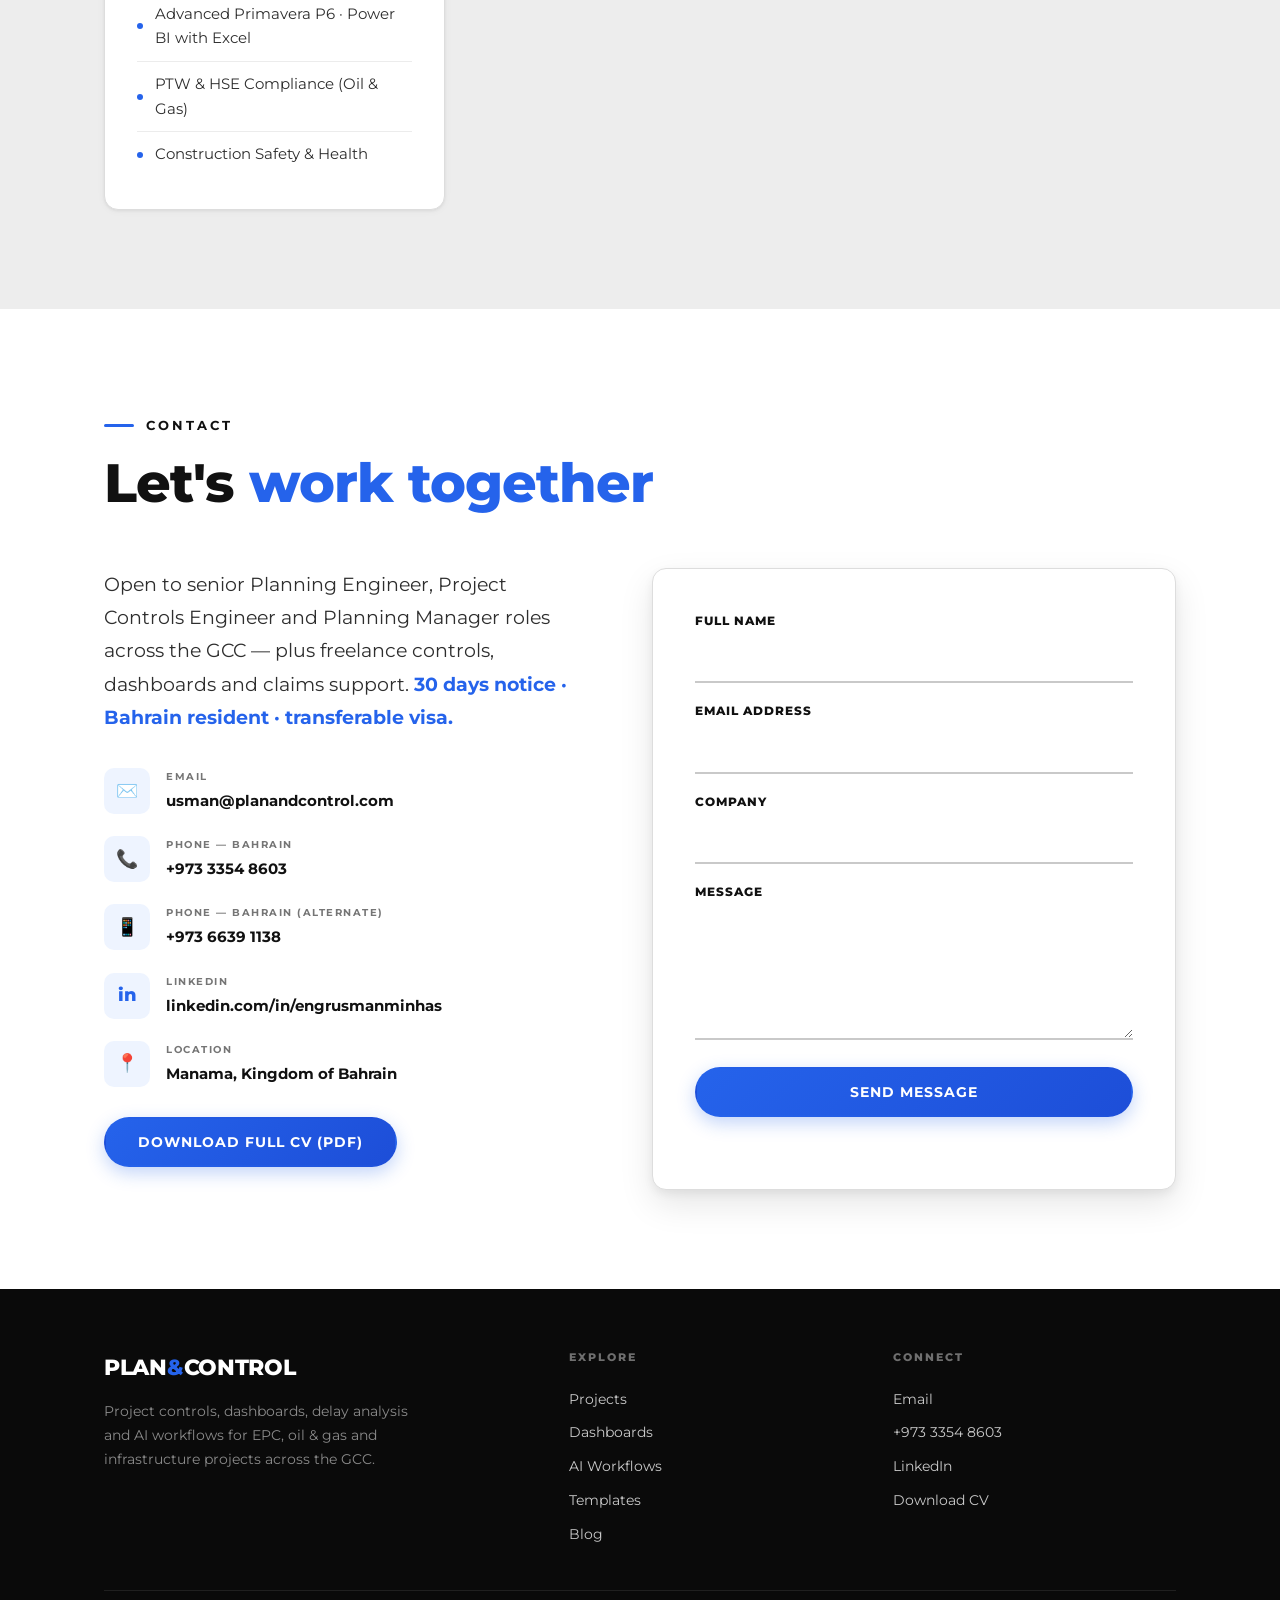
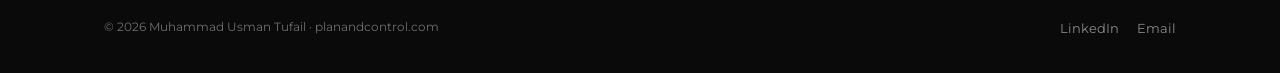
==== commit 358368ac: "Show client logos in hero strip Add official logos for BAPCO Energies, ALBA, Fives, REEL, Jereh, NHA" ====
--- a/index.html
+++ b/index.html
@@ -48,7 +48,7 @@
   <link rel="preconnect" href="https://fonts.gstatic.com" crossorigin>
   <link href="https://fonts.googleapis.com/css2?family=Montserrat:wght@400;600;700;800&family=JetBrains+Mono:wght@400;500&display=swap" rel="stylesheet">
   <script src="ga.js"></script>
-  <link rel="stylesheet" href="style.css?v=mono10">
+  <link rel="stylesheet" href="style.css?v=mono11">
 </head>
 <body>
 
@@ -129,8 +129,8 @@
         <span class="hc-label">Clients I&rsquo;ve<br> worked with</span>
         <div class="hc-marquee">
           <div class="hc-track">
-            <ul class="hc-list"><li>BAPCO Energies</li><li>Aluminium Bahrain (ALBA)</li><li>Fives Solios</li><li>Jereh Oil &amp; Gas</li><li>REEL Middle East</li><li>National Highway Authority Pakistan</li><li>Public Works Departments (PWD)</li><li>Bahria Town Lahore</li></ul>
-            <ul class="hc-list" aria-hidden="true"><li>BAPCO Energies</li><li>Aluminium Bahrain (ALBA)</li><li>Fives Solios</li><li>Jereh Oil &amp; Gas</li><li>REEL Middle East</li><li>National Highway Authority Pakistan</li><li>Public Works Departments (PWD)</li><li>Bahria Town Lahore</li></ul>
+            <ul class="hc-list"><li><span class="hc-card"><span class="hc-logo"><img src="clients/bapco.png" alt="" height="42" decoding="async"></span><span class="hc-name">BAPCO Energies</span></span></li><li><span class="hc-card"><span class="hc-logo"><img src="clients/alba.svg" alt="" height="42" decoding="async"></span><span class="hc-name">Aluminium Bahrain (ALBA)</span></span></li><li><span class="hc-card"><span class="hc-logo"><img src="clients/fives.png" alt="" height="42" decoding="async"></span><span class="hc-name">Fives Solios</span></span></li><li><span class="hc-card"><span class="hc-logo"><img src="clients/reel.svg" alt="" height="42" decoding="async"></span><span class="hc-name">REEL Middle East</span></span></li><li><span class="hc-card"><span class="hc-logo"><img src="clients/jereh.png" alt="" height="42" decoding="async"></span><span class="hc-name">Jereh Oil &amp; Gas</span></span></li><li><span class="hc-card"><span class="hc-logo"><img src="clients/nha.png" alt="" height="42" decoding="async"></span><span class="hc-name">National Highway Authority</span></span></li><li><span class="hc-card"><span class="hc-logo"><span class="hc-mono">PWD</span></span><span class="hc-name">Public Works Departments</span></span></li><li><span class="hc-card"><span class="hc-logo"><img src="clients/bahria-town.png" alt="" height="42" decoding="async"></span><span class="hc-name">Bahria Town Lahore</span></span></li></ul>
+            <ul class="hc-list" aria-hidden="true"><li><span class="hc-card"><span class="hc-logo"><img src="clients/bapco.png" alt="" height="42" decoding="async"></span><span class="hc-name">BAPCO Energies</span></span></li><li><span class="hc-card"><span class="hc-logo"><img src="clients/alba.svg" alt="" height="42" decoding="async"></span><span class="hc-name">Aluminium Bahrain (ALBA)</span></span></li><li><span class="hc-card"><span class="hc-logo"><img src="clients/fives.png" alt="" height="42" decoding="async"></span><span class="hc-name">Fives Solios</span></span></li><li><span class="hc-card"><span class="hc-logo"><img src="clients/reel.svg" alt="" height="42" decoding="async"></span><span class="hc-name">REEL Middle East</span></span></li><li><span class="hc-card"><span class="hc-logo"><img src="clients/jereh.png" alt="" height="42" decoding="async"></span><span class="hc-name">Jereh Oil &amp; Gas</span></span></li><li><span class="hc-card"><span class="hc-logo"><img src="clients/nha.png" alt="" height="42" decoding="async"></span><span class="hc-name">National Highway Authority</span></span></li><li><span class="hc-card"><span class="hc-logo"><span class="hc-mono">PWD</span></span><span class="hc-name">Public Works Departments</span></span></li><li><span class="hc-card"><span class="hc-logo"><img src="clients/bahria-town.png" alt="" height="42" decoding="async"></span><span class="hc-name">Bahria Town Lahore</span></span></li></ul>
           </div>
         </div>
       </div>
@@ -476,6 +476,6 @@
     </div>
   </footer>
 
-  <script src="script.js?v=mono10"></script>
+  <script src="script.js?v=mono11"></script>
 </body>
 </html>
--- a/style.css
+++ b/style.css
@@ -264,7 +264,7 @@
 #hero {
   position: relative; overflow: hidden;
   min-height: 100vh; min-height: 100svh; display: flex; flex-direction: column;
-  padding: 96px 0 0;
+  padding: 88px 0 0;
   background: var(--bg-alt);
 }
 /* the black diagonal panel */
@@ -276,7 +276,7 @@
 #hero > .container { flex: 1; display: flex; width: 100%; }
 .hero-grid { position: relative; z-index: 1; display: grid; grid-template-columns: 1.05fr 0.95fr; gap: clamp(24px, 4vw, 60px); align-items: stretch; width: 100%; }
 
-.hero-copy { display: flex; flex-direction: column; justify-content: center; padding: 28px 0 40px; }
+.hero-copy { display: flex; flex-direction: column; justify-content: center; padding: 22px 0 32px; }
 .hero-eyebrow {
   font-family: var(--body); font-size: clamp(18px, 2vw, 24px); font-weight: 700;
   color: var(--ink); letter-spacing: 0; text-transform: none; margin-bottom: 14px;
@@ -354,7 +354,7 @@
 
 /* client strip along the bottom of the hero */
 .hero-clients { position: relative; z-index: 2; background: #fff; border-top: 1px solid var(--line); box-shadow: 0 -18px 40px -28px rgba(0,0,0,0.35); }
-.hc-inner { display: flex; align-items: center; gap: clamp(20px, 3vw, 40px); padding-top: 22px; padding-bottom: 22px; opacity: 0; animation: fadeUp .7s ease 1.3s forwards; }
+.hc-inner { display: flex; align-items: center; gap: clamp(20px, 3vw, 40px); padding-top: 13px; padding-bottom: 13px; opacity: 0; animation: fadeUp .7s ease 1.3s forwards; }
 .hc-label {
   flex: none; padding-left: 14px; border-left: 3px solid var(--accent);
   font-family: var(--body); font-size: 10.5px; font-weight: 700; line-height: 1.55;
@@ -368,13 +368,19 @@
 .hc-track { display: flex; width: max-content; animation: hcScroll 42s linear infinite; }
 .hero-clients:hover .hc-track { animation-play-state: paused; }
 .hc-list { display: flex; align-items: center; list-style: none; margin: 0; padding: 0; }
-.hc-list li {
-  display: flex; align-items: center; white-space: nowrap;
-  font-family: var(--display); font-size: 19px; font-weight: 800; letter-spacing: -0.2px;
-  color: #3a3a3a; transition: color .25s ease;
-}
-.hc-list li:hover { color: var(--accent); }
-.hc-list li::after { content: ''; flex: none; width: 7px; height: 7px; margin: 0 28px; border-radius: 1px; background: var(--accent); transform: rotate(45deg); }
+.hc-list li { display: flex; align-items: center; }
+.hc-list li::after { content: ''; flex: none; width: 6px; height: 6px; margin: 0 34px; border-radius: 1px; background: var(--accent); transform: rotate(45deg); opacity: .7; }
+.hc-card { display: flex; flex-direction: column; align-items: center; gap: 6px; transition: transform .3s ease; }
+.hc-card:hover { transform: translateY(-2px); }
+.hc-logo { height: 46px; display: flex; align-items: center; justify-content: center; }
+.hc-logo img { display: block; height: 100%; width: auto; max-width: 170px; object-fit: contain; }
+.hc-mono {
+  width: 46px; height: 46px; border-radius: 10px; background: var(--ink); color: #fff;
+  display: flex; align-items: center; justify-content: center;
+  font-family: var(--display); font-size: 13.5px; font-weight: 800; letter-spacing: .4px;
+}
+.hc-name { font-family: var(--body); font-size: 9.5px; font-weight: 700; letter-spacing: 1.3px; text-transform: uppercase; color: var(--muted); white-space: nowrap; transition: color .25s ease; }
+.hc-card:hover .hc-name { color: var(--accent); }
 @keyframes hcScroll { to { transform: translateX(-50%); } }
 
 /* ============================ STATS (black band) ============================ */
@@ -749,8 +755,11 @@
   .hc-inner { flex-direction: column; align-items: flex-start; gap: 12px; padding-top: 18px; padding-bottom: 18px; }
   .hc-label br { display: none; }
   .hc-marquee { width: 100%; }
-  .hc-list li { font-size: 15.5px; }
-  .hc-list li::after { margin: 0 20px; }
+  .hc-logo, .hc-mono { height: 34px; }
+  .hc-mono { width: 34px; font-size: 10.5px; }
+  .hc-logo img { max-width: 136px; }
+  .hc-name { font-size: 8.5px; letter-spacing: 1px; }
+  .hc-list li::after { margin: 0 22px; }
   .hero-cta .btn, .hero-cta .btn-primary, .hero-cta .btn-ghost { flex: 1; }
   .page-hero { padding-top: clamp(105px, 15vh, 140px); }
   .case-meta { grid-template-columns: 1fr 1fr; }
@@ -769,7 +778,8 @@
   .hero-name .line > span { transform: none; }
   .hero-eyebrow, .hero-roles, .hero-value, .hero-badges, .hero-cta, .hero-photo, .socials, .hc-inner { opacity: 1; }
   .hc-track { animation: none !important; width: auto; }
-  .hc-list { flex-wrap: wrap; row-gap: 10px; }
+  .hc-list { flex-wrap: wrap; gap: 18px 44px; }
+  .hc-list li::after { display: none; }
   .hc-list[aria-hidden="true"] { display: none; }
   .hc-marquee { -webkit-mask-image: none; mask-image: none; }
 }
